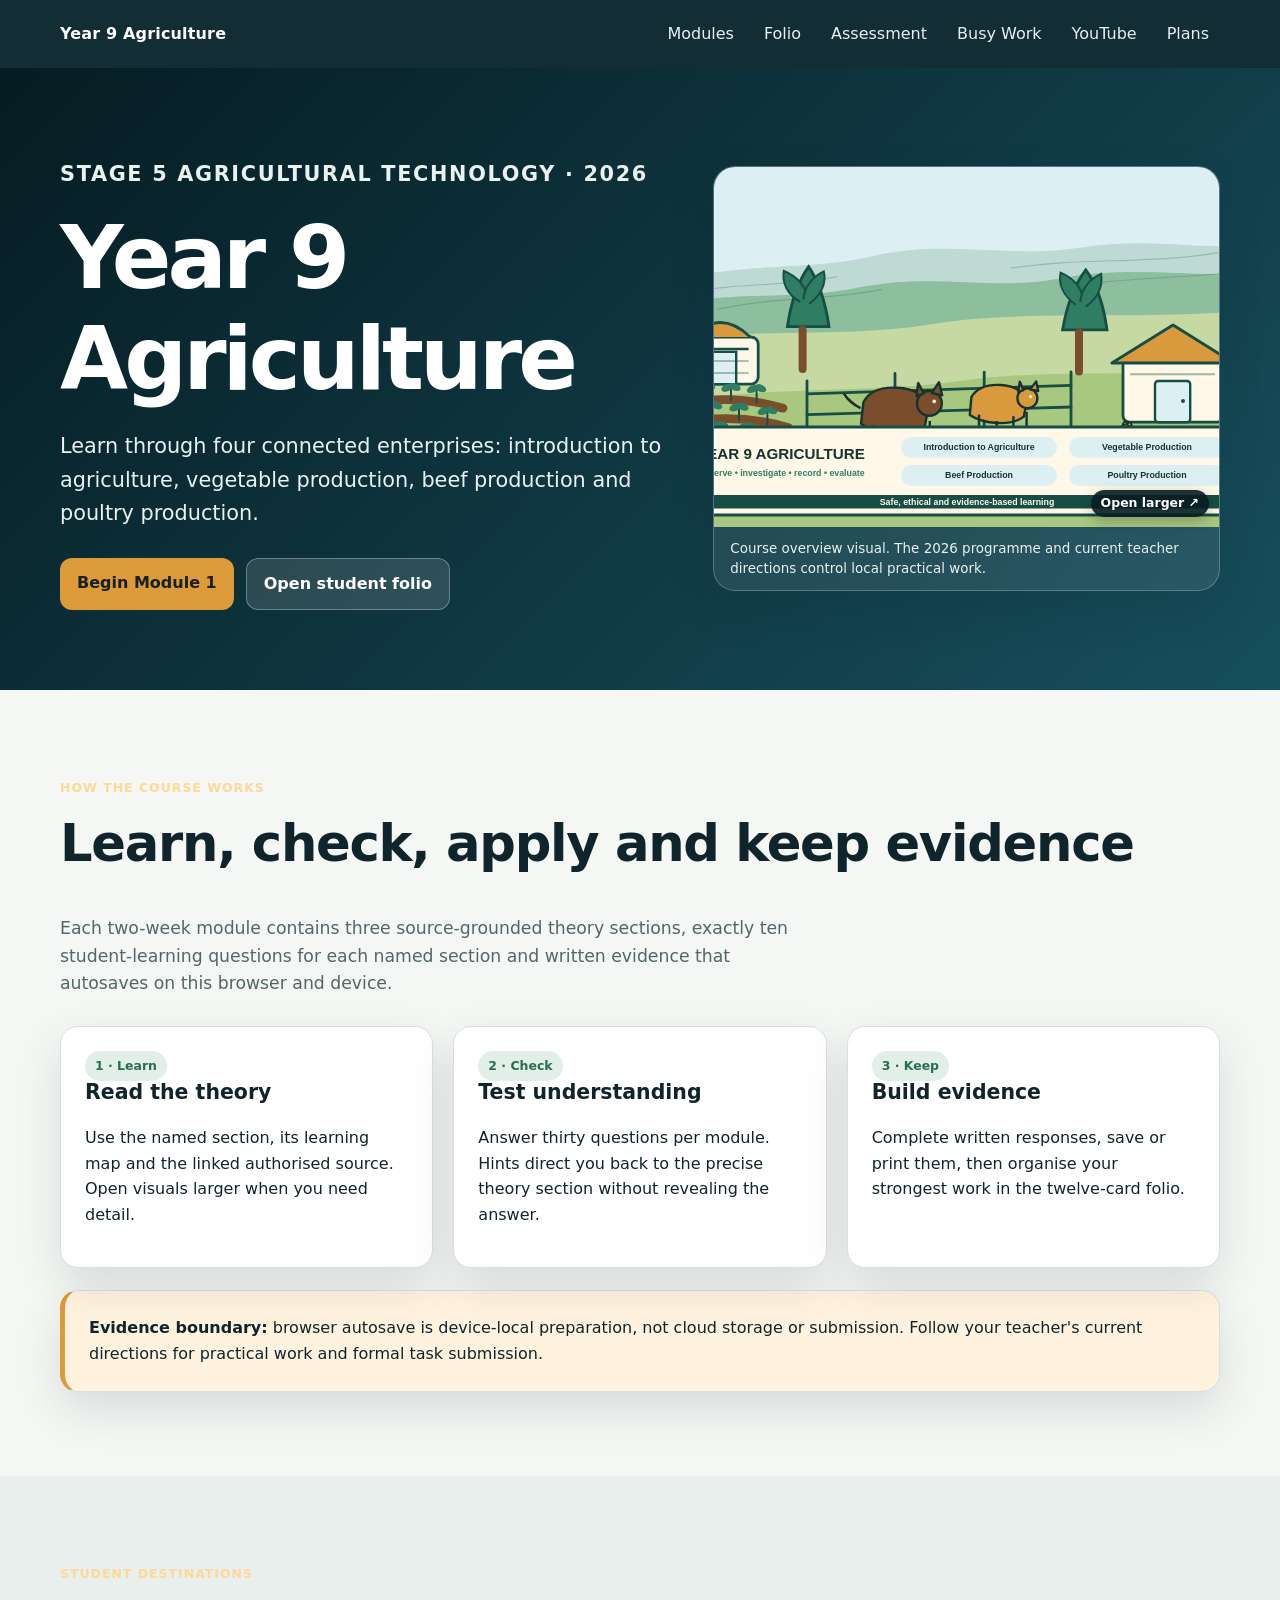
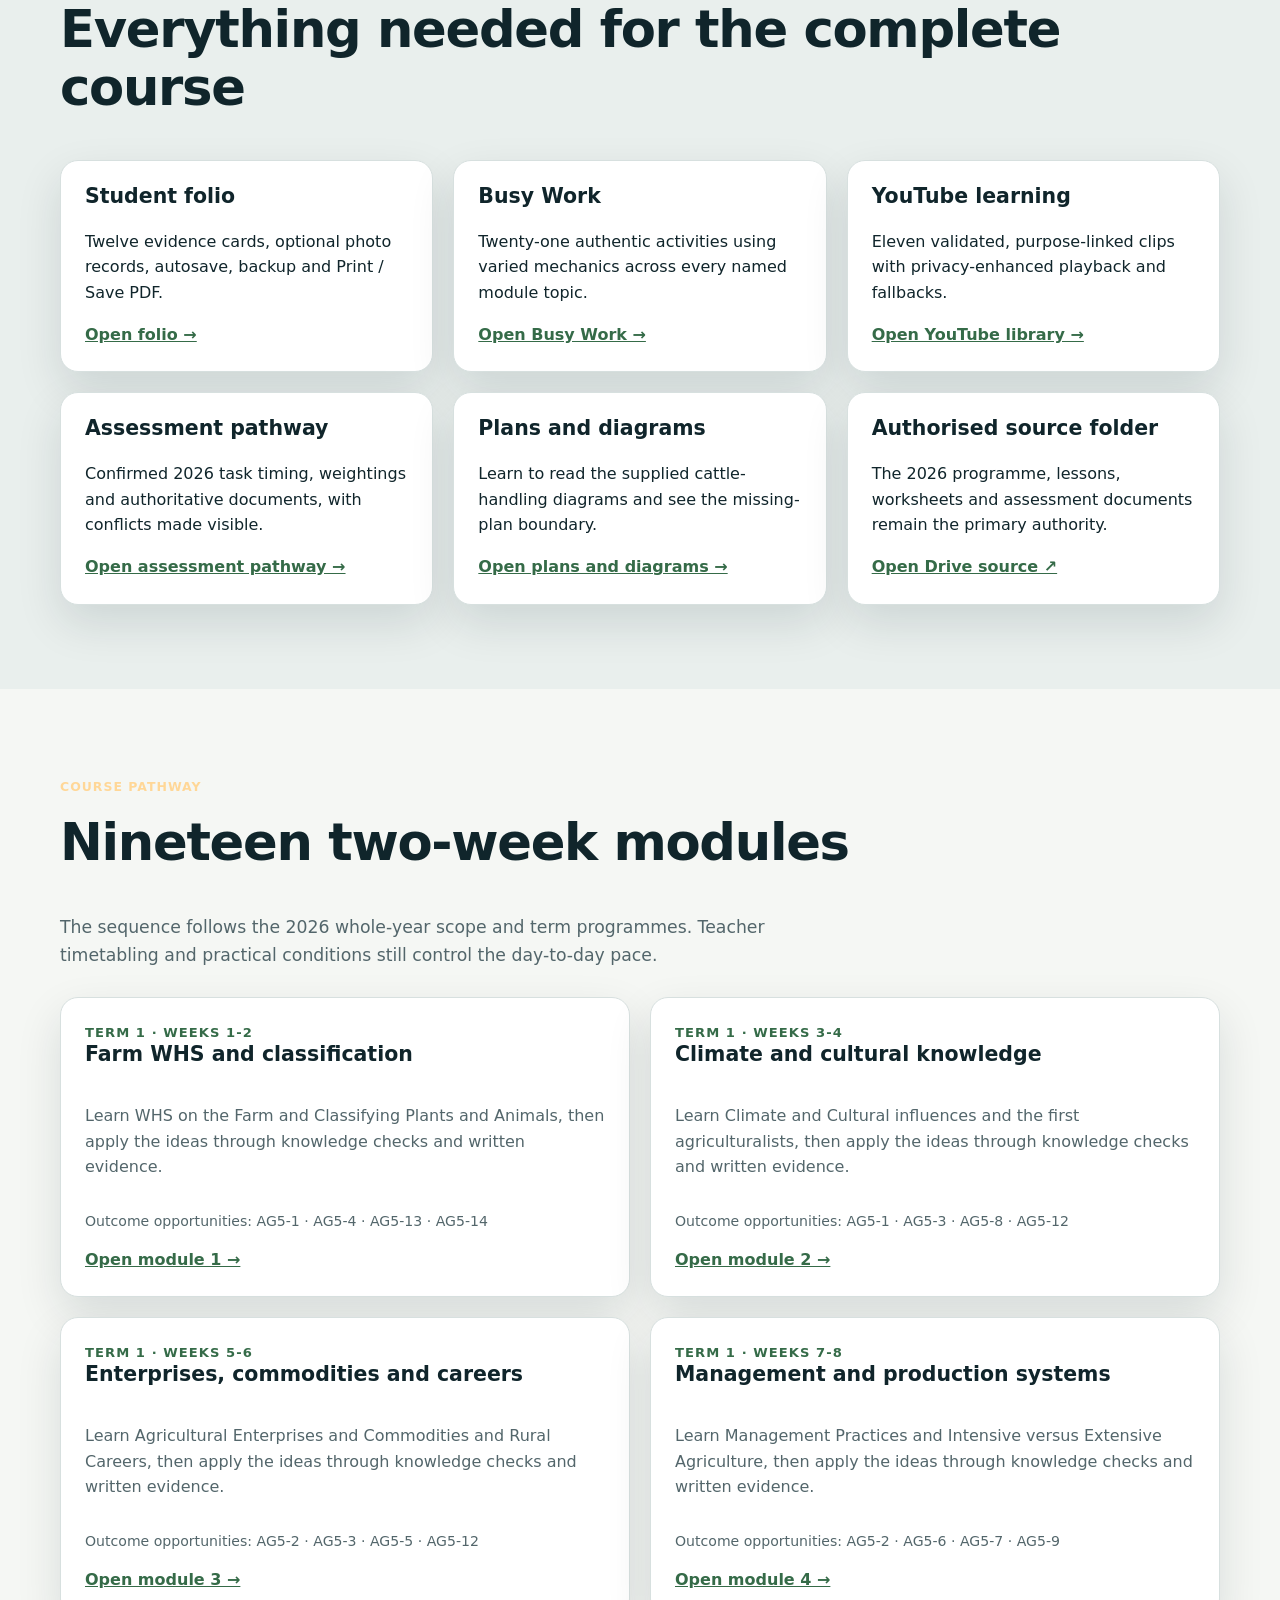
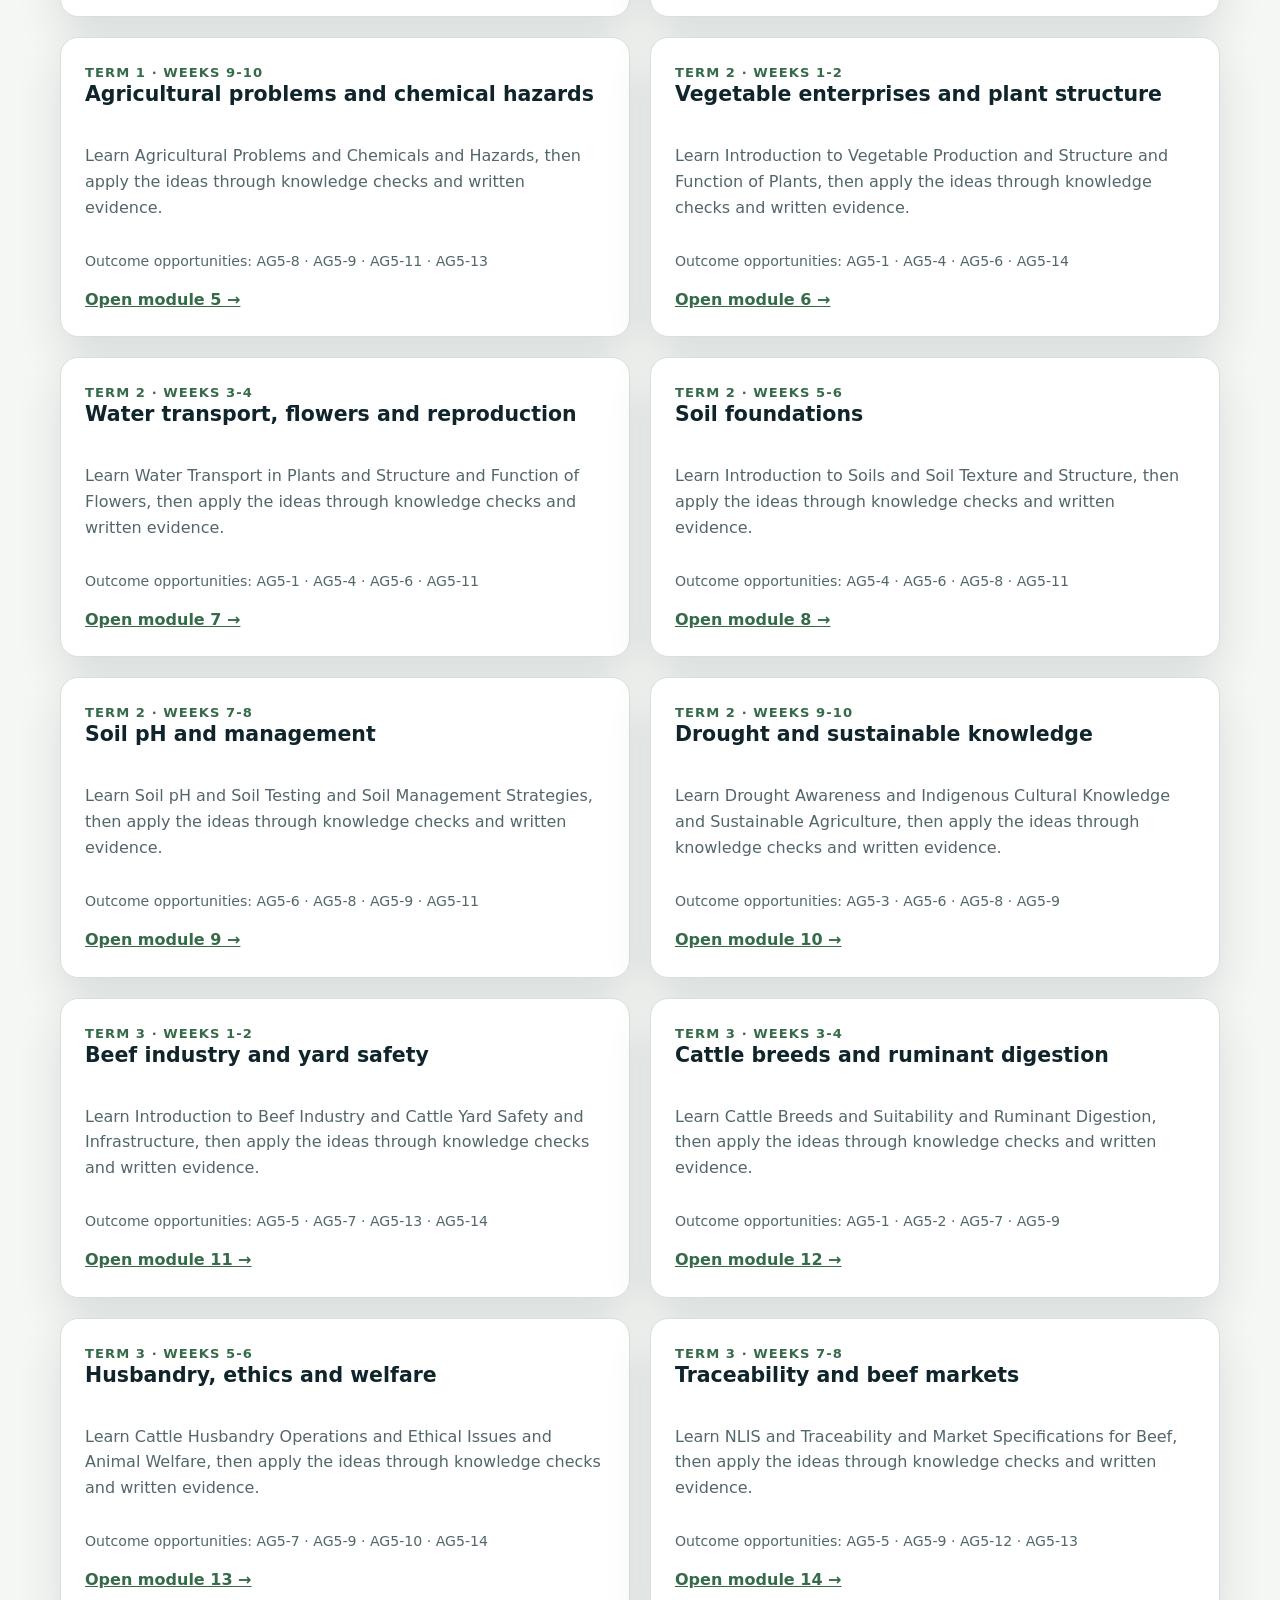
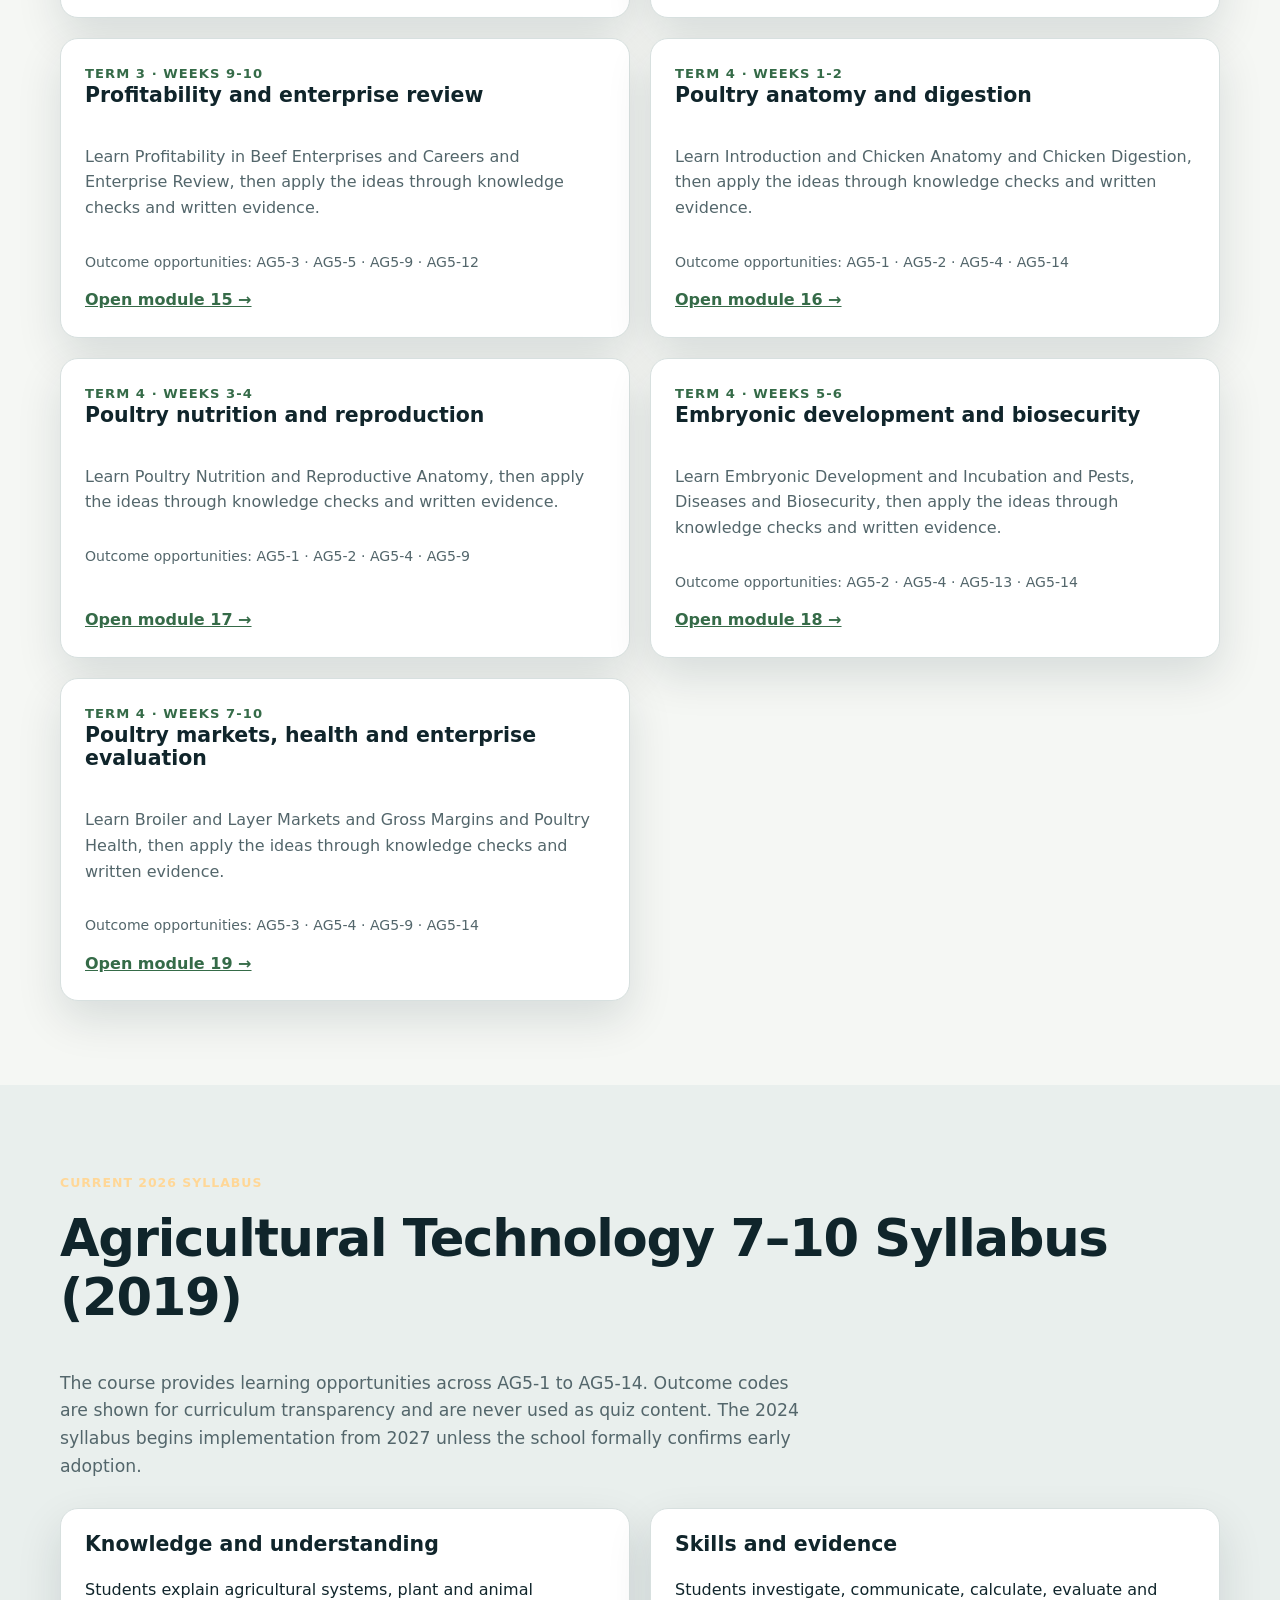
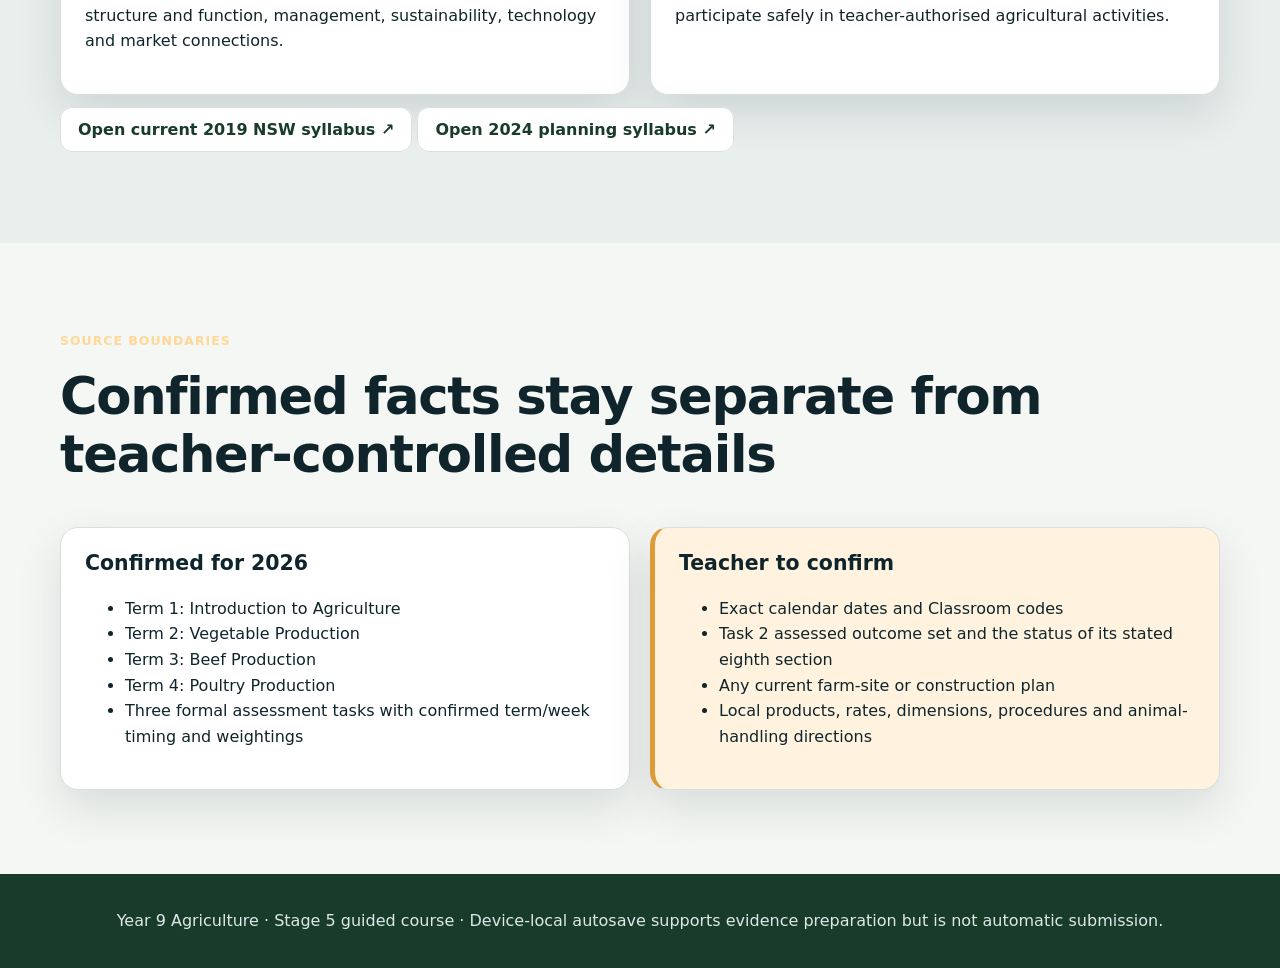
==== index.html @ 81a4d552 "Build Year 9 Agriculture guided course" ====
<!doctype html>
<html lang="en-AU">
<head>
  <meta charset="utf-8">
  <meta name="viewport" content="width=device-width, initial-scale=1">
  <meta name="description" content="Year 9 Agriculture guided course for Wagga Wagga High School, aligned to the current NSW Agricultural Technology 7–10 Syllabus (2019).">
  <title>Year 9 Agriculture | Guided course</title>
  <link rel="stylesheet" href="guided/course.css?v=20260805">
</head>
<body data-release="year9-agriculture-2026-v1">
  <a class="skip-link" href="#main-content">Skip to course content</a>
  <header class="site-header"><div class="nav-wrap"><a class="brand" href="index.html">Year 9 Agriculture</a><nav class="nav-links" aria-label="Course navigation"><a href="#pathway">Modules</a><a href="folio.html">Folio</a><a href="assessment.html">Assessment</a><a href="busy-work/">Busy Work</a><a href="youtube-library/">YouTube</a><a href="plans.html">Plans</a></nav></div></header>

  <section class="hero sister-hero"><div class="hero-inner"><div class="hero-copy"><p class="eyebrow">Stage 5 Agricultural Technology · 2026</p><h1>Year 9 Agriculture</h1><p>Learn through four connected enterprises: introduction to agriculture, vegetable production, beef production and poultry production.</p><div class="hero-actions"><a class="btn" href="module.html?module=1">Begin Module 1</a><a class="btn secondary" href="folio.html">Open student folio</a></div></div><figure class="hero-showcase"><a class="zoomable-infographic" href="assets/agriculture-hero.svg" target="_blank" rel="noopener" aria-label="Open the Year 9 Agriculture course illustration at full size"><img src="assets/agriculture-hero.svg" alt="Illustrated Australian agricultural landscape linking vegetables, cattle, poultry, soils and farm management"><span class="infographic-open-label">Open larger <span aria-hidden="true">↗</span></span></a><figcaption>Course overview visual. The 2026 programme and current teacher directions control local practical work.</figcaption></figure></div></section>

  <main id="main-content" class="landing-main">
    <section class="section"><p class="eyebrow">How the course works</p><h2>Learn, check, apply and keep evidence</h2><p class="section-intro">Each two-week module contains three source-grounded theory sections, exactly ten student-learning questions for each named section and written evidence that autosaves on this browser and device.</p><div class="grid three top-gap"><article class="card"><span class="status-pill">1 · Learn</span><h3>Read the theory</h3><p>Use the named section, its learning map and the linked authorised source. Open visuals larger when you need detail.</p></article><article class="card"><span class="status-pill">2 · Check</span><h3>Test understanding</h3><p>Answer thirty questions per module. Hints direct you back to the precise theory section without revealing the answer.</p></article><article class="card"><span class="status-pill">3 · Keep</span><h3>Build evidence</h3><p>Complete written responses, save or print them, then organise your strongest work in the twelve-card folio.</p></article></div><div class="card evidence-boundary"><strong>Evidence boundary:</strong> browser autosave is device-local preparation, not cloud storage or submission. Follow your teacher's current directions for practical work and formal task submission.</div></section>

    <section class="section tint"><div class="section-inner"><p class="eyebrow">Student destinations</p><h2>Everything needed for the complete course</h2><div class="grid three top-gap"><article class="card resource-card"><h3>Student folio</h3><p>Twelve evidence cards, optional photo records, autosave, backup and Print / Save PDF.</p><a href="folio.html">Open folio →</a></article><article class="card resource-card"><h3>Busy Work</h3><p>Twenty-one authentic activities using varied mechanics across every named module topic.</p><a href="busy-work/">Open Busy Work →</a></article><article class="card resource-card"><h3>YouTube learning</h3><p>Eleven validated, purpose-linked clips with privacy-enhanced playback and fallbacks.</p><a href="youtube-library/">Open YouTube library →</a></article><article class="card resource-card"><h3>Assessment pathway</h3><p>Confirmed 2026 task timing, weightings and authoritative documents, with conflicts made visible.</p><a href="assessment.html">Open assessment pathway →</a></article><article class="card resource-card"><h3>Plans and diagrams</h3><p>Learn to read the supplied cattle-handling diagrams and see the missing-plan boundary.</p><a href="plans.html">Open plans and diagrams →</a></article><article class="card resource-card"><h3>Authorised source folder</h3><p>The 2026 programme, lessons, worksheets and assessment documents remain the primary authority.</p><a href="https://drive.google.com/drive/folders/10mHDdI_CtR1BJ5OiUB0ZM4x-bK5646Wj" target="_blank" rel="noopener">Open Drive source ↗</a></article></div></div></section>

    <section class="section" id="pathway"><p class="eyebrow">Course pathway</p><h2>Nineteen two-week modules</h2><p class="section-intro">The sequence follows the 2026 whole-year scope and term programmes. Teacher timetabling and practical conditions still control the day-to-day pace.</p><div id="module-grid" class="grid two top-gap" aria-live="polite"></div></section>

    <section class="section tint" id="outcomes"><div class="section-inner"><p class="eyebrow">Current 2026 syllabus</p><h2>Agricultural Technology 7–10 Syllabus (2019)</h2><p class="section-intro">The course provides learning opportunities across AG5-1 to AG5-14. Outcome codes are shown for curriculum transparency and are never used as quiz content. The 2024 syllabus begins implementation from 2027 unless the school formally confirms early adoption.</p><div class="grid two top-gap"><article class="card"><h3>Knowledge and understanding</h3><p>Students explain agricultural systems, plant and animal structure and function, management, sustainability, technology and market connections.</p></article><article class="card"><h3>Skills and evidence</h3><p>Students investigate, communicate, calculate, evaluate and participate safely in teacher-authorised agricultural activities.</p></article></div><p class="top-gap-small"><a class="btn ghost" href="https://educationstandards.nsw.edu.au/wps/wcm/connect/80826e0c-05cc-4b83-958e-2dcd178eda3b/agricultural-technology-years-7-10-syllabus-2019.pdf?CVID=&amp;MOD=AJPERES" target="_blank" rel="noopener">Open current 2019 NSW syllabus ↗</a> <a class="btn ghost" href="https://curriculum.nsw.edu.au/learning-areas/tas/agriculture-technology-7-10-2024/overview" target="_blank" rel="noopener">Open 2024 planning syllabus ↗</a></p></div></section>

    <section class="section"><p class="eyebrow">Source boundaries</p><h2>Confirmed facts stay separate from teacher-controlled details</h2><div class="grid two top-gap"><article class="card"><h3>Confirmed for 2026</h3><ul><li>Term 1: Introduction to Agriculture</li><li>Term 2: Vegetable Production</li><li>Term 3: Beef Production</li><li>Term 4: Poultry Production</li><li>Three formal assessment tasks with confirmed term/week timing and weightings</li></ul></article><article class="card pending"><h3>Teacher to confirm</h3><ul><li>Exact calendar dates and Classroom codes</li><li>Task 2 assessed outcome set and the status of its stated eighth section</li><li>Any current farm-site or construction plan</li><li>Local products, rates, dimensions, procedures and animal-handling directions</li></ul></article></div></section>
  </main>

  <footer>Year 9 Agriculture · Stage 5 guided course · Device-local autosave supports evidence preparation but is not automatic submission.</footer>
  <script src="guided/data.js?v=20260805"></script>
  <script>
    (() => {
      const host = document.querySelector('#module-grid');
      const course = window.COURSE_DATA;
      if (!host || !course) return;
      host.innerHTML = course.modules.map((module, index) => `<article class="card module-card"><span class="stage">${module.cadence}</span><h3>${module.title}</h3><p>${module.summary}</p><p class="module-outcomes">Outcome opportunities: ${module.outcomes.join(' · ')}</p><a class="module-link" href="module.html?module=${index + 1}">Open module ${index + 1} →</a></article>`).join('');
    })();
  </script>
</body>
</html>
---- guided/course.css ----
:root {
  --ink: #10252b;
  --muted: #53666b;
  --paper: #f5f7f4;
  --card: #ffffff;
  --steel: #356b48;
  --steel-dark: #183c29;
  --amber: #dc9a38;
  --amber-pale: #fff3df;
  --line: #d7e0df;
  --success: #26704b;
  --danger: #a33a32;
  --shadow: 0 18px 45px rgba(12, 37, 43, 0.12);
  --radius: 18px;
}

* { box-sizing: border-box; }
html { scroll-behavior: smooth; }
body {
  margin: 0;
  overflow-x: hidden;
  color: var(--ink);
  background: var(--paper);
  font-family: Inter, ui-sans-serif, system-ui, -apple-system, BlinkMacSystemFont, "Segoe UI", sans-serif;
  line-height: 1.6;
}
.skip-link { position: fixed; top: 8px; left: 8px; z-index: 1000; transform: translateY(-180%); padding: 9px 13px; border-radius: 8px; background: white; color: var(--ink); font-weight: 750; }
.skip-link:focus { transform: translateY(0); }
a { color: inherit; }
img { max-width: 100%; display: block; }
button, input, textarea, select { font: inherit; }

.site-header {
  position: sticky;
  top: 0;
  z-index: 20;
  background: rgba(9, 37, 44, 0.96);
  color: white;
  backdrop-filter: blur(12px);
}
.nav-wrap {
  width: min(1160px, calc(100% - 32px));
  min-height: 68px;
  margin: 0 auto;
  display: flex;
  flex-wrap: wrap;
  align-items: center;
  justify-content: space-between;
  gap: 20px;
}
.brand { font-weight: 850; text-decoration: none; letter-spacing: .01em; }
.nav-links { display: flex; flex-wrap: wrap; max-width: 100%; gap: 8px; }
.nav-links a {
  padding: 8px 11px;
  border-radius: 999px;
  text-decoration: none;
  color: #e7f1f2;
}
.nav-links a:hover, .nav-links a:focus-visible { background: rgba(255,255,255,.12); }

.hero { min-height: 570px; color: white; display: grid; align-items: center; background: linear-gradient(135deg, #061c22, #174f5d); }
.sister-hero .hero-inner { display: grid; grid-template-columns: minmax(0, 1.1fr) minmax(300px, .9fr); gap: 34px; align-items: center; }
.hero-showcase { margin: 42px 0; overflow: hidden; border: 1px solid rgba(255,255,255,.24); border-radius: 22px; background: rgba(255,255,255,.08); box-shadow: var(--shadow); }
.hero-showcase img { width: 100%; min-height: 360px; object-fit: cover; }
.hero-showcase figcaption { padding: 12px 16px; color: #e9f1f1; font-size: .84rem; line-height: 1.45; }
.hero-inner, .section, .module-main, .folio-main {
  width: min(1160px, calc(100% - 32px));
  margin-inline: auto;
}
.hero-copy { width: min(630px, 100%); padding: 90px 0 80px; }
.hero-copy, .module-hero-inner, .module-main, .folio-main { max-width: calc(100vw - 32px); }
.eyebrow {
  display: inline-flex;
  align-items: center;
  gap: 8px;
  margin: 0 0 16px;
  color: #ffd797;
  font-weight: 850;
  letter-spacing: .08em;
  text-transform: uppercase;
  font-size: .78rem;
}
h1, h2, h3 { line-height: 1.15; margin-top: 0; }
h1 { font-size: clamp(2.7rem, 7vw, 5.5rem); letter-spacing: -.045em; margin-bottom: 18px; }
h2 { font-size: clamp(2rem, 4vw, 3.2rem); letter-spacing: -.025em; }
h3 { font-size: 1.28rem; }
.hero p { font-size: clamp(1.05rem, 2vw, 1.3rem); color: #e9f1f1; }
.hero-actions, .button-row { display: flex; flex-wrap: wrap; gap: 12px; margin-top: 28px; }
.btn {
  border: 0;
  border-radius: 12px;
  padding: 12px 17px;
  background: var(--amber);
  color: #172022;
  font-weight: 850;
  text-decoration: none;
  cursor: pointer;
}
.btn:hover, .btn:focus-visible { filter: brightness(1.05); transform: translateY(-1px); }
.btn.secondary { color: white; background: rgba(255,255,255,.13); border: 1px solid rgba(255,255,255,.3); }
.btn.ghost { background: white; border: 1px solid var(--line); color: var(--steel-dark); }

.section { padding: 84px 0; }
.section.tint { width: 100%; max-width: none; background: #e9efed; }
.section.tint > .section-inner { width: min(1160px, calc(100% - 32px)); margin: auto; }
.section-intro { max-width: 760px; color: var(--muted); font-size: 1.08rem; }
.grid { display: grid; gap: 20px; }
.grid.three { grid-template-columns: repeat(3, minmax(0, 1fr)); }
.grid.two { grid-template-columns: repeat(2, minmax(0, 1fr)); }
.card {
  background: var(--card);
  border: 1px solid var(--line);
  border-radius: var(--radius);
  padding: 24px;
  box-shadow: var(--shadow);
}
.module-card { position: relative; display: flex; flex-direction: column; min-height: 295px; }
.module-card .stage { color: var(--steel); font-size: .82rem; font-weight: 900; text-transform: uppercase; letter-spacing: .08em; }
.module-card p { color: var(--muted); }
.module-card .module-link { margin-top: auto; font-weight: 850; color: var(--steel); }
.status-pill {
  display: inline-flex;
  width: fit-content;
  padding: 5px 10px;
  border-radius: 999px;
  background: #e2eee8;
  color: var(--success);
  font-size: .78rem;
  font-weight: 850;
}
.outcome-list { list-style: none; padding: 0; display: grid; gap: 10px; }
.outcome-list li { border-left: 4px solid var(--amber); padding: 8px 0 8px 14px; }
.resource-card a { color: var(--steel); font-weight: 800; }
.pending { border-left: 5px solid var(--amber); background: var(--amber-pale); }
.evidence-boundary { margin-top: 22px; border-left: 5px solid var(--amber); background: var(--amber-pale); }
.top-gap { margin-top: 28px; }
.top-gap-small { margin-top: 22px; }
.module-outcomes, .module-outcome-line { color: var(--muted); font-size: .88rem; }
.module-outcome-line { color: #e1efe5; }
.assessment-table-wrap { overflow-x: auto; }
table { width: 100%; border-collapse: collapse; }
th, td { padding: 12px; border: 1px solid var(--line); text-align: left; vertical-align: top; }
th { background: #e6efe8; color: var(--steel-dark); }
.source-document-preview { position: relative; display: grid; place-items: center; min-height: 280px; background: linear-gradient(145deg, #eef5ee, #d6e5d9); text-decoration: none; }
.document-icon { color: var(--steel); font-size: 5rem; font-weight: 900; }

.module-hero {
  color: white;
  padding: 70px 0 54px;
  background: linear-gradient(135deg, var(--steel-dark), var(--steel));
}
.module-hero-inner { width: min(960px, calc(100% - 32px)); margin: auto; }
.module-hero h1 { font-size: clamp(2.3rem, 6vw, 4.4rem); }
.module-main, .folio-main { width: min(960px, calc(100% - 32px)); padding: 48px 0 90px; }
.progress-panel { margin: -28px auto 28px; position: relative; }
.progress-track { height: 10px; background: #dae3e1; border-radius: 999px; overflow: hidden; }
.progress-fill { height: 100%; width: 0; background: linear-gradient(90deg, var(--amber), #efbb62); transition: width .2s ease; }
.student-grid { display: grid; grid-template-columns: 1fr 1fr; gap: 16px; }
.module-support { display: flex; flex-wrap: wrap; gap: 8px 16px; margin-top: 14px; padding-top: 12px; border-top: 1px solid var(--line); }
.module-support a { color: var(--steel); font-weight: 850; }
label { font-weight: 750; }
input[type="text"], input[type="password"], select, textarea {
  width: 100%;
  margin-top: 6px;
  border: 1px solid #b8c7c5;
  border-radius: 11px;
  padding: 11px 12px;
  background: #fff;
  color: var(--ink);
}
textarea { min-height: 135px; resize: vertical; }
.theory-section { margin-top: 24px; display: flow-root; }
.theory-section p { max-width: 78ch; color: #31484e; text-wrap: pretty; }
.theory-chunk-heading {
  margin: 22px 0 8px;
  padding-left: 11px;
  border-left: 4px solid var(--steel);
  color: var(--steel-dark);
  font-size: 1rem;
  line-height: 1.35;
}
.theory-section li + li { margin-top: 6px; }
.written-evidence { width: 100%; min-width: 0; }
.observation-prompt { margin: 14px 0; padding: 14px 16px; border-left: 4px solid var(--steel); border-radius: 0 10px 10px 0; background: #edf4ef; color: #31484e; }
.clarification-button { min-height: 44px; margin: 2px 0 10px; padding: 8px 12px; border: 1px solid #8aa9a0; border-radius: 9px; background: #f7fbf9; color: var(--ink); font: inherit; font-weight: 750; cursor: pointer; }
.clarification-button:hover { background: #edf4f1; }
.clarification-button:focus-visible { outline: 3px solid #236e5b; outline-offset: 3px; }
.clarification-panel { max-width: 68ch; margin: 0 0 12px; padding: 11px 13px; border-left: 4px solid #3c806e; border-radius: 0 9px 9px 0; background: #edf4f1; overflow-wrap: anywhere; }
.written-evidence textarea {
  display: block;
  width: 100%;
  max-width: none;
  min-width: 0;
  min-height: 175px;
  line-height: 1.55;
  overflow-wrap: break-word;
}
.theory-visual {
  float: right;
  width: min(38%, 360px);
  margin: .25rem 0 1rem 1.35rem;
  padding: .65rem;
  border: 1px solid var(--line);
  border-radius: 14px;
  background: #f5f8f7;
  box-shadow: 0 10px 24px rgba(17, 46, 52, .1);
}
.theory-visual--left { float: left; margin: .25rem 1.35rem 1rem 0; }
.zoomable-infographic { position: relative; display: block; color: white; text-decoration: none; cursor: zoom-in; }
.zoomable-infographic:focus-visible { outline: 4px solid var(--amber); outline-offset: 4px; }
.zoomable-infographic:hover .infographic-open-label,
.zoomable-infographic:focus-visible .infographic-open-label { background: var(--amber); color: #172022; }
.infographic-open-label {
  position: absolute;
  right: 10px;
  bottom: 10px;
  z-index: 2;
  padding: 6px 10px;
  border-radius: 999px;
  background: rgba(6, 28, 34, .9);
  color: white;
  font-size: .78rem;
  font-weight: 850;
  line-height: 1.2;
  box-shadow: 0 4px 14px rgba(0, 0, 0, .24);
}
.theory-visual__image {
  width: 100%;
  aspect-ratio: 16 / 9;
  border-radius: 9px;
  background-repeat: no-repeat;
  background-size: cover;
  background-position: center;
  background-color: var(--ink);
}
.theory-visual figcaption { margin-top: .6rem; color: var(--muted); font-size: .82rem; line-height: 1.4; }
.tool-photo-gallery { clear: both; display: grid; grid-template-columns: repeat(auto-fit, minmax(180px, 1fr)); gap: 14px; margin: 24px 0; }
.tool-photo-card { min-width: 0; margin: 0; padding: 10px; border: 1px solid var(--line); border-radius: 13px; background: #f5f8f7; }
.tool-photo-link { border-radius: 9px; overflow: hidden; background: #e7eceb; }
.tool-photo-link img { width: 100%; aspect-ratio: 4 / 3; object-fit: contain; background: #f3f5f4; }
.tool-photo-card figcaption { margin-top: 9px; color: var(--muted); font-size: .82rem; line-height: 1.45; }
.tool-photo-credit { display: block; margin-top: 5px; font-size: .76rem; }
.tool-photo-credit a { color: var(--steel-dark); font-weight: 750; }
.plan-guidance { clear: both; margin: 30px 0 8px; padding-top: 26px; border-top: 2px solid var(--line); }
.plan-guidance > h3 { font-size: clamp(1.45rem, 3vw, 2rem); }
.plan-guidance > h4 { margin: 20px 0 8px; color: var(--steel-dark); }
.plan-sheet-gallery { display: grid; grid-template-columns: repeat(2, minmax(0, 1fr)); gap: 16px; margin-top: 24px; }
.plan-sheet-card { min-width: 0; margin: 0; padding: 11px; border: 1px solid var(--line); border-radius: 14px; background: #f5f8f7; }
.plan-preview-link { overflow: hidden; border: 1px solid #c7d1d0; border-radius: 10px; background: white; }
.plan-preview-link img { width: 100%; aspect-ratio: 1.45 / 1; object-fit: contain; background: white; }
.plan-document-placeholder { display: grid; place-items: center; width: 100%; aspect-ratio: 1.45 / 1; padding: 24px; background: linear-gradient(145deg, #eef5ee, #d6e5d9); color: var(--steel-dark); font-size: 1.2rem; font-weight: 900; text-align: center; }
.plan-sheet-card figcaption { margin-top: 10px; color: var(--muted); font-size: .84rem; line-height: 1.45; }
.plan-sheet-card figcaption > strong, .plan-sheet-card figcaption > span { display: block; }
.plan-sheet-card figcaption > strong { margin-bottom: 4px; color: var(--ink); }
.plan-actions { display: flex !important; flex-wrap: wrap; gap: 8px 12px; margin-top: 10px; }
.plan-open-link, .plan-download-link { color: var(--steel-dark); font-weight: 850; text-underline-offset: 3px; }
.plan-open-link:focus-visible, .plan-download-link:focus-visible { outline: 3px solid var(--amber); outline-offset: 3px; }
.video-learning { clear: both; margin: 30px 0 8px; padding: 22px; border: 1px solid var(--line); border-radius: 16px; background: #f7fbf9; }
.video-learning > h3 { margin: 3px 0 2px; color: var(--ink); font-size: clamp(1.35rem, 3vw, 1.8rem); }
.video-learning__channel { margin: 0 0 16px; color: var(--muted) !important; font-size: .9rem; font-weight: 750; }
.video-learning__grid { display: grid; grid-template-columns: minmax(0, 1.35fr) minmax(240px, .85fr); gap: 18px; align-items: start; }
.video-learning__player { min-width: 0; aspect-ratio: 16 / 9; overflow: hidden; border-radius: 12px; background: #0b1d22; box-shadow: 0 10px 24px rgba(17, 46, 52, .14); }
.video-learning__player iframe { display: block; width: 100%; height: 100%; border: 0; }
.video-learning__notes { min-width: 0; }
.video-learning__notes h4 { margin: 0 0 5px; color: var(--steel-dark); font-size: 1rem; }
.video-learning__notes h4:not(:first-child) { margin-top: 17px; }
.video-learning__notes p { margin: 0; }
.video-learning__fallback { margin: 18px 0 0; padding: 13px 15px; border-left: 4px solid var(--amber); border-radius: 0 10px 10px 0; background: var(--amber-pale); }
.video-learning__actions { display: flex; flex-wrap: wrap; align-items: center; gap: 10px 16px; margin-top: 16px; }
.video-learning__actions > a:not(.btn) { color: var(--steel-dark); font-weight: 850; text-underline-offset: 3px; }
.video-learning__actions > a:focus-visible { outline: 3px solid var(--amber); outline-offset: 3px; }
.video-learning__disclaimer { margin-top: 17px; font-weight: 650; }
.video-learning__source-check { margin: 13px 0 0; color: var(--muted) !important; font-size: .84rem; line-height: 1.45; }
.callout { margin: 20px 0 0; padding: 16px 18px; border-radius: 12px; background: #e6f1f3; border-left: 5px solid var(--steel); font-weight: 750; }
.theory-sources { margin-top: 16px; padding-top: 14px; border-top: 1px solid var(--line); font-size: 0.94rem; }
.theory-sources ul { margin: 7px 0; }
.theory-sources p { margin-bottom: 0; color: var(--muted); }
.check-group { margin-top: 26px; padding: 20px; border: 1px solid var(--line); border-radius: 14px; background: #f8fbfb; }
.check-group[id], #knowledge-checks { scroll-margin-top: 92px; }
.check-group > h3 { margin-top: 4px; color: var(--ink); }
.check-group .check:first-of-type { margin-top: 12px; }
.check h4 { margin-bottom: 12px; color: var(--ink); font-size: 1rem; line-height: 1.45; }
.check { margin-top: 18px; padding-top: 18px; border-top: 1px solid var(--line); }
.option { display: block; margin: 9px 0; font-weight: 500; }
.question-help { margin: 14px 0; }
.hint-toggle, .secondary-hint-toggle {
  border: 0;
  padding: 0;
  background: transparent;
  color: var(--steel);
  font: inherit;
  font-weight: 850;
  text-decoration: underline;
  text-underline-offset: 3px;
  cursor: pointer;
}
.theory-direction {
  margin-top: 10px;
  padding: 13px 15px;
  border-left: 4px solid var(--amber);
  border-radius: 0 10px 10px 0;
  background: var(--amber-pale);
}
.theory-direction > a { display: block; width: fit-content; color: var(--steel-dark); font-weight: 850; }
.secondary-hint-toggle { display: block; margin-top: 10px; font-size: .92rem; }
.theory-reminder { margin-top: 9px; color: #31484e; }
.theory-section:focus-visible { outline: 4px solid var(--amber); outline-offset: 4px; }
.theory-section[id] { scroll-margin-top: 92px; }
.feedback { margin-top: 10px; min-height: 26px; font-weight: 750; }
.feedback.good { color: var(--success); }
.feedback.bad { color: var(--danger); }
.model-feedback { display: none; margin-top: 12px; padding: 14px; background: #edf4f1; border-radius: 10px; }
.model-feedback.open { display: block; }
.completion-box { background: #ecf5f0; border-color: #bad8c8; }
.module-nav { display: flex; justify-content: space-between; gap: 16px; margin-top: 26px; }

.folio-grid { display: grid; grid-template-columns: repeat(2, minmax(0,1fr)); gap: 18px; }
.folio-card { counter-increment: folio; }
.folio-card h2 { font-size: 1.35rem; }
.folio-card h2::before { content: counter(folio, decimal-leading-zero) " "; color: var(--amber); }
.folio-visual {
  display: block;
  aspect-ratio: 16 / 9;
  margin: -4px -4px 18px;
  border: 1px solid var(--line);
  border-radius: 14px;
  background-repeat: no-repeat;
  background-size: cover;
  background-position: center;
  background-color: var(--ink);
}
.folio-main { counter-reset: folio; }
.print-identity { display: none; }
.folio-meta { display: grid; gap: 4px; padding-top: 10px; border-top: 1px solid var(--line); color: var(--muted); font-size: .86rem; }
.folio-meta a { font-weight: 750; }
.folio-visual-caption { margin-top: -10px; color: var(--muted); font-size: .82rem; }
.save-state { color: var(--muted); font-size: .9rem; }
.photo-preview { margin-top: 12px; padding: 12px; border: 1px solid var(--line); border-radius: 12px; background: #f4f7f6; }
.photo-preview img { max-height: 320px; margin: 0 auto; object-fit: contain; }
.import-label { display: inline-flex; align-items: center; }
.import-label input { position: absolute; width: 1px; height: 1px; overflow: hidden; clip: rect(0,0,0,0); }
.evidence-note { color: var(--muted); }
.pathway-break { margin-top: 64px; }

footer { background: var(--steel-dark); color: #dce8e9; padding: 34px 16px; text-align: center; }

@media (max-width: 820px) {
  .sister-hero .hero-inner { grid-template-columns: 1fr; }
  .hero-showcase { margin-top: -30px; }
  .theory-visual, .theory-visual--left { float: none; width: 100%; margin: 1.1rem 0; }
  .video-learning__grid { grid-template-columns: 1fr; }
  .grid.three, .grid.two, .folio-grid { grid-template-columns: 1fr; }
  .nav-wrap { display: grid; grid-template-columns: minmax(0, 1fr); align-items: start; justify-content: stretch; padding: 14px 0; }
  .brand { display: block; width: 100%; }
  .nav-links { display: flex; flex-wrap: nowrap; width: 100%; overflow-x: auto; padding-bottom: 7px; }
  .nav-links a { text-align: center; }
  .hero { min-height: 630px; background-position: 62% center; }
  .hero-copy { padding: 70px 0; }
  .student-grid { grid-template-columns: 1fr; }
}

@media (max-width: 520px) {
  .site-header { position: static; }
  .section { padding: 62px 0; }
  .hero-inner, .section, .module-main, .folio-main { width: calc(100% - 22px); }
  .module-hero-inner { width: calc(100% - 22px); max-width: calc(100vw - 22px); }
  .card { padding: 19px; border-radius: 15px; }
  .module-nav { flex-direction: column; }
  .module-nav .btn { text-align: center; }
  .written-evidence textarea { min-height: 210px; }
  .tool-photo-gallery { grid-template-columns: 1fr; }
  .plan-sheet-gallery { grid-template-columns: 1fr; }
  .video-learning { padding: 16px; }
  .video-learning__actions { align-items: stretch; }
  .video-learning__actions .btn { width: 100%; text-align: center; }
  .nav-links { gap: 5px; }
  .nav-links a { flex: 0 0 auto; padding: 7px 9px; font-size: .9rem; }
}

@media print {
  .site-header, .skip-link, .hero-actions, .button-row, .clarification-button, .question-help, .module-nav, .infographic-open-label, .video-learning__player, footer { display: none !important; }
  body { background: white; font-size: 11pt; }
  .module-hero { color: black; background: white; padding: 20px 0; }
  .module-main, .folio-main { width: 100%; padding: 0; }
  .card { box-shadow: none; break-inside: avoid; border-color: #aaa; }
  #knowledge-checks, .check-group { break-inside: auto; }
  .check { break-inside: avoid; }
  .plan-guidance { break-inside: auto; }
  .plan-sheet-card { break-inside: avoid; box-shadow: none; }
  .plan-preview-link img { max-height: 105mm; }
  .plan-open-link::after { content: " (" attr(href) ")"; font-weight: 400; overflow-wrap: anywhere; }
  .video-learning__actions .btn::after { content: " (" attr(href) ")"; font-weight: 400; overflow-wrap: anywhere; }
  textarea { border: 1px solid #777; min-height: 90px; }
  .model-feedback.open { display: block; }
  .folio-grid { display: block; }
  .folio-page .module-hero, .folio-page .progress-panel { display: none !important; }
  .folio-card { break-before: page; break-inside: avoid; page-break-before: always; font-size: 9pt; }
  .folio-card:first-child { break-before: auto; page-break-before: auto; }
  .folio-card h2 { margin-top: 4px; font-size: 15pt; }
  .folio-card p, .folio-card ul { margin-top: 5px; margin-bottom: 7px; }
  .folio-card details { display: none; }
  .folio-card textarea { min-height: 52px; }
  .folio-visual { max-height: 42mm; margin-bottom: 8px; }
  .print-identity { display: block; margin: 0 0 5px; color: #344; font-size: 8pt; }
  .photo-preview { break-inside: avoid; }
}
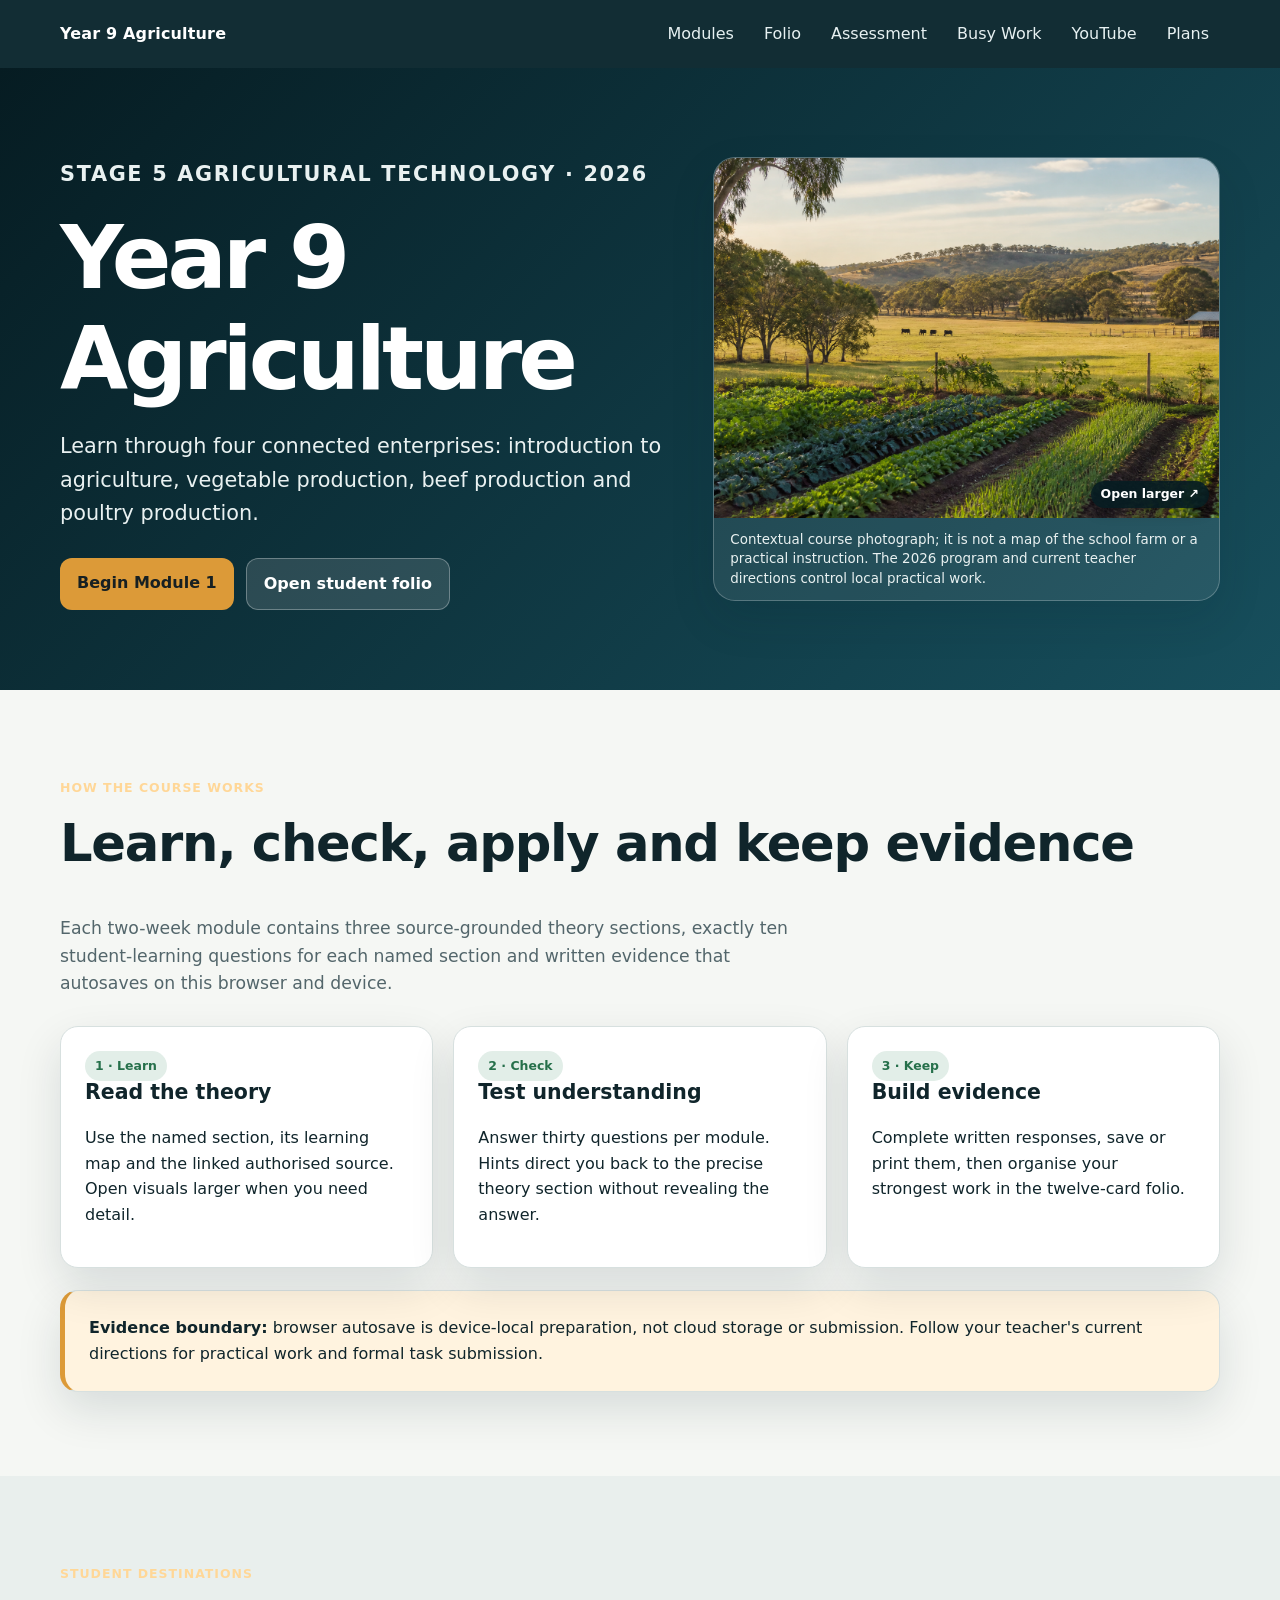
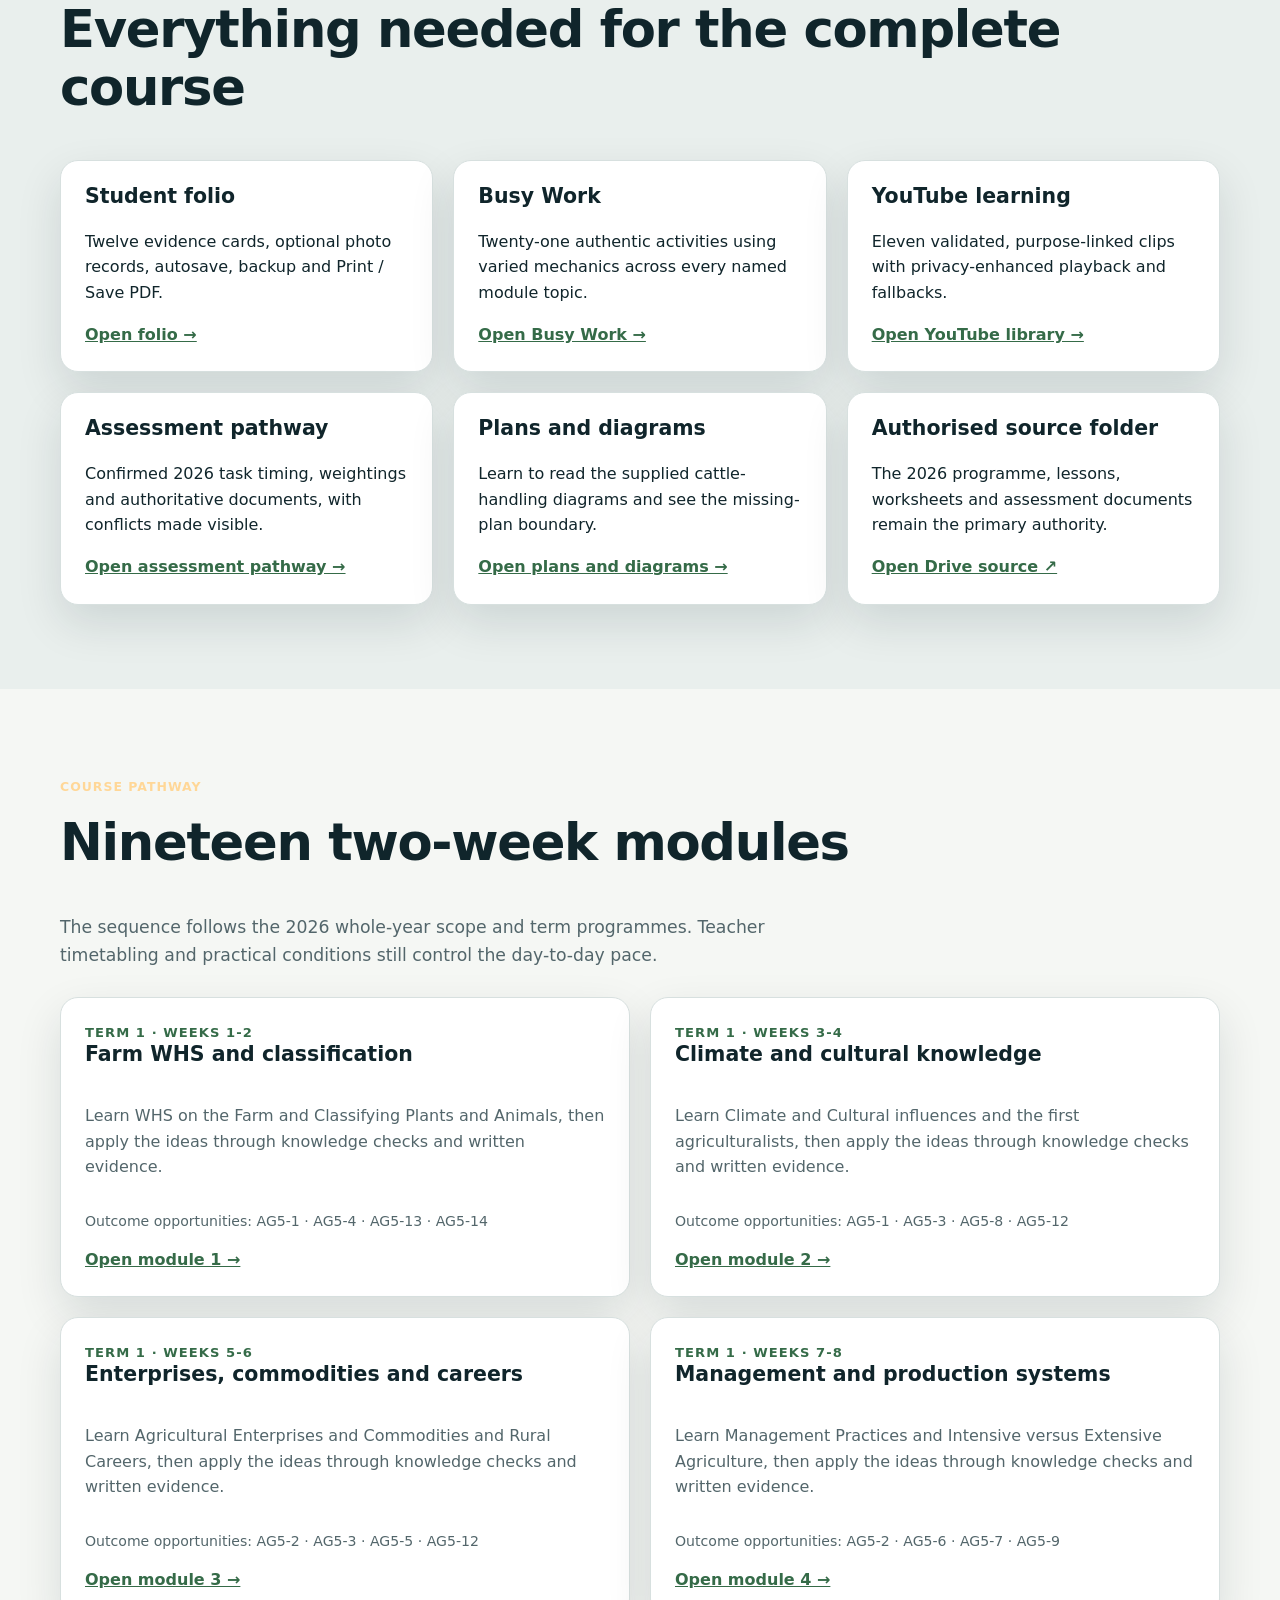
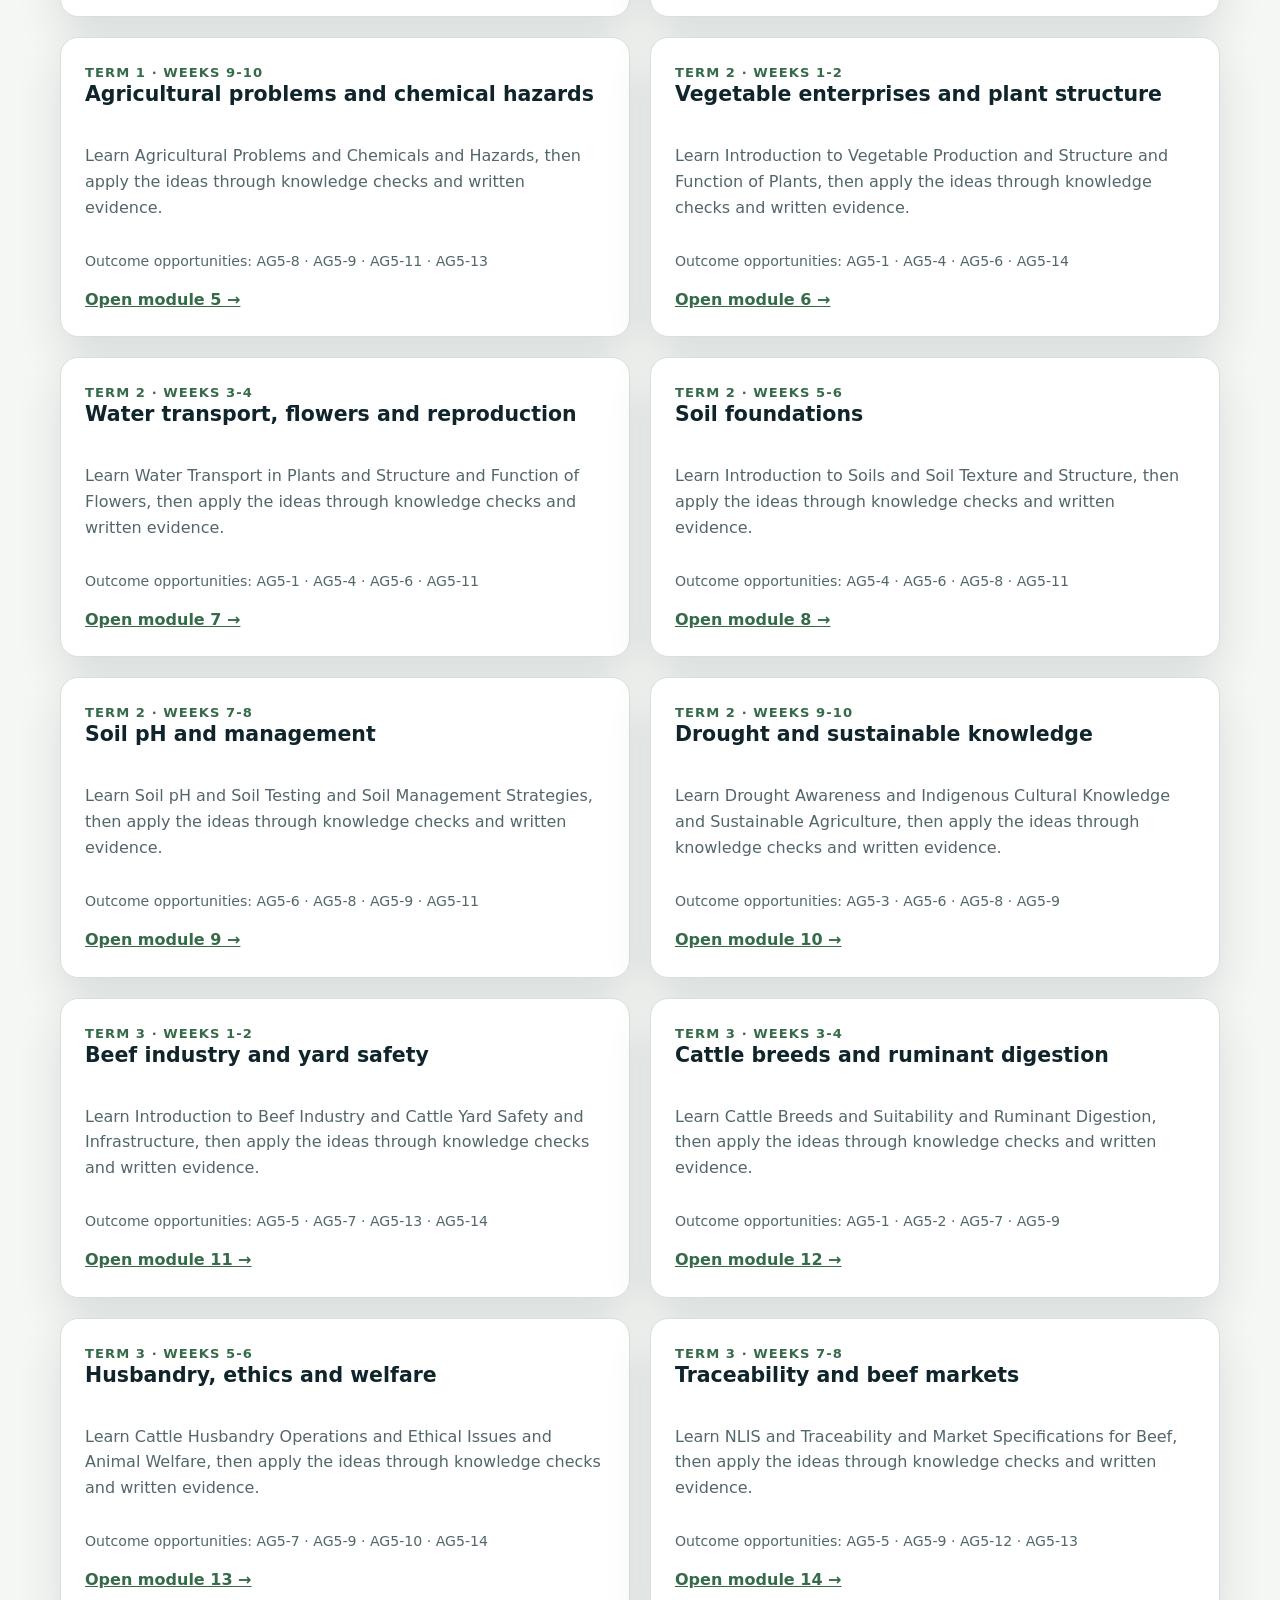
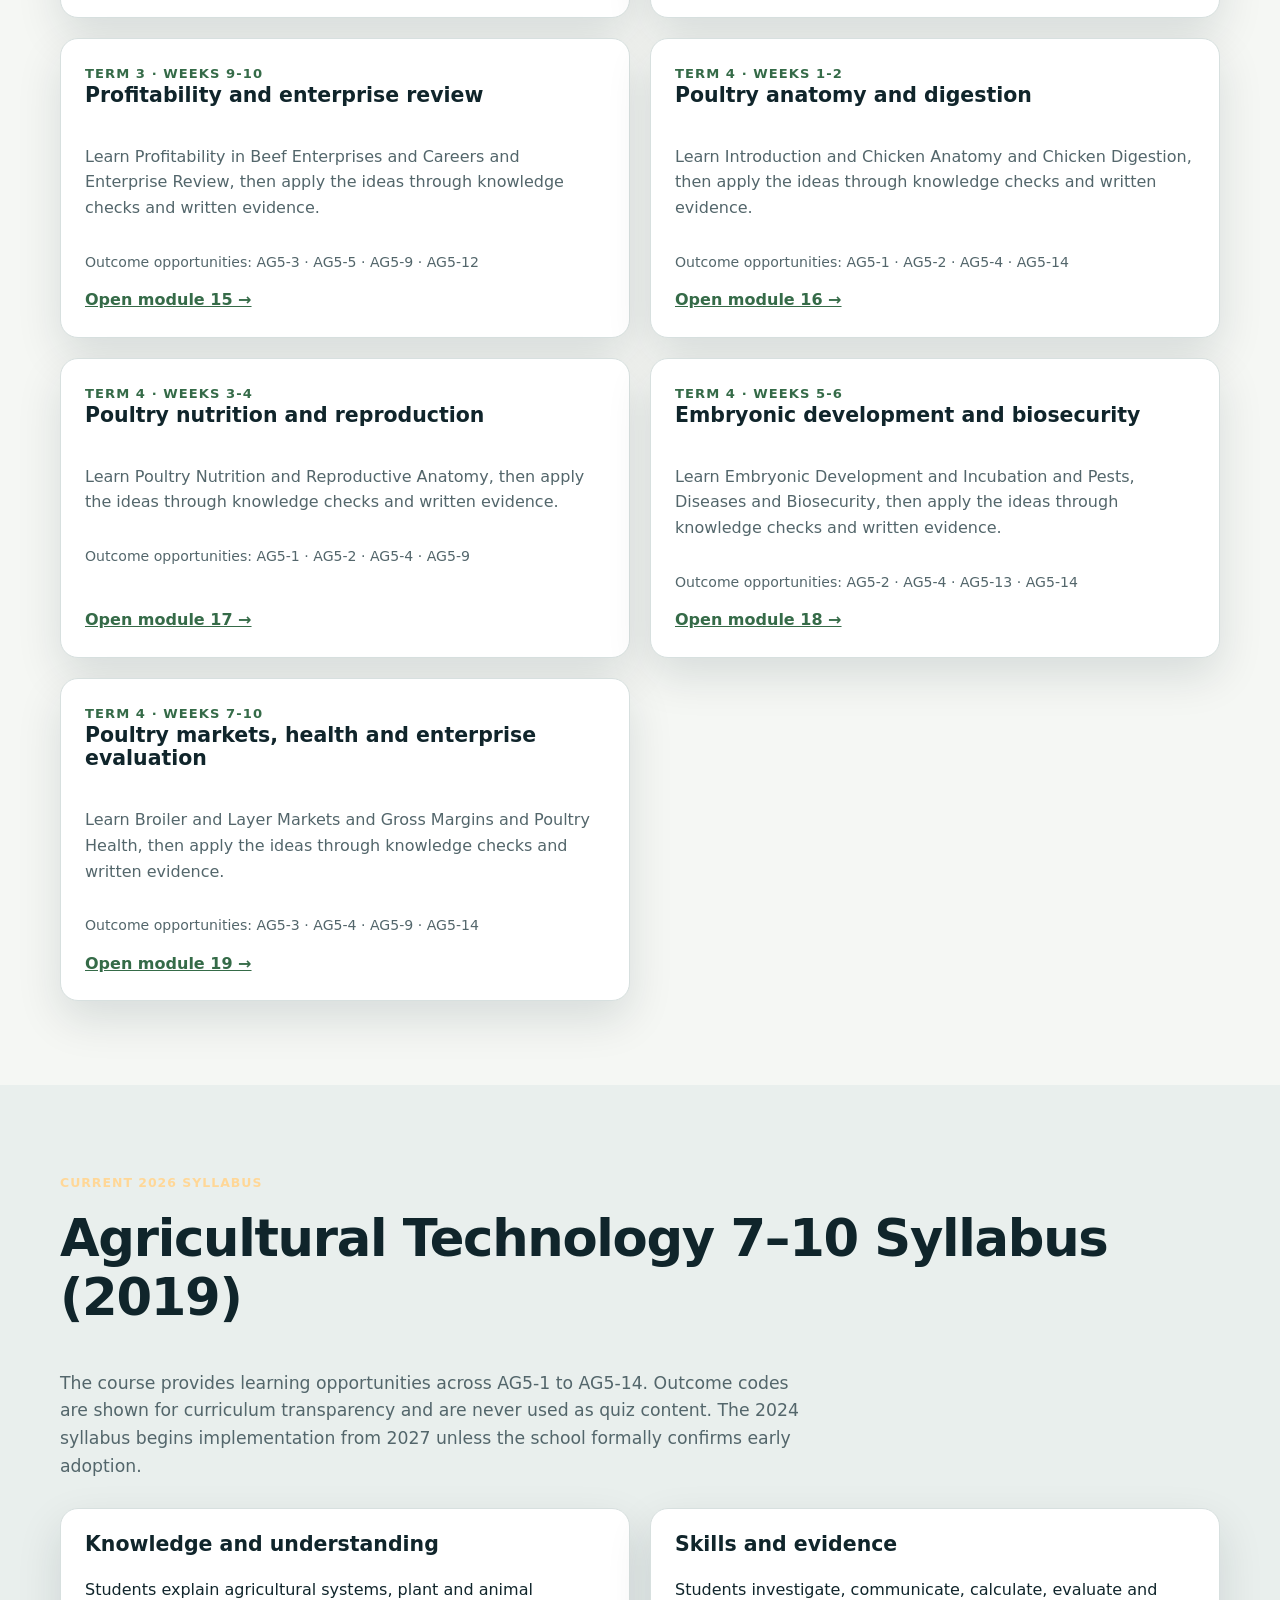
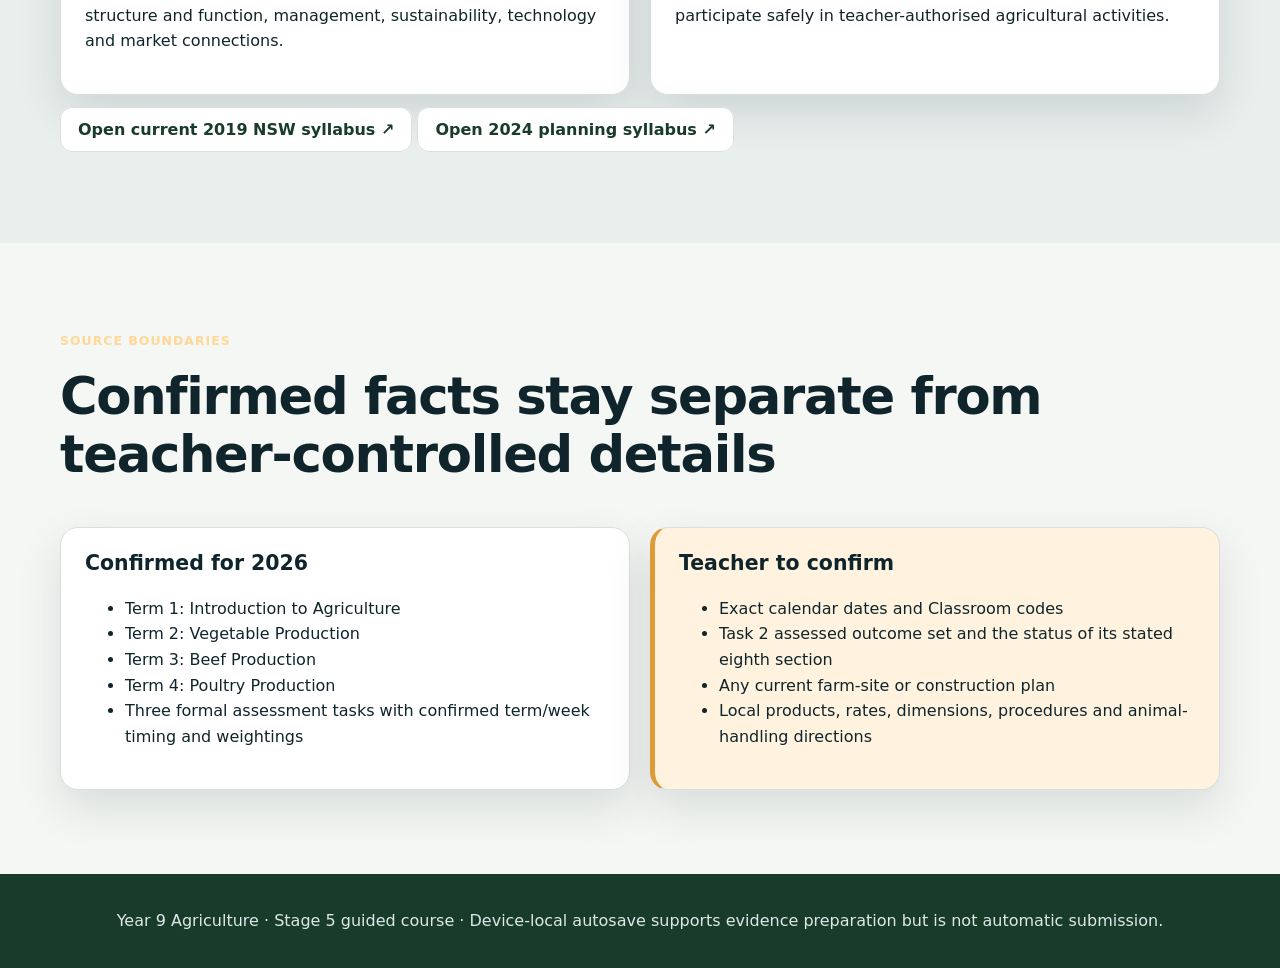
==== commit 01c12d14: "Raise Year 9 Agriculture visual standard" ====
--- a/index.html
+++ b/index.html
@@ -11,7 +11,7 @@
   <a class="skip-link" href="#main-content">Skip to course content</a>
   <header class="site-header"><div class="nav-wrap"><a class="brand" href="index.html">Year 9 Agriculture</a><nav class="nav-links" aria-label="Course navigation"><a href="#pathway">Modules</a><a href="folio.html">Folio</a><a href="assessment.html">Assessment</a><a href="busy-work/">Busy Work</a><a href="youtube-library/">YouTube</a><a href="plans.html">Plans</a></nav></div></header>
 
-  <section class="hero sister-hero"><div class="hero-inner"><div class="hero-copy"><p class="eyebrow">Stage 5 Agricultural Technology · 2026</p><h1>Year 9 Agriculture</h1><p>Learn through four connected enterprises: introduction to agriculture, vegetable production, beef production and poultry production.</p><div class="hero-actions"><a class="btn" href="module.html?module=1">Begin Module 1</a><a class="btn secondary" href="folio.html">Open student folio</a></div></div><figure class="hero-showcase"><a class="zoomable-infographic" href="assets/agriculture-hero.svg" target="_blank" rel="noopener" aria-label="Open the Year 9 Agriculture course illustration at full size"><img src="assets/agriculture-hero.svg" alt="Illustrated Australian agricultural landscape linking vegetables, cattle, poultry, soils and farm management"><span class="infographic-open-label">Open larger <span aria-hidden="true">↗</span></span></a><figcaption>Course overview visual. The 2026 programme and current teacher directions control local practical work.</figcaption></figure></div></section>
+  <section class="hero sister-hero"><div class="hero-inner"><div class="hero-copy"><p class="eyebrow">Stage 5 Agricultural Technology · 2026</p><h1>Year 9 Agriculture</h1><p>Learn through four connected enterprises: introduction to agriculture, vegetable production, beef production and poultry production.</p><div class="hero-actions"><a class="btn" href="module.html?module=1">Begin Module 1</a><a class="btn secondary" href="folio.html">Open student folio</a></div></div><figure class="hero-showcase"><a class="zoomable-infographic" href="assets/photography/year9-agriculture-hero-v2.png" target="_blank" rel="noopener" aria-label="Open the Year 9 Agriculture contextual course photograph at full size"><img src="assets/photography/year9-agriculture-hero-v2.png" alt="Contextual Australian agricultural landscape with vegetable beds, grazing cattle and a poultry shelter"><span class="infographic-open-label">Open larger <span aria-hidden="true">↗</span></span></a><figcaption>Contextual course photograph; it is not a map of the school farm or a practical instruction. The 2026 program and current teacher directions control local practical work.</figcaption></figure></div></section>
 
   <main id="main-content" class="landing-main">
     <section class="section"><p class="eyebrow">How the course works</p><h2>Learn, check, apply and keep evidence</h2><p class="section-intro">Each two-week module contains three source-grounded theory sections, exactly ten student-learning questions for each named section and written evidence that autosaves on this browser and device.</p><div class="grid three top-gap"><article class="card"><span class="status-pill">1 · Learn</span><h3>Read the theory</h3><p>Use the named section, its learning map and the linked authorised source. Open visuals larger when you need detail.</p></article><article class="card"><span class="status-pill">2 · Check</span><h3>Test understanding</h3><p>Answer thirty questions per module. Hints direct you back to the precise theory section without revealing the answer.</p></article><article class="card"><span class="status-pill">3 · Keep</span><h3>Build evidence</h3><p>Complete written responses, save or print them, then organise your strongest work in the twelve-card folio.</p></article></div><div class="card evidence-boundary"><strong>Evidence boundary:</strong> browser autosave is device-local preparation, not cloud storage or submission. Follow your teacher's current directions for practical work and formal task submission.</div></section>
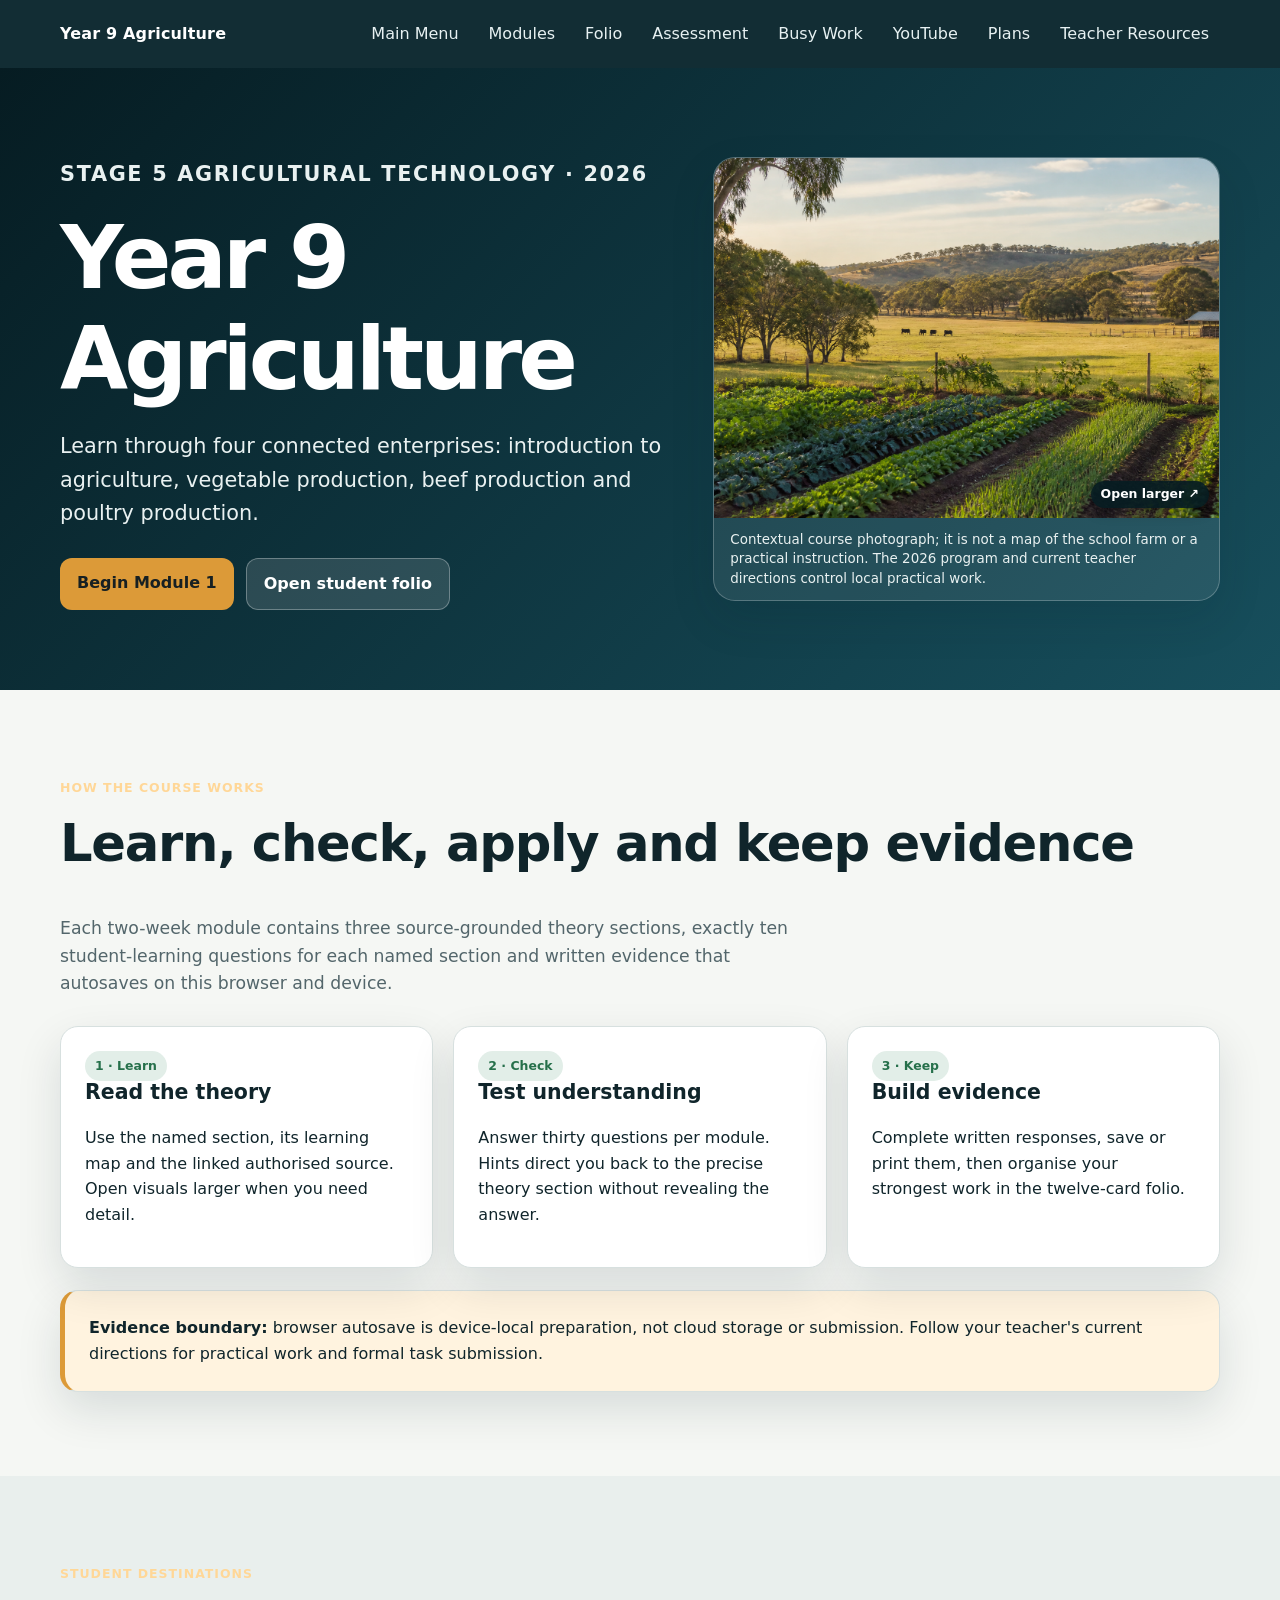
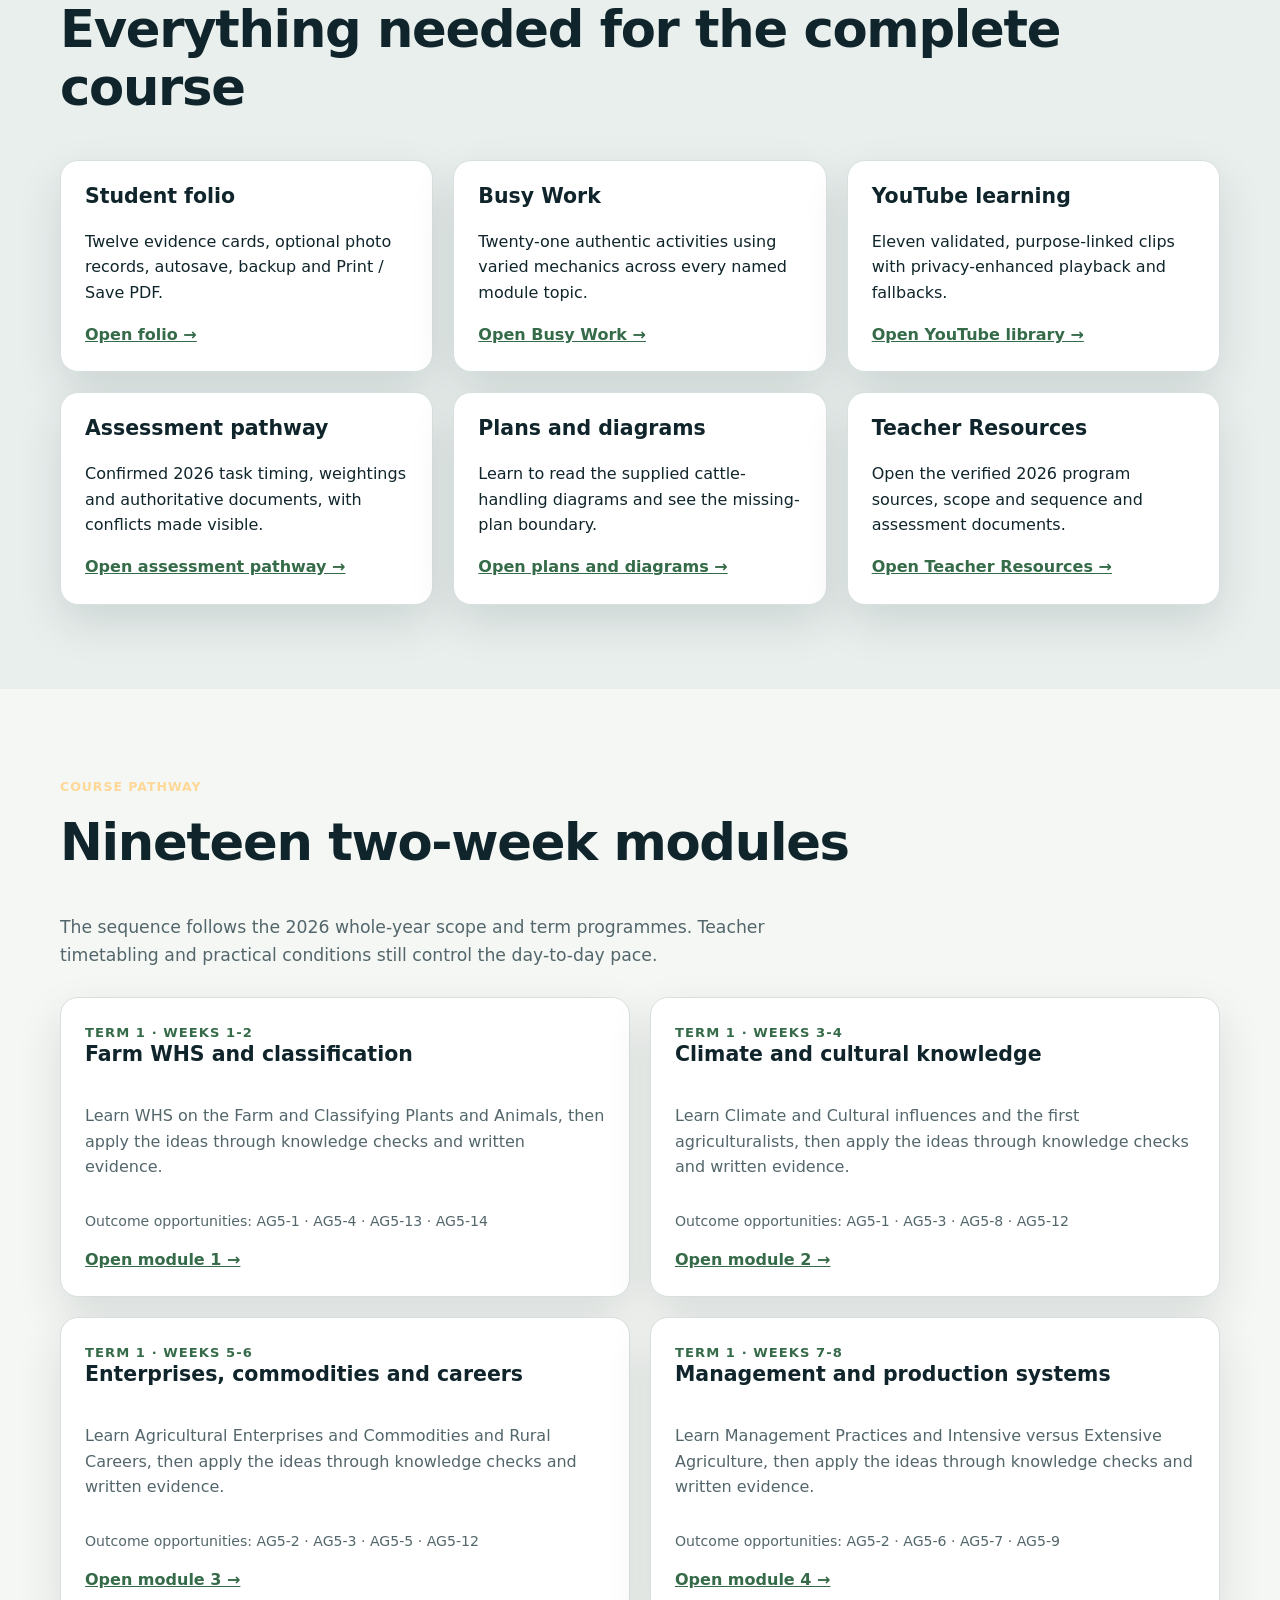
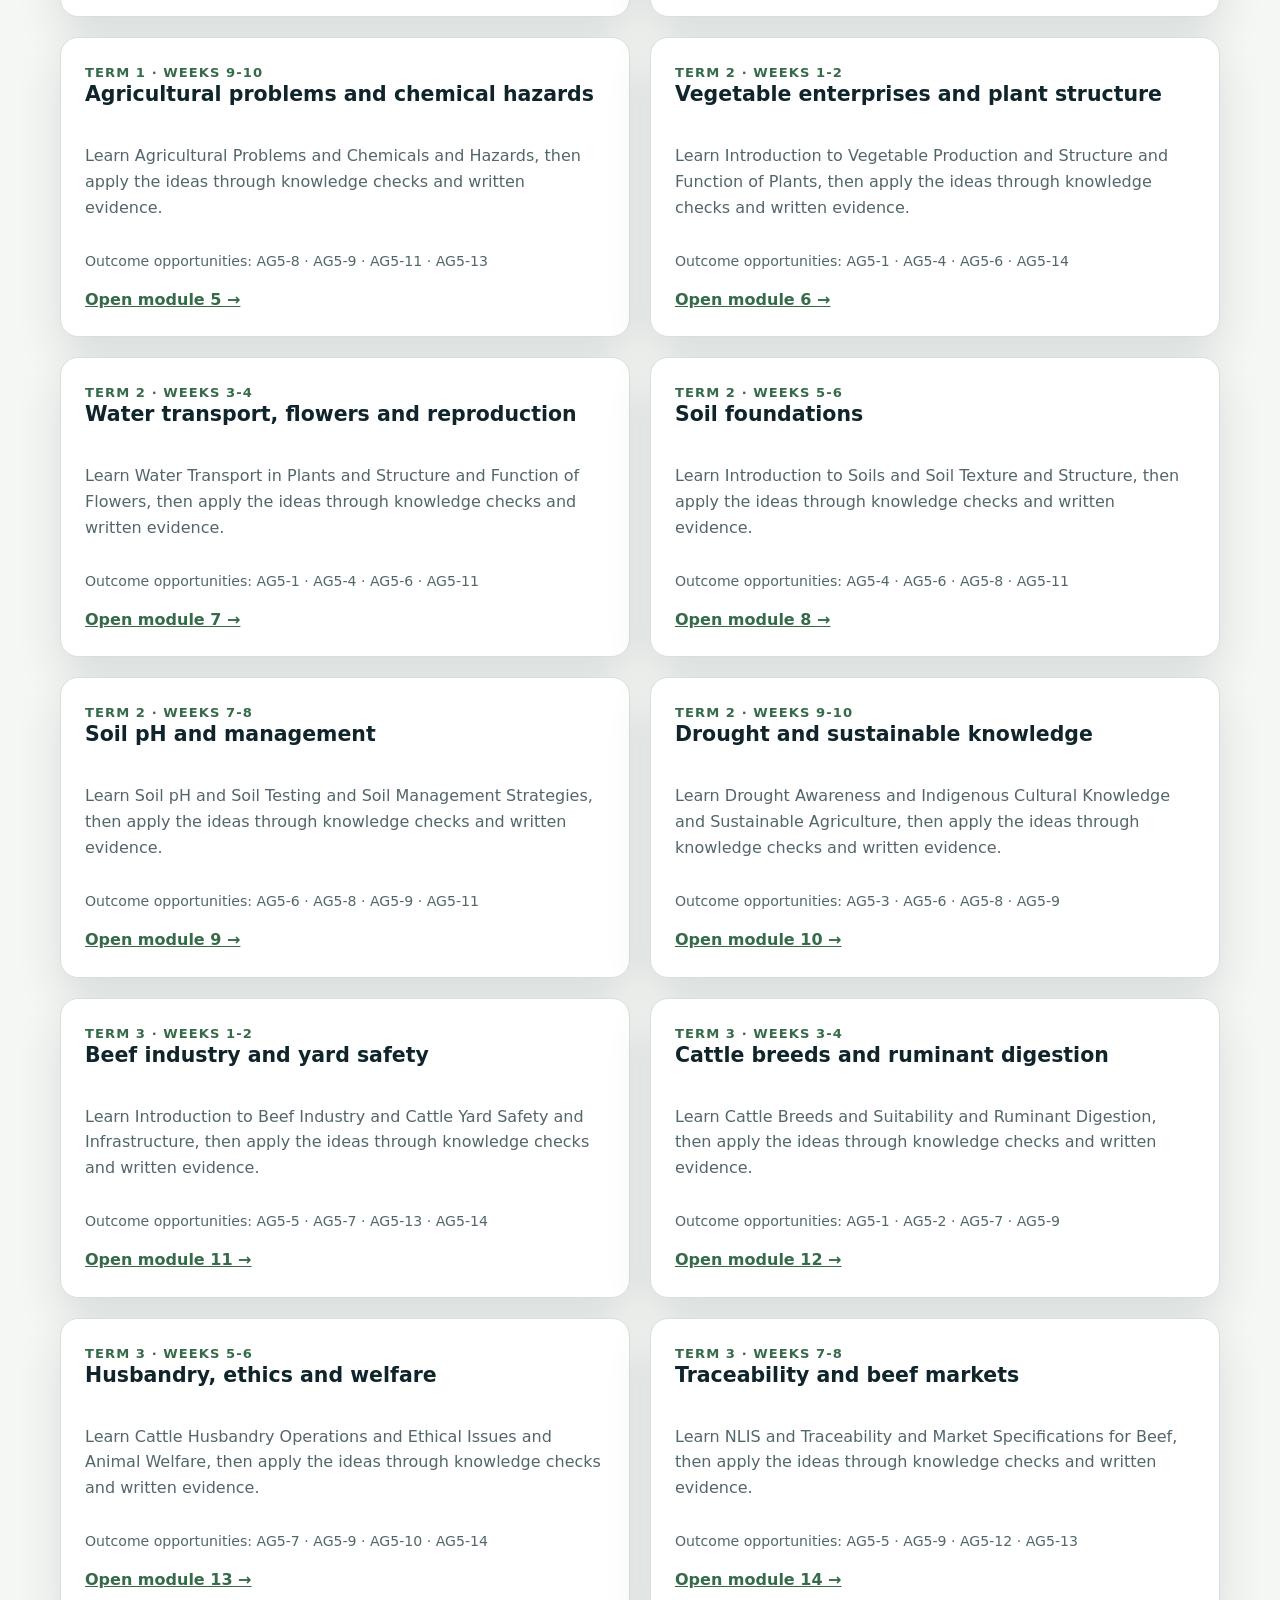
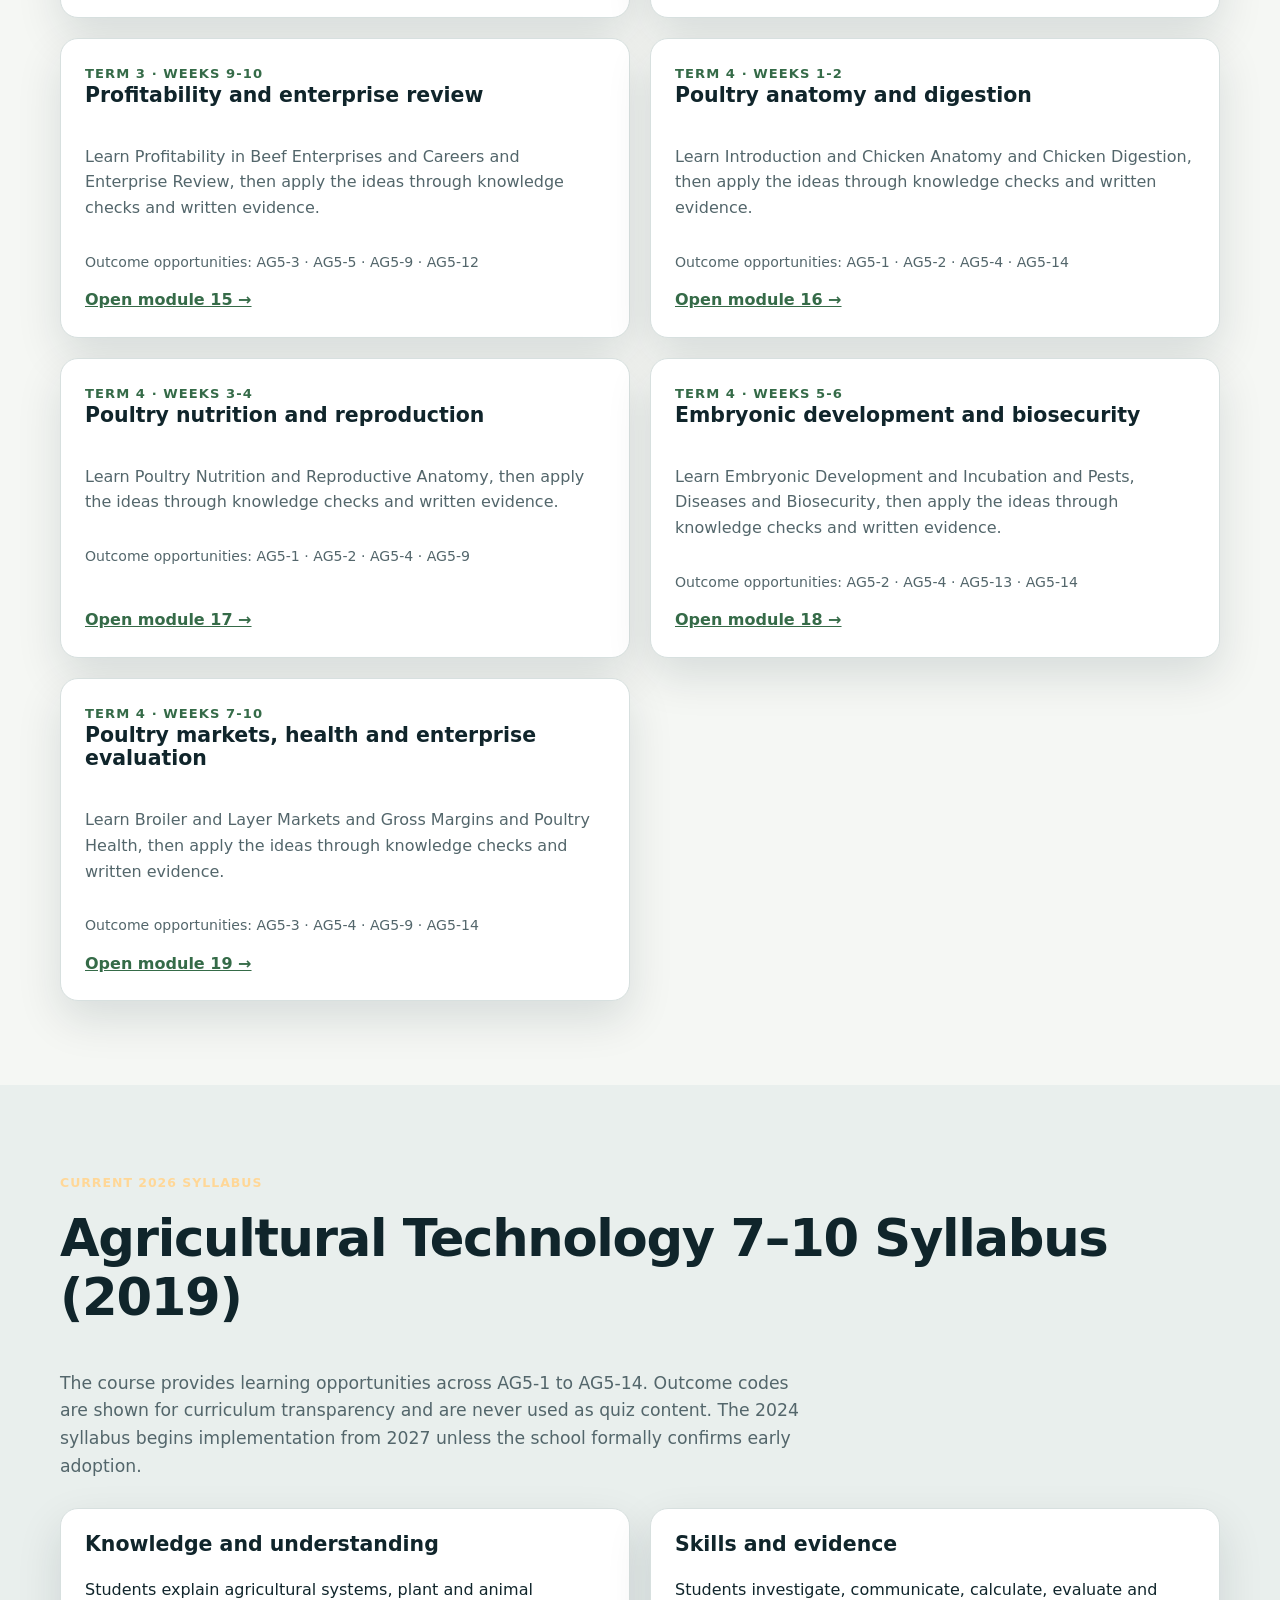
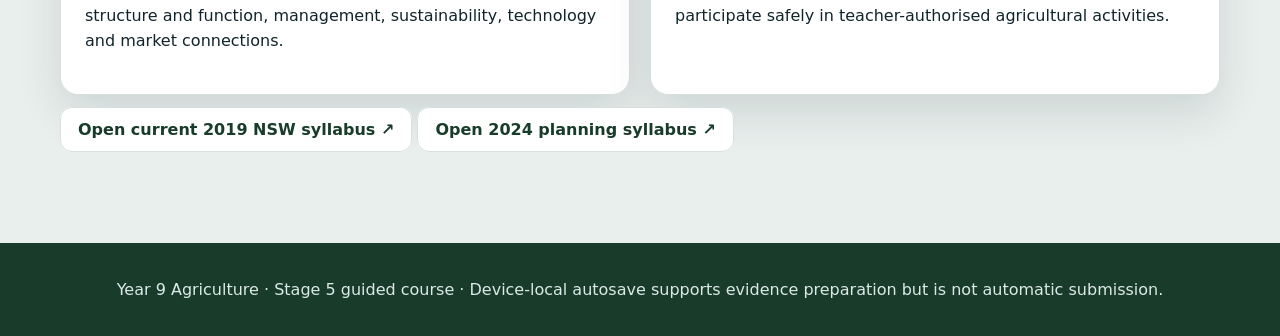
==== commit d1513202: "Simplify student course pages and add teacher resources" ====
--- a/index.html
+++ b/index.html
@@ -9,20 +9,19 @@
 </head>
 <body data-release="year9-agriculture-2026-v1">
   <a class="skip-link" href="#main-content">Skip to course content</a>
-  <header class="site-header"><div class="nav-wrap"><a class="brand" href="index.html">Year 9 Agriculture</a><nav class="nav-links" aria-label="Course navigation"><a href="#pathway">Modules</a><a href="folio.html">Folio</a><a href="assessment.html">Assessment</a><a href="busy-work/">Busy Work</a><a href="youtube-library/">YouTube</a><a href="plans.html">Plans</a></nav></div></header>
+  <header class="site-header"><div class="nav-wrap"><a class="brand" href="index.html">Year 9 Agriculture</a><nav class="nav-links" aria-label="Course navigation"><a href="https://stevencowell.github.io/Main-Page/" data-main-menu-link>Main Menu</a><a href="#pathway">Modules</a><a href="folio.html">Folio</a><a href="assessment.html">Assessment</a><a href="busy-work/">Busy Work</a><a href="youtube-library/">YouTube</a><a href="plans.html">Plans</a><a href="teacher-resources.html" data-teacher-resources-link>Teacher Resources</a></nav></div></header>
 
   <section class="hero sister-hero"><div class="hero-inner"><div class="hero-copy"><p class="eyebrow">Stage 5 Agricultural Technology · 2026</p><h1>Year 9 Agriculture</h1><p>Learn through four connected enterprises: introduction to agriculture, vegetable production, beef production and poultry production.</p><div class="hero-actions"><a class="btn" href="module.html?module=1">Begin Module 1</a><a class="btn secondary" href="folio.html">Open student folio</a></div></div><figure class="hero-showcase"><a class="zoomable-infographic" href="assets/photography/year9-agriculture-hero-v2.png" target="_blank" rel="noopener" aria-label="Open the Year 9 Agriculture contextual course photograph at full size"><img src="assets/photography/year9-agriculture-hero-v2.png" alt="Contextual Australian agricultural landscape with vegetable beds, grazing cattle and a poultry shelter"><span class="infographic-open-label">Open larger <span aria-hidden="true">↗</span></span></a><figcaption>Contextual course photograph; it is not a map of the school farm or a practical instruction. The 2026 program and current teacher directions control local practical work.</figcaption></figure></div></section>
 
   <main id="main-content" class="landing-main">
     <section class="section"><p class="eyebrow">How the course works</p><h2>Learn, check, apply and keep evidence</h2><p class="section-intro">Each two-week module contains three source-grounded theory sections, exactly ten student-learning questions for each named section and written evidence that autosaves on this browser and device.</p><div class="grid three top-gap"><article class="card"><span class="status-pill">1 · Learn</span><h3>Read the theory</h3><p>Use the named section, its learning map and the linked authorised source. Open visuals larger when you need detail.</p></article><article class="card"><span class="status-pill">2 · Check</span><h3>Test understanding</h3><p>Answer thirty questions per module. Hints direct you back to the precise theory section without revealing the answer.</p></article><article class="card"><span class="status-pill">3 · Keep</span><h3>Build evidence</h3><p>Complete written responses, save or print them, then organise your strongest work in the twelve-card folio.</p></article></div><div class="card evidence-boundary"><strong>Evidence boundary:</strong> browser autosave is device-local preparation, not cloud storage or submission. Follow your teacher's current directions for practical work and formal task submission.</div></section>
 
-    <section class="section tint"><div class="section-inner"><p class="eyebrow">Student destinations</p><h2>Everything needed for the complete course</h2><div class="grid three top-gap"><article class="card resource-card"><h3>Student folio</h3><p>Twelve evidence cards, optional photo records, autosave, backup and Print / Save PDF.</p><a href="folio.html">Open folio →</a></article><article class="card resource-card"><h3>Busy Work</h3><p>Twenty-one authentic activities using varied mechanics across every named module topic.</p><a href="busy-work/">Open Busy Work →</a></article><article class="card resource-card"><h3>YouTube learning</h3><p>Eleven validated, purpose-linked clips with privacy-enhanced playback and fallbacks.</p><a href="youtube-library/">Open YouTube library →</a></article><article class="card resource-card"><h3>Assessment pathway</h3><p>Confirmed 2026 task timing, weightings and authoritative documents, with conflicts made visible.</p><a href="assessment.html">Open assessment pathway →</a></article><article class="card resource-card"><h3>Plans and diagrams</h3><p>Learn to read the supplied cattle-handling diagrams and see the missing-plan boundary.</p><a href="plans.html">Open plans and diagrams →</a></article><article class="card resource-card"><h3>Authorised source folder</h3><p>The 2026 programme, lessons, worksheets and assessment documents remain the primary authority.</p><a href="https://drive.google.com/drive/folders/10mHDdI_CtR1BJ5OiUB0ZM4x-bK5646Wj" target="_blank" rel="noopener">Open Drive source ↗</a></article></div></div></section>
+    <section class="section tint"><div class="section-inner"><p class="eyebrow">Student destinations</p><h2>Everything needed for the complete course</h2><div class="grid three top-gap"><article class="card resource-card"><h3>Student folio</h3><p>Twelve evidence cards, optional photo records, autosave, backup and Print / Save PDF.</p><a href="folio.html">Open folio →</a></article><article class="card resource-card"><h3>Busy Work</h3><p>Twenty-one authentic activities using varied mechanics across every named module topic.</p><a href="busy-work/">Open Busy Work →</a></article><article class="card resource-card"><h3>YouTube learning</h3><p>Eleven validated, purpose-linked clips with privacy-enhanced playback and fallbacks.</p><a href="youtube-library/">Open YouTube library →</a></article><article class="card resource-card"><h3>Assessment pathway</h3><p>Confirmed 2026 task timing, weightings and authoritative documents, with conflicts made visible.</p><a href="assessment.html">Open assessment pathway →</a></article><article class="card resource-card"><h3>Plans and diagrams</h3><p>Learn to read the supplied cattle-handling diagrams and see the missing-plan boundary.</p><a href="plans.html">Open plans and diagrams →</a></article><article class="card resource-card"><h3>Teacher Resources</h3><p>Open the verified 2026 program sources, scope and sequence and assessment documents.</p><a href="teacher-resources.html">Open Teacher Resources →</a></article></div></div></section>
 
     <section class="section" id="pathway"><p class="eyebrow">Course pathway</p><h2>Nineteen two-week modules</h2><p class="section-intro">The sequence follows the 2026 whole-year scope and term programmes. Teacher timetabling and practical conditions still control the day-to-day pace.</p><div id="module-grid" class="grid two top-gap" aria-live="polite"></div></section>
 
     <section class="section tint" id="outcomes"><div class="section-inner"><p class="eyebrow">Current 2026 syllabus</p><h2>Agricultural Technology 7–10 Syllabus (2019)</h2><p class="section-intro">The course provides learning opportunities across AG5-1 to AG5-14. Outcome codes are shown for curriculum transparency and are never used as quiz content. The 2024 syllabus begins implementation from 2027 unless the school formally confirms early adoption.</p><div class="grid two top-gap"><article class="card"><h3>Knowledge and understanding</h3><p>Students explain agricultural systems, plant and animal structure and function, management, sustainability, technology and market connections.</p></article><article class="card"><h3>Skills and evidence</h3><p>Students investigate, communicate, calculate, evaluate and participate safely in teacher-authorised agricultural activities.</p></article></div><p class="top-gap-small"><a class="btn ghost" href="https://educationstandards.nsw.edu.au/wps/wcm/connect/80826e0c-05cc-4b83-958e-2dcd178eda3b/agricultural-technology-years-7-10-syllabus-2019.pdf?CVID=&amp;MOD=AJPERES" target="_blank" rel="noopener">Open current 2019 NSW syllabus ↗</a> <a class="btn ghost" href="https://curriculum.nsw.edu.au/learning-areas/tas/agriculture-technology-7-10-2024/overview" target="_blank" rel="noopener">Open 2024 planning syllabus ↗</a></p></div></section>
 
-    <section class="section"><p class="eyebrow">Source boundaries</p><h2>Confirmed facts stay separate from teacher-controlled details</h2><div class="grid two top-gap"><article class="card"><h3>Confirmed for 2026</h3><ul><li>Term 1: Introduction to Agriculture</li><li>Term 2: Vegetable Production</li><li>Term 3: Beef Production</li><li>Term 4: Poultry Production</li><li>Three formal assessment tasks with confirmed term/week timing and weightings</li></ul></article><article class="card pending"><h3>Teacher to confirm</h3><ul><li>Exact calendar dates and Classroom codes</li><li>Task 2 assessed outcome set and the status of its stated eighth section</li><li>Any current farm-site or construction plan</li><li>Local products, rates, dimensions, procedures and animal-handling directions</li></ul></article></div></section>
   </main>
 
   <footer>Year 9 Agriculture · Stage 5 guided course · Device-local autosave supports evidence preparation but is not automatic submission.</footer>
@@ -35,5 +34,6 @@
       host.innerHTML = course.modules.map((module, index) => `<article class="card module-card"><span class="stage">${module.cadence}</span><h3>${module.title}</h3><p>${module.summary}</p><p class="module-outcomes">Outcome opportunities: ${module.outcomes.join(' · ')}</p><a class="module-link" href="module.html?module=${index + 1}">Open module ${index + 1} →</a></article>`).join('');
     })();
   </script>
+  <script src="shared/hub-navigation.js" defer></script>
 </body>
 </html>
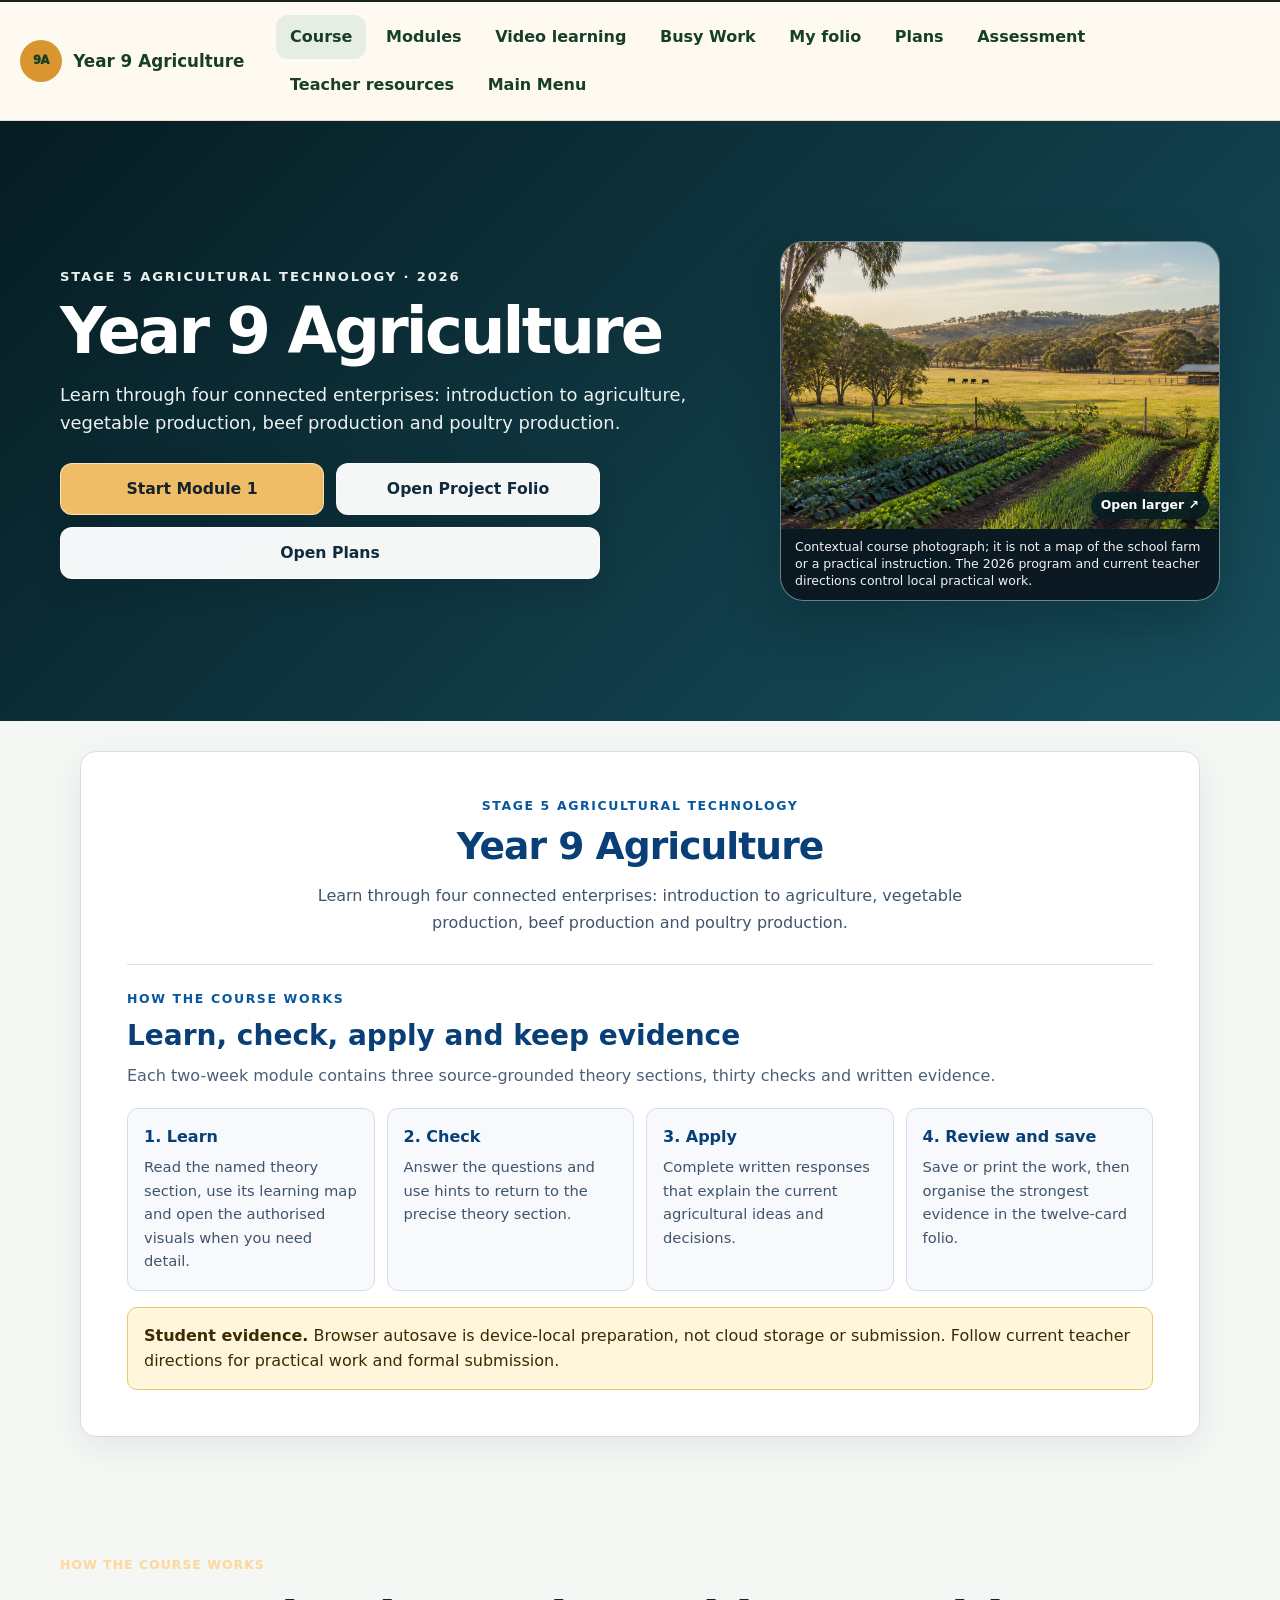
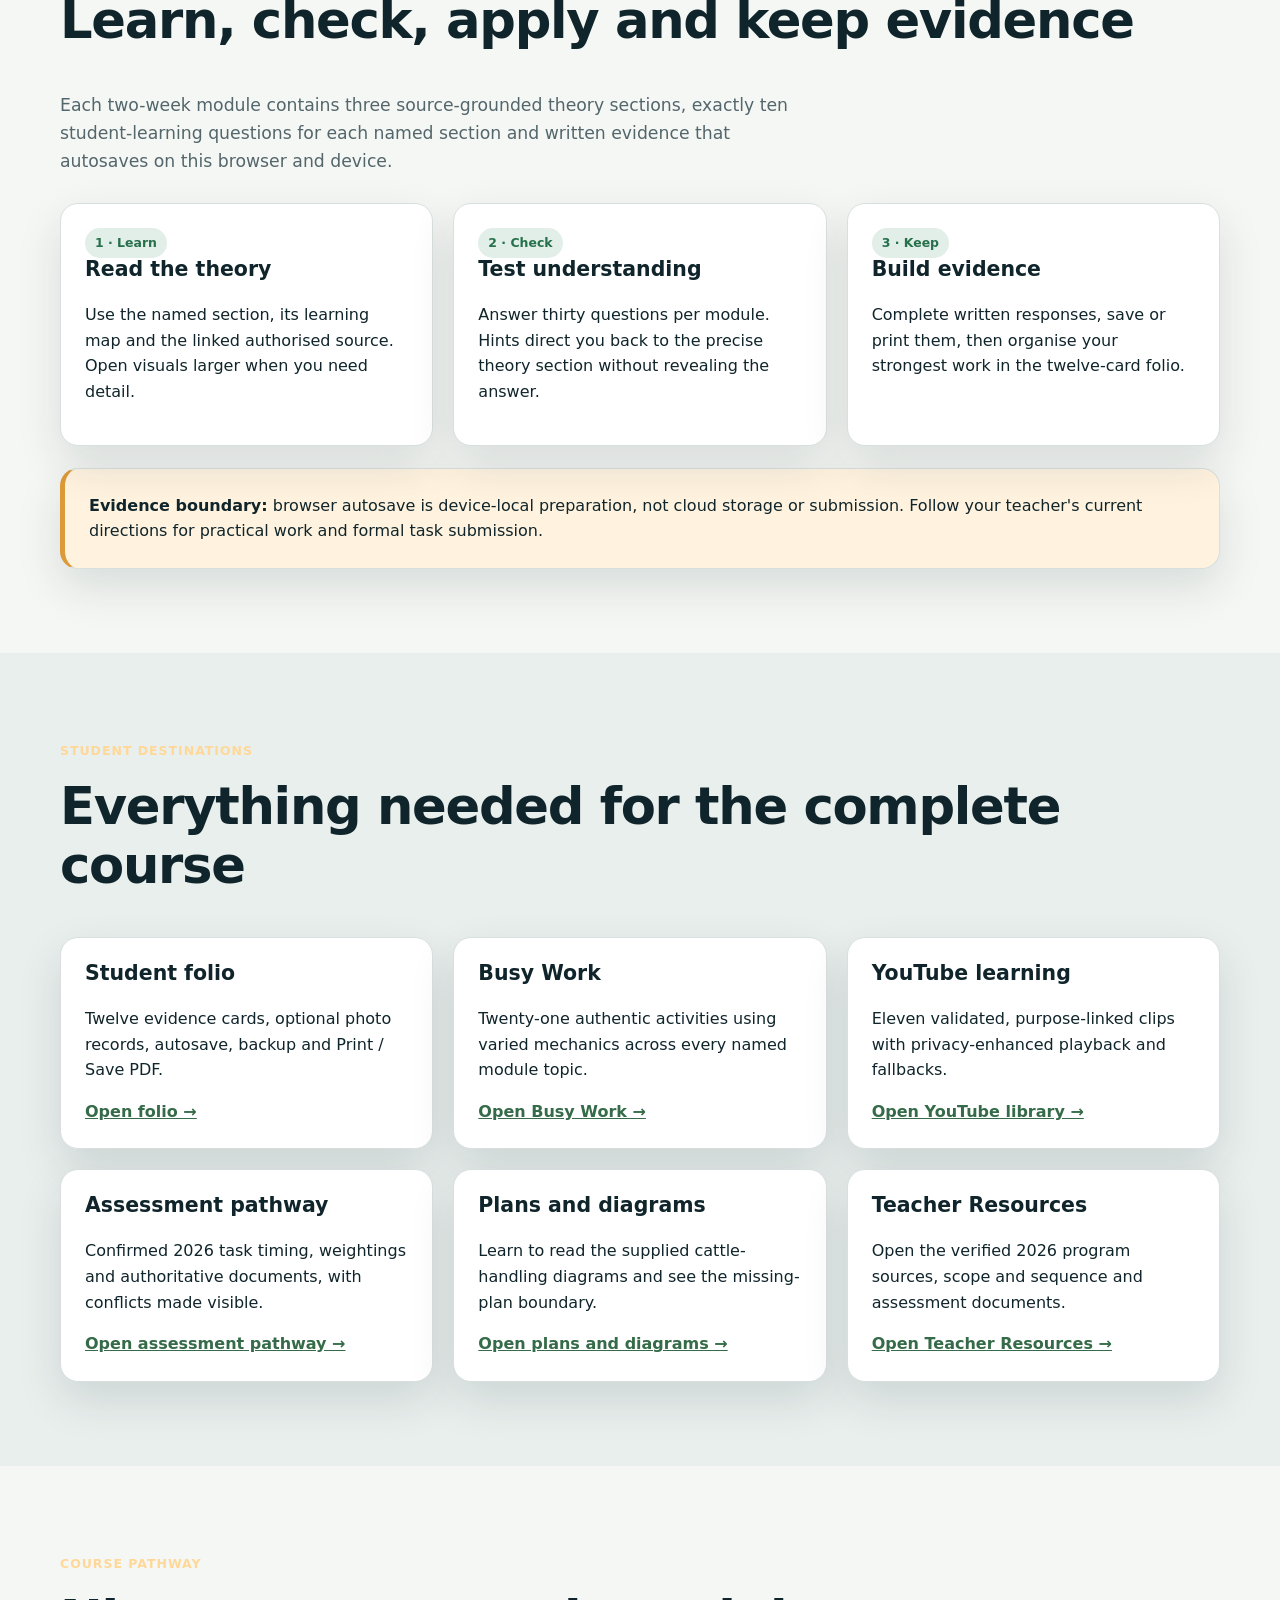
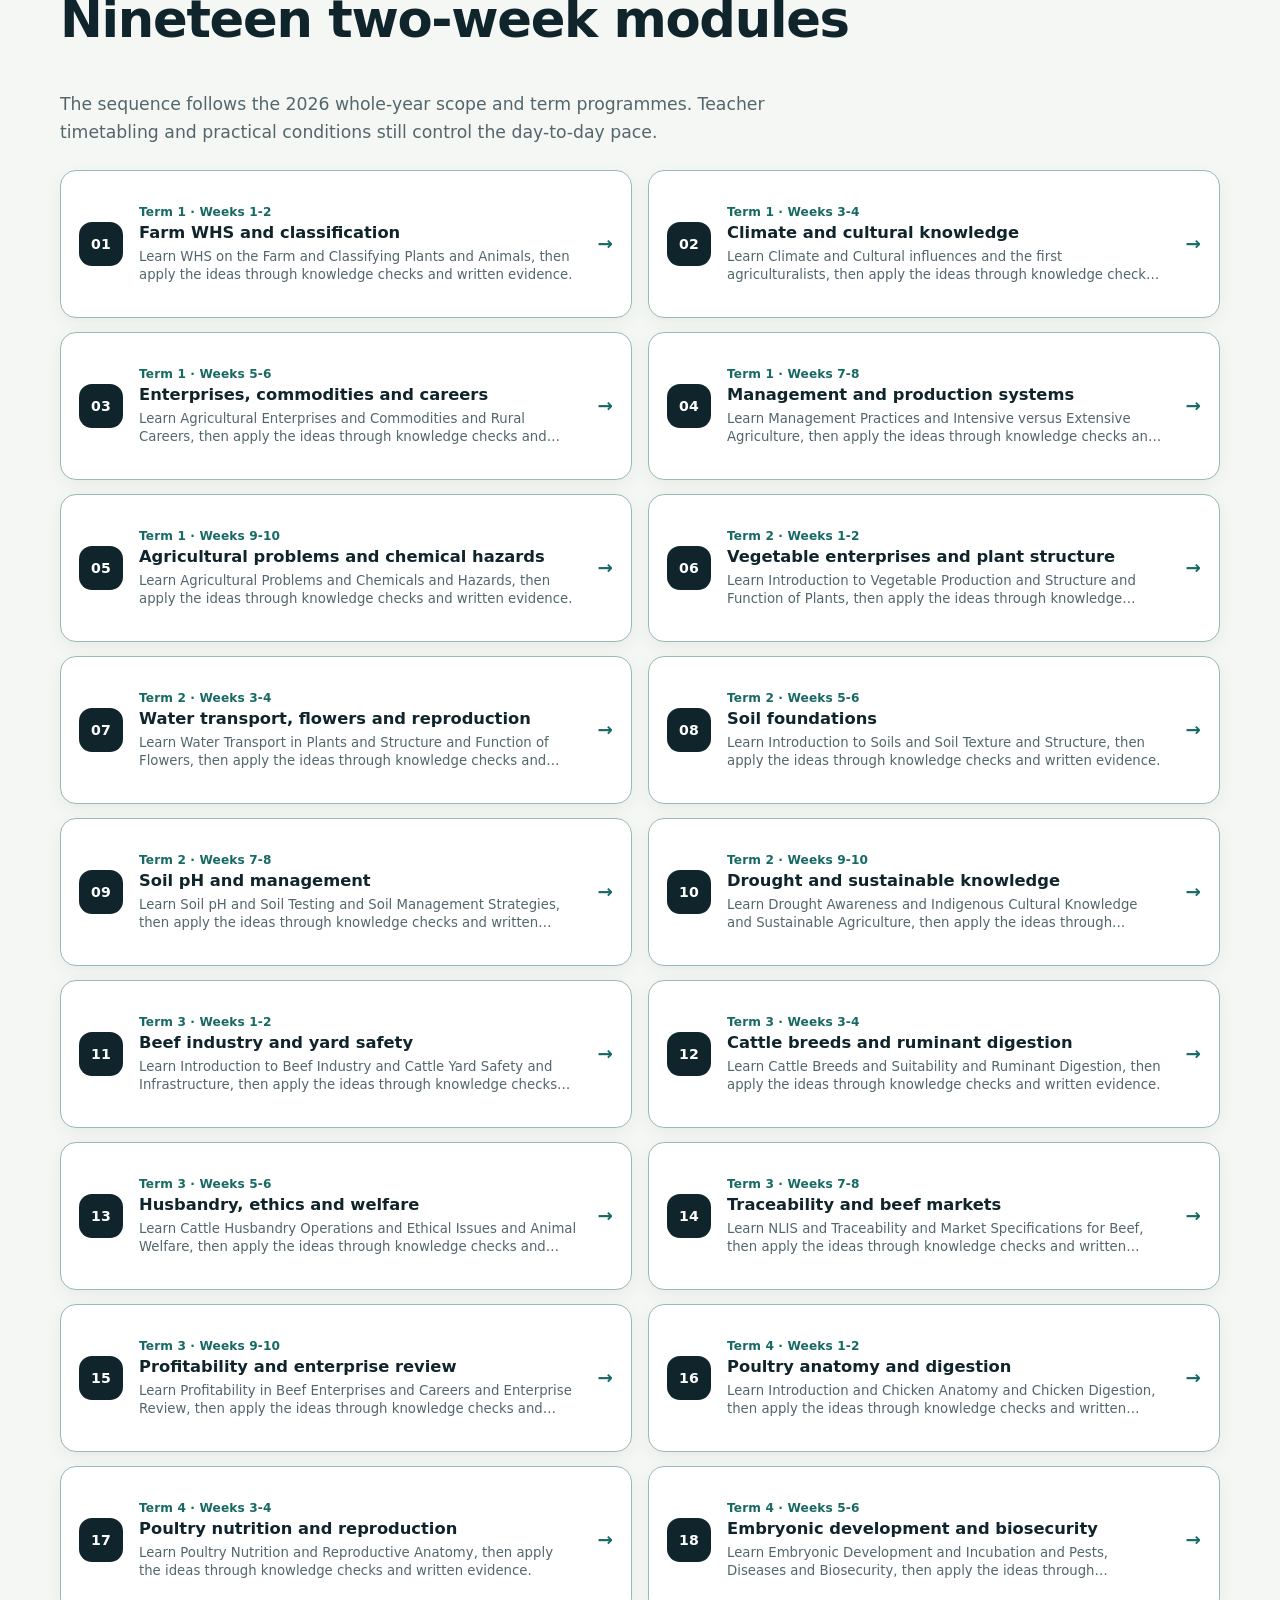
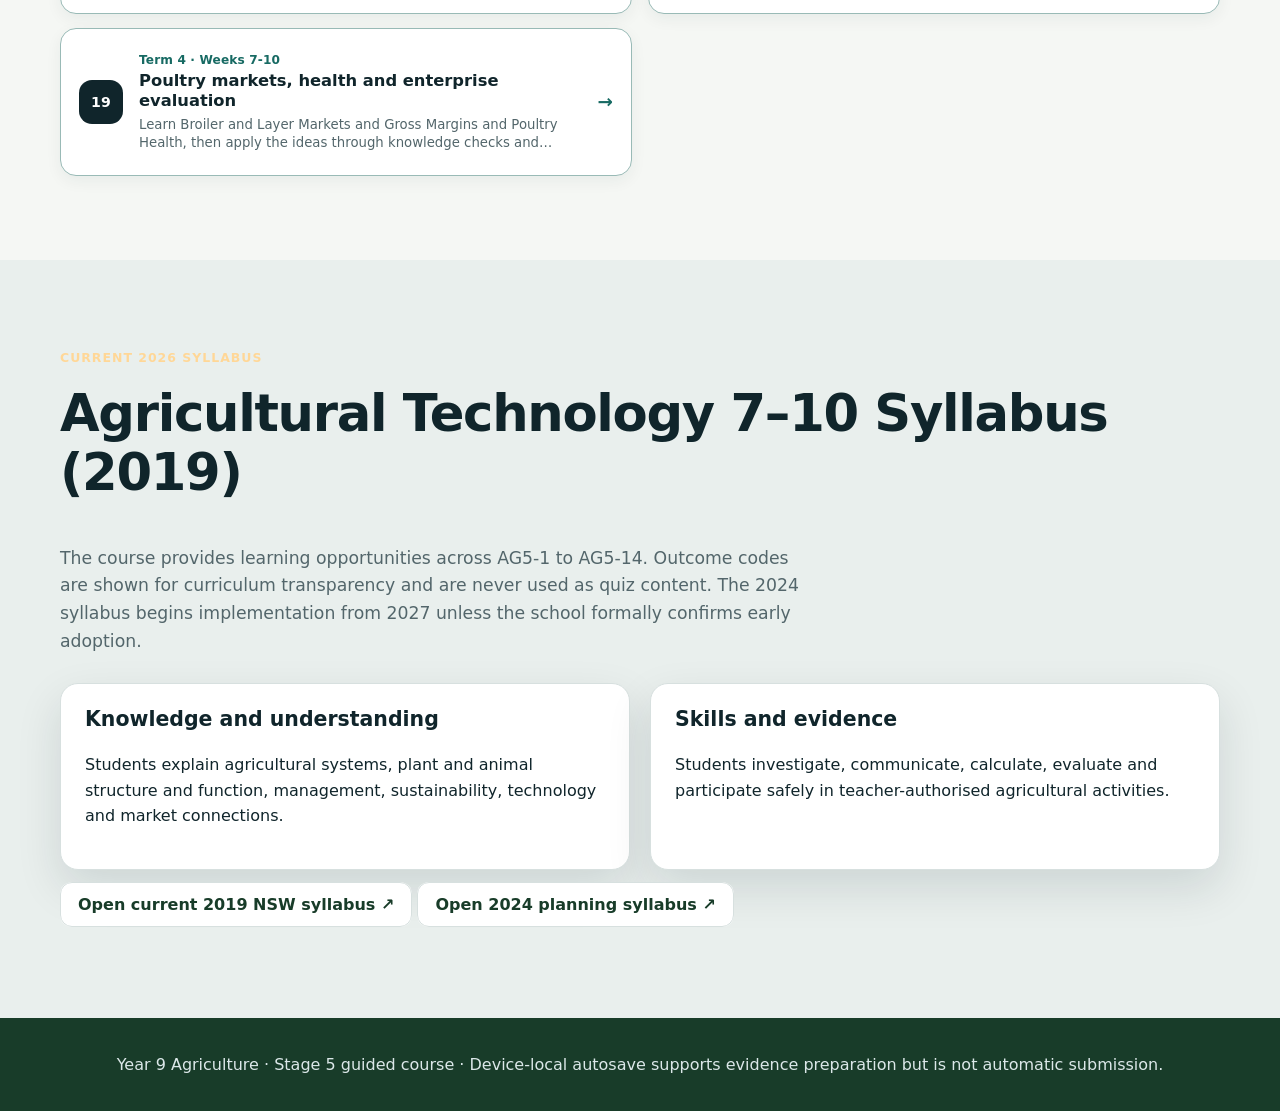
==== commit f0b73760: "Standardise Task 33 course front page" ====
--- a/index.html
+++ b/index.html
@@ -6,12 +6,37 @@
   <meta name="description" content="Year 9 Agriculture guided course for Wagga Wagga High School, aligned to the current NSW Agricultural Technology 7–10 Syllabus (2019).">
   <title>Year 9 Agriculture | Guided course</title>
   <link rel="stylesheet" href="guided/course.css?v=20260805">
-</head>
+  <link rel="stylesheet" href="course-family-hero.css">
+<link rel="stylesheet" href="course-family-intro.css"><link rel="stylesheet" href="module-pathway.css"></head>
 <body data-release="year9-agriculture-2026-v1">
   <a class="skip-link" href="#main-content">Skip to course content</a>
   <header class="site-header"><div class="nav-wrap"><a class="brand" href="index.html">Year 9 Agriculture</a><nav class="nav-links" aria-label="Course navigation"><a href="https://stevencowell.github.io/Main-Page/" data-main-menu-link>Main Menu</a><a href="#pathway">Modules</a><a href="folio.html">Folio</a><a href="assessment.html">Assessment</a><a href="busy-work/">Busy Work</a><a href="youtube-library/">YouTube</a><a href="plans.html">Plans</a><a href="teacher-resources.html" data-teacher-resources-link>Teacher Resources</a></nav></div></header>
 
-  <section class="hero sister-hero"><div class="hero-inner"><div class="hero-copy"><p class="eyebrow">Stage 5 Agricultural Technology · 2026</p><h1>Year 9 Agriculture</h1><p>Learn through four connected enterprises: introduction to agriculture, vegetable production, beef production and poultry production.</p><div class="hero-actions"><a class="btn" href="module.html?module=1">Begin Module 1</a><a class="btn secondary" href="folio.html">Open student folio</a></div></div><figure class="hero-showcase"><a class="zoomable-infographic" href="assets/photography/year9-agriculture-hero-v2.png" target="_blank" rel="noopener" aria-label="Open the Year 9 Agriculture contextual course photograph at full size"><img src="assets/photography/year9-agriculture-hero-v2.png" alt="Contextual Australian agricultural landscape with vegetable beds, grazing cattle and a poultry shelter"><span class="infographic-open-label">Open larger <span aria-hidden="true">↗</span></span></a><figcaption>Contextual course photograph; it is not a map of the school farm or a practical instruction. The 2026 program and current teacher directions control local practical work.</figcaption></figure></div></section>
+  <section class="hero sister-hero course-family-hero"><div class="hero-inner course-family-hero-inner"><div class="hero-copy"><p class="eyebrow">Stage 5 Agricultural Technology · 2026</p><h1>Year 9 Agriculture</h1><p>Learn through four connected enterprises: introduction to agriculture, vegetable production, beef production and poultry production.</p><div class="hero-actions"><a class="btn" href="module.html?module=1">Start Module 1</a><a class="btn secondary" href="folio.html">Open Project Folio</a><a class="btn secondary" href="plans.html">Open Plans</a></div></div><figure class="hero-showcase"><a class="zoomable-infographic" href="assets/photography/year9-agriculture-hero-v2.png" target="_blank" rel="noopener" aria-label="Open the Year 9 Agriculture contextual course photograph at full size"><img src="assets/photography/year9-agriculture-hero-v2.png" alt="Contextual Australian agricultural landscape with vegetable beds, grazing cattle and a poultry shelter"><span class="infographic-open-label">Open larger <span aria-hidden="true">↗</span></span></a><figcaption>Contextual course photograph; it is not a map of the school farm or a practical instruction. The 2026 program and current teacher directions control local practical work.</figcaption></figure></div></section>
+<section class="course-family-intro" aria-labelledby="course-family-intro-title">
+  <div class="course-family-intro__inner">
+    <header class="course-family-intro__heading">
+      <p class="course-family-intro__eyebrow">Stage 5 Agricultural Technology</p>
+      <h2 id="course-family-intro-title">Year 9 Agriculture</h2>
+      <p class="course-family-intro__lede">Learn through four connected enterprises: introduction to agriculture, vegetable production, beef production and poultry production.</p>
+    </header>
+    <div class="course-family-intro__routine">
+      <div class="course-family-intro__routine-heading">
+        <p class="course-family-intro__eyebrow">How the course works</p>
+        <h3>Learn, check, apply and keep evidence</h3>
+        <p>Each two-week module contains three source-grounded theory sections, thirty checks and written evidence.</p>
+      </div>
+      <div class="course-family-intro__cards">
+      <article class="course-family-intro__card"><h4>1. Learn</h4><p>Read the named theory section, use its learning map and open the authorised visuals when you need detail.</p></article>
+      <article class="course-family-intro__card"><h4>2. Check</h4><p>Answer the questions and use hints to return to the precise theory section.</p></article>
+      <article class="course-family-intro__card"><h4>3. Apply</h4><p>Complete written responses that explain the current agricultural ideas and decisions.</p></article>
+      <article class="course-family-intro__card"><h4>4. Review and save</h4><p>Save or print the work, then organise the strongest evidence in the twelve-card folio.</p></article>
+      </div>
+    </div>
+    <p class="course-family-intro__evidence"><strong>Student evidence.</strong> Browser autosave is device-local preparation, not cloud storage or submission. Follow current teacher directions for practical work and formal submission.</p>
+
+  </div>
+</section>
 
   <main id="main-content" class="landing-main">
     <section class="section"><p class="eyebrow">How the course works</p><h2>Learn, check, apply and keep evidence</h2><p class="section-intro">Each two-week module contains three source-grounded theory sections, exactly ten student-learning questions for each named section and written evidence that autosaves on this browser and device.</p><div class="grid three top-gap"><article class="card"><span class="status-pill">1 · Learn</span><h3>Read the theory</h3><p>Use the named section, its learning map and the linked authorised source. Open visuals larger when you need detail.</p></article><article class="card"><span class="status-pill">2 · Check</span><h3>Test understanding</h3><p>Answer thirty questions per module. Hints direct you back to the precise theory section without revealing the answer.</p></article><article class="card"><span class="status-pill">3 · Keep</span><h3>Build evidence</h3><p>Complete written responses, save or print them, then organise your strongest work in the twelve-card folio.</p></article></div><div class="card evidence-boundary"><strong>Evidence boundary:</strong> browser autosave is device-local preparation, not cloud storage or submission. Follow your teacher's current directions for practical work and formal task submission.</div></section>
--- a/course-family-hero.css
+++ b/course-family-hero.css
@@ -0,0 +1,285 @@
+/* Shared homepage hero geometry for Steve's non-VET course family. */
+.course-family-hero {
+  --family-hero-height: 600px;
+  --family-hero-media-height: 360px;
+  display: block !important;
+  height: var(--family-hero-height) !important;
+  isolation: isolate;
+  margin: 0 !important;
+  max-width: none !important;
+  max-height: var(--family-hero-height) !important;
+  min-height: var(--family-hero-height) !important;
+  overflow: hidden;
+  padding: 0 !important;
+  position: relative;
+  width: 100% !important;
+}
+
+.course-family-hero .course-family-hero-inner {
+  align-items: center !important;
+  display: grid !important;
+  gap: 48px !important;
+  grid-template-columns: minmax(0, 1fr) minmax(360px, 440px) !important;
+  margin: 0 auto !important;
+  max-width: 1240px !important;
+  min-height: var(--family-hero-height) !important;
+  padding: 56px 40px !important;
+  width: calc(100% - 32px) !important;
+}
+
+.course-family-hero .hero-copy {
+  max-width: 680px !important;
+  min-width: 0;
+  padding: 0 !important;
+  width: 100% !important;
+}
+
+.course-family-hero .eyebrow {
+  font-size: 0.82rem !important;
+  font-weight: 900 !important;
+  letter-spacing: 0.14em !important;
+  line-height: 1.35 !important;
+  margin: 0 0 14px !important;
+  text-transform: uppercase;
+}
+
+.course-family-hero h1 {
+  font-size: clamp(3rem, 5vw, 4.5rem) !important;
+  font-weight: 900 !important;
+  letter-spacing: -0.045em !important;
+  line-height: 1 !important;
+  margin: 0 !important;
+  max-width: 15ch !important;
+  text-wrap: balance;
+}
+
+.course-family-hero .hero-subtitle,
+.course-family-hero .hero-lede,
+.course-family-hero .lede,
+.course-family-hero .hero-copy > p:not(.eyebrow) {
+  font-size: 1.12rem !important;
+  line-height: 1.55 !important;
+  margin: 18px 0 0 !important;
+  max-width: 58ch !important;
+}
+
+.course-family-hero .hero-actions,
+.course-family-hero .actions {
+  align-items: stretch !important;
+  display: grid !important;
+  gap: 12px !important;
+  grid-template-columns: repeat(2, minmax(0, 1fr)) !important;
+  margin: 26px 0 0 !important;
+  max-width: 540px !important;
+  width: 100% !important;
+}
+
+.course-family-hero .hero-actions > a,
+.course-family-hero .actions > a {
+  align-items: center !important;
+  border: 1px solid rgba(255, 255, 255, 0.58) !important;
+  border-radius: 12px !important;
+  box-shadow: 0 12px 26px rgba(6, 23, 33, 0.14) !important;
+  display: flex !important;
+  font-size: 0.98rem !important;
+  font-weight: 850 !important;
+  justify-content: center !important;
+  line-height: 1.2 !important;
+  margin: 0 !important;
+  min-height: 52px !important;
+  padding: 13px 16px !important;
+  text-align: center !important;
+  text-decoration: none !important;
+  width: 100% !important;
+}
+
+.course-family-hero .hero-actions > a:first-child,
+.course-family-hero .actions > a:first-child {
+  background: var(--family-action-primary, var(--hero-accent, var(--teal, #f0bd67))) !important;
+  color: var(--family-action-primary-ink, #17232b) !important;
+}
+
+.course-family-hero .hero-actions > a:nth-child(n + 2),
+.course-family-hero .actions > a:nth-child(n + 2) {
+  background: rgba(255, 255, 255, 0.96) !important;
+  color: var(--family-action-secondary-ink, #102b3d) !important;
+}
+
+.course-family-hero .hero-actions > a:nth-child(3),
+.course-family-hero .actions > a:nth-child(3) {
+  grid-column: 1 / -1;
+}
+
+.course-family-hero .hero-actions > a:hover,
+.course-family-hero .hero-actions > a:focus-visible,
+.course-family-hero .actions > a:hover,
+.course-family-hero .actions > a:focus-visible {
+  box-shadow: 0 14px 30px rgba(4, 18, 28, 0.24) !important;
+  outline: 3px solid rgba(255, 255, 255, 0.58) !important;
+  outline-offset: 3px;
+  transform: translateY(-2px);
+}
+
+.course-family-hero .hero-plan,
+.course-family-hero .hero-showcase,
+.course-family-hero .hero-media,
+.course-family-hero .hero-image,
+.course-family-hero .course-family-hero-identity {
+  align-self: center !important;
+  aspect-ratio: auto !important;
+  background: rgba(255, 255, 255, 0.12);
+  border: 1px solid rgba(255, 255, 255, 0.28);
+  border-radius: 24px !important;
+  box-shadow: 0 24px 54px rgba(3, 18, 28, 0.28) !important;
+  display: flex !important;
+  flex-direction: column;
+  height: var(--family-hero-media-height) !important;
+  margin: 0 !important;
+  max-height: var(--family-hero-media-height) !important;
+  max-width: none !important;
+  min-height: var(--family-hero-media-height) !important;
+  overflow: hidden !important;
+  position: relative !important;
+  transform: none !important;
+  width: 100% !important;
+}
+
+.course-family-hero .hero-plan > a:first-child,
+.course-family-hero .hero-showcase > a:first-child,
+.course-family-hero .hero-media > a:first-child,
+.course-family-hero .hero-image > a:first-child {
+  display: block;
+  flex: 1 1 auto;
+  min-height: 0;
+  position: relative;
+}
+
+.course-family-hero .hero-plan img,
+.course-family-hero .hero-showcase img,
+.course-family-hero .hero-media img,
+.course-family-hero .hero-image img {
+  display: block !important;
+  flex: 1 1 auto;
+  height: 100% !important;
+  inset: auto !important;
+  margin: 0 !important;
+  max-height: none !important;
+  max-width: none !important;
+  min-height: 0;
+  object-fit: cover !important;
+  object-position: center !important;
+  padding: 0 !important;
+  position: static !important;
+  width: 100% !important;
+}
+
+.course-family-hero .hero-image-contain img {
+  object-fit: contain !important;
+  padding: 16px !important;
+}
+
+.course-family-hero figcaption,
+.course-family-hero .hero-image-note {
+  background: rgba(7, 19, 27, 0.9) !important;
+  bottom: auto !important;
+  color: rgba(255, 255, 255, 0.94) !important;
+  flex: 0 0 auto;
+  font-size: 0.78rem !important;
+  left: auto !important;
+  line-height: 1.35 !important;
+  margin: 0 !important;
+  padding: 10px 14px !important;
+  position: static !important;
+  right: auto !important;
+}
+
+.course-family-hero .course-family-hero-identity {
+  align-items: center;
+  background: linear-gradient(145deg, rgba(255, 255, 255, 0.22), rgba(255, 255, 255, 0.08));
+  color: #fff;
+  justify-content: center;
+}
+
+.course-family-hero .course-family-hero-identity span {
+  filter: drop-shadow(0 18px 28px rgba(0, 0, 0, 0.25));
+  font-size: clamp(7rem, 14vw, 11rem);
+  line-height: 1;
+}
+
+.course-family-hero .hero-proof {
+  display: none !important;
+}
+
+.course-family-hero.family-dark-hero {
+  background: var(--family-hero-surface) !important;
+  color: var(--family-hero-copy, #fff) !important;
+}
+
+.course-family-hero.family-dark-hero .eyebrow {
+  color: var(--family-hero-eyebrow, #bcebdd) !important;
+}
+
+.course-family-hero.family-dark-hero h1 {
+  color: var(--family-hero-copy, #fff) !important;
+}
+
+.course-family-hero.family-dark-hero .lede,
+.course-family-hero.family-dark-hero .hero-copy > p:not(.eyebrow) {
+  color: var(--family-hero-muted, rgba(255, 255, 255, 0.9)) !important;
+}
+
+@media (max-width: 820px) {
+  .course-family-hero {
+    height: auto !important;
+    max-height: none !important;
+    min-height: auto !important;
+  }
+
+  .course-family-hero .course-family-hero-inner {
+    gap: 28px !important;
+    grid-template-columns: minmax(0, 1fr) !important;
+    min-height: auto !important;
+    padding: 42px 20px 36px !important;
+    width: calc(100% - 20px) !important;
+  }
+
+  .course-family-hero h1 {
+    font-size: clamp(2.55rem, 12vw, 4rem) !important;
+    max-width: 100% !important;
+  }
+
+  .course-family-hero .hero-actions,
+  .course-family-hero .actions {
+    grid-template-columns: minmax(0, 1fr) !important;
+    max-width: none !important;
+  }
+
+  .course-family-hero .hero-actions > a:nth-child(3),
+  .course-family-hero .actions > a:nth-child(3) {
+    grid-column: auto;
+  }
+
+  .course-family-hero .hero-plan,
+  .course-family-hero .hero-showcase,
+  .course-family-hero .hero-media,
+  .course-family-hero .hero-image,
+  .course-family-hero .course-family-hero-identity {
+    height: 280px !important;
+    max-height: 280px !important;
+    min-height: 280px !important;
+  }
+}
+
+@media (max-width: 420px) {
+  .course-family-hero .course-family-hero-inner {
+    padding-inline: 14px !important;
+    width: 100% !important;
+  }
+}
+
+@media print {
+  .course-family-hero .hero-actions,
+  .course-family-hero .actions {
+    display: none !important;
+  }
+}
--- a/course-family-intro.css
+++ b/course-family-intro.css
@@ -0,0 +1,175 @@
+.course-family-intro {
+  box-sizing: border-box;
+  width: min(1120px, calc(100% - 40px));
+  margin: 30px auto;
+  padding: clamp(28px, 4vw, 46px);
+  color: #17324d;
+  background: #ffffff;
+  border: 1px solid #d4deea;
+  border-radius: 16px;
+  box-shadow: 0 10px 30px rgba(28, 52, 76, 0.08);
+}
+
+.course-family-intro *,
+.course-family-intro *::before,
+.course-family-intro *::after {
+  box-sizing: border-box;
+}
+
+.course-family-intro__heading {
+  max-width: 780px;
+  margin: 0 auto;
+  text-align: center;
+}
+
+.course-family-intro__eyebrow {
+  margin: 0 0 10px;
+  color: #0757a0;
+  font-size: 0.78rem;
+  font-weight: 800;
+  letter-spacing: 0.13em;
+  line-height: 1.35;
+  text-transform: uppercase;
+}
+
+.course-family-intro__heading h2,
+.course-family-intro__routine-heading h3 {
+  color: #073f76;
+  font-family: inherit;
+  font-weight: 800;
+}
+
+.course-family-intro__heading h2 {
+  margin: 0;
+  font-size: clamp(1.75rem, 3.1vw, 2.35rem);
+  line-height: 1.15;
+}
+
+.course-family-intro__lede {
+  max-width: 720px;
+  margin: 14px auto 0;
+  color: #40546b;
+  font-size: 1rem;
+  line-height: 1.7;
+}
+
+.course-family-intro__routine {
+  margin-top: 28px;
+  padding-top: 26px;
+  border-top: 1px solid #d8e1eb;
+}
+
+.course-family-intro__routine-heading {
+  max-width: 900px;
+  margin-bottom: 18px;
+}
+
+.course-family-intro__routine-heading h3 {
+  margin: 0;
+  font-size: clamp(1.35rem, 2.3vw, 1.75rem);
+  line-height: 1.25;
+}
+
+.course-family-intro__routine-heading > p:last-child {
+  margin: 10px 0 0;
+  color: #4b6077;
+  line-height: 1.65;
+}
+
+.course-family-intro__cards {
+  display: grid;
+  grid-template-columns: repeat(4, minmax(0, 1fr));
+  gap: 12px;
+  align-items: stretch;
+}
+
+.course-family-intro__card {
+  min-width: 0;
+  min-height: 150px;
+  padding: 17px 16px;
+  background: #f7f9fc;
+  border: 1px solid #d3deea;
+  border-radius: 11px;
+}
+
+.course-family-intro__card h4 {
+  margin: 0 0 8px;
+  color: #073f76;
+  font-size: 1rem;
+  font-weight: 800;
+  line-height: 1.35;
+}
+
+.course-family-intro__card p {
+  margin: 0;
+  color: #40546b;
+  font-size: 0.92rem;
+  line-height: 1.6;
+}
+
+.course-family-intro__evidence,
+.course-family-intro__boundary {
+  margin: 16px 0 0;
+  padding: 15px 16px;
+  border-radius: 10px;
+  line-height: 1.6;
+}
+
+.course-family-intro__evidence {
+  color: #3d2a00;
+  background: #fff6dc;
+  border: 1px solid #eac66a;
+}
+
+.course-family-intro__boundary {
+  color: #4b3a16;
+  background: #fbf8ef;
+  border: 1px solid #ddd2b8;
+}
+
+.course-family-intro--vet {
+  border-top: 5px solid #0e5c6c;
+  border-radius: 10px;
+  box-shadow: 0 8px 24px rgba(20, 54, 63, 0.08);
+}
+
+.course-family-intro--vet .course-family-intro__eyebrow,
+.course-family-intro--vet .course-family-intro__heading h2,
+.course-family-intro--vet .course-family-intro__routine-heading h3,
+.course-family-intro--vet .course-family-intro__card h4 {
+  color: #0b5261;
+}
+
+.course-family-intro--vet .course-family-intro__card {
+  background: #f3f8f9;
+  border-color: #c8dcdf;
+}
+
+.course-family-intro--vet .course-family-intro__evidence {
+  color: #183b43;
+  background: #eaf5f6;
+  border-color: #abd0d5;
+}
+
+@media (max-width: 900px) {
+  .course-family-intro__cards {
+    grid-template-columns: repeat(2, minmax(0, 1fr));
+  }
+}
+
+@media (max-width: 560px) {
+  .course-family-intro {
+    width: min(100% - 24px, 1120px);
+    margin: 18px auto;
+    padding: 24px 18px;
+    border-radius: 13px;
+  }
+
+  .course-family-intro__cards {
+    grid-template-columns: 1fr;
+  }
+
+  .course-family-intro__card {
+    min-height: 0;
+  }
+}
--- a/module-pathway.css
+++ b/module-pathway.css
@@ -0,0 +1,185 @@
+/* Task 33E: calm, compact module-pathway cards for non-VET course homes. */
+:where(.week-grid, .module-grid, .module-map, #module-grid, [data-module-grid], #pathway .grid) {
+  counter-reset: module-pathway;
+  display: grid !important;
+  grid-template-columns: repeat(2, minmax(0, 1fr)) !important;
+  gap: 14px 16px !important;
+  align-items: stretch !important;
+  margin-top: 24px !important;
+  padding: 0 !important;
+}
+
+:where(.module-grid, .module-map) > li {
+  list-style: none !important;
+  margin: 0 !important;
+  padding: 0 !important;
+}
+
+:where(.week-grid, .module-grid, .module-map, #module-grid, [data-module-grid], #pathway .grid)
+  > :where(.week-card, .phase-card, .module-card, .module-tile, article, a),
+:where(.module-grid, .module-map) > li > :where(.module-card, .module-tile, a) {
+  counter-increment: module-pathway;
+  position: relative !important;
+  box-sizing: border-box !important;
+  display: flex !important;
+  flex-direction: column !important;
+  justify-content: center !important;
+  width: 100% !important;
+  height: 148px !important;
+  min-height: 148px !important;
+  max-height: 148px !important;
+  margin: 0 !important;
+  padding: 16px 54px 16px 78px !important;
+  overflow: hidden !important;
+  border: 1px solid color-mix(in srgb, var(--accent, #176a63) 32%, #d6dfdd) !important;
+  border-radius: 16px !important;
+  background: #fff !important;
+  box-shadow: 0 5px 16px rgba(24, 49, 48, 0.06) !important;
+  color: var(--ink, #173436) !important;
+  text-align: left !important;
+  text-decoration: none !important;
+  transform: none !important;
+}
+
+:where(.week-grid, .module-grid, .module-map, #module-grid, [data-module-grid], #pathway .grid)
+  > :where(.week-card, .phase-card, .module-card, .module-tile, article, a)::before,
+:where(.module-grid, .module-map) > li > :where(.module-card, .module-tile, a)::before {
+  content: counter(module-pathway, decimal-leading-zero);
+  position: absolute;
+  left: 18px;
+  top: 50%;
+  display: grid;
+  width: 44px;
+  height: 44px;
+  place-items: center;
+  transform: translateY(-50%);
+  border-radius: 13px;
+  background: var(--ink, #173f4a);
+  color: #fff;
+  font-size: 0.88rem;
+  font-weight: 800;
+  line-height: 1;
+  letter-spacing: 0.01em;
+}
+
+:where(.week-grid, .module-grid, .module-map, #module-grid, [data-module-grid], #pathway .grid)
+  > :where(.week-card, .phase-card, .module-card, .module-tile, article, a):hover,
+:where(.module-grid, .module-map) > li > :where(.module-card, .module-tile, a):hover {
+  border-color: var(--accent, #176a63) !important;
+  box-shadow: 0 8px 20px rgba(24, 49, 48, 0.1) !important;
+  transform: translateY(-1px) !important;
+}
+
+:where(.week-grid, .module-grid, .module-map, #module-grid, [data-module-grid], #pathway .grid)
+  :where(.module-number, .phase-number, .number),
+.module-grid > li > .module-card > span:first-child {
+  display: none !important;
+}
+
+:where(.week-grid, .module-grid, .module-map, #module-grid, [data-module-grid], #pathway .grid)
+  :where(.stage, .module-stage),
+.course-map .module-card > p:first-of-type {
+  margin: 0 0 4px !important;
+  color: var(--accent, #176a63) !important;
+  font-size: 0.76rem !important;
+  font-weight: 800 !important;
+  line-height: 1.2 !important;
+  letter-spacing: 0.01em !important;
+  text-transform: none !important;
+}
+
+:where(.week-grid, .module-grid, .module-map, #module-grid, [data-module-grid], #pathway .grid)
+  :where(h3, strong, .phase-title) {
+  display: block;
+  margin: 0 0 5px !important;
+  color: var(--ink, #173436) !important;
+  font-size: 1.02rem !important;
+  font-weight: 800 !important;
+  line-height: 1.22 !important;
+  letter-spacing: 0 !important;
+  text-transform: none !important;
+}
+
+:where(.week-grid, .module-grid, .module-map, #module-grid, [data-module-grid], #pathway .grid)
+  :where(p:not(.module-stage):not(.stage):not(.module-outcomes)) {
+  display: -webkit-box;
+  margin: 0 !important;
+  overflow: hidden;
+  color: var(--muted, #4f6262) !important;
+  font-size: 0.83rem !important;
+  line-height: 1.35 !important;
+  -webkit-box-orient: vertical;
+  -webkit-line-clamp: 2;
+}
+
+:where(.week-grid, .module-grid, .module-map, #module-grid, [data-module-grid], #pathway .grid)
+  :where(.topics, .module-outcomes, .status) {
+  display: none !important;
+}
+
+:where(.week-grid, .module-grid, .module-map, #module-grid, [data-module-grid], #pathway .grid)
+  > :where(.week-card, .module-card, article) > a:last-child,
+:where(.week-grid, .module-grid, .module-map, #module-grid, [data-module-grid], #pathway .grid)
+  > :where(.week-card, .module-card, article) > div > a:last-child {
+  position: absolute !important;
+  inset: 0 !important;
+  z-index: 2;
+  display: block !important;
+  overflow: hidden;
+  color: transparent !important;
+  font-size: 0 !important;
+  text-decoration: none !important;
+}
+
+:where(.week-grid, .module-grid, .module-map, #module-grid, [data-module-grid], #pathway .grid)
+  > :where(.week-card, .module-card, article) > a:last-child::after,
+:where(.week-grid, .module-grid, .module-map, #module-grid, [data-module-grid], #pathway .grid)
+  > :where(.week-card, .module-card, article) > div > a:last-child::after,
+:where(.module-grid, .module-map) > :where(a, .phase-card, .module-card, .module-tile)::after,
+:where(.module-grid, .module-map) > li > :where(.module-card, .module-tile, a)::after {
+  content: "\2192";
+  position: absolute;
+  right: 18px;
+  top: 50%;
+  color: var(--accent, #176a63) !important;
+  font-size: 1.15rem !important;
+  font-weight: 700;
+  line-height: 1;
+  transform: translateY(-50%);
+}
+
+:where(.week-grid, .module-grid, .module-map, #module-grid, [data-module-grid], #pathway .grid)
+  > .module-card:has(.status-pill) {
+  counter-increment: none;
+  padding-left: 20px !important;
+}
+
+:where(.week-grid, .module-grid, .module-map, #module-grid, [data-module-grid], #pathway .grid)
+  > .module-card:has(.status-pill)::before {
+  content: none;
+}
+
+@media (max-width: 720px) {
+  :where(.week-grid, .module-grid, .module-map, #module-grid, [data-module-grid], #pathway .grid) {
+    grid-template-columns: minmax(0, 1fr) !important;
+    gap: 12px !important;
+  }
+
+  :where(.week-grid, .module-grid, .module-map, #module-grid, [data-module-grid], #pathway .grid)
+    > :where(.week-card, .phase-card, .module-card, .module-tile, article, a),
+  :where(.module-grid, .module-map) > li > :where(.module-card, .module-tile, a) {
+    height: 148px !important;
+    min-height: 148px !important;
+  max-height: 148px !important;
+    padding: 16px 50px 16px 72px !important;
+  }
+
+  :where(.week-grid, .module-grid, .module-map, #module-grid, [data-module-grid], #pathway .grid)
+    > :where(.week-card, .phase-card, .module-card, .module-tile, article, a)::before,
+  :where(.module-grid, .module-map) > li > :where(.module-card, .module-tile, a)::before {
+    left: 16px;
+    width: 40px;
+    height: 40px;
+    border-radius: 12px;
+  }
+}
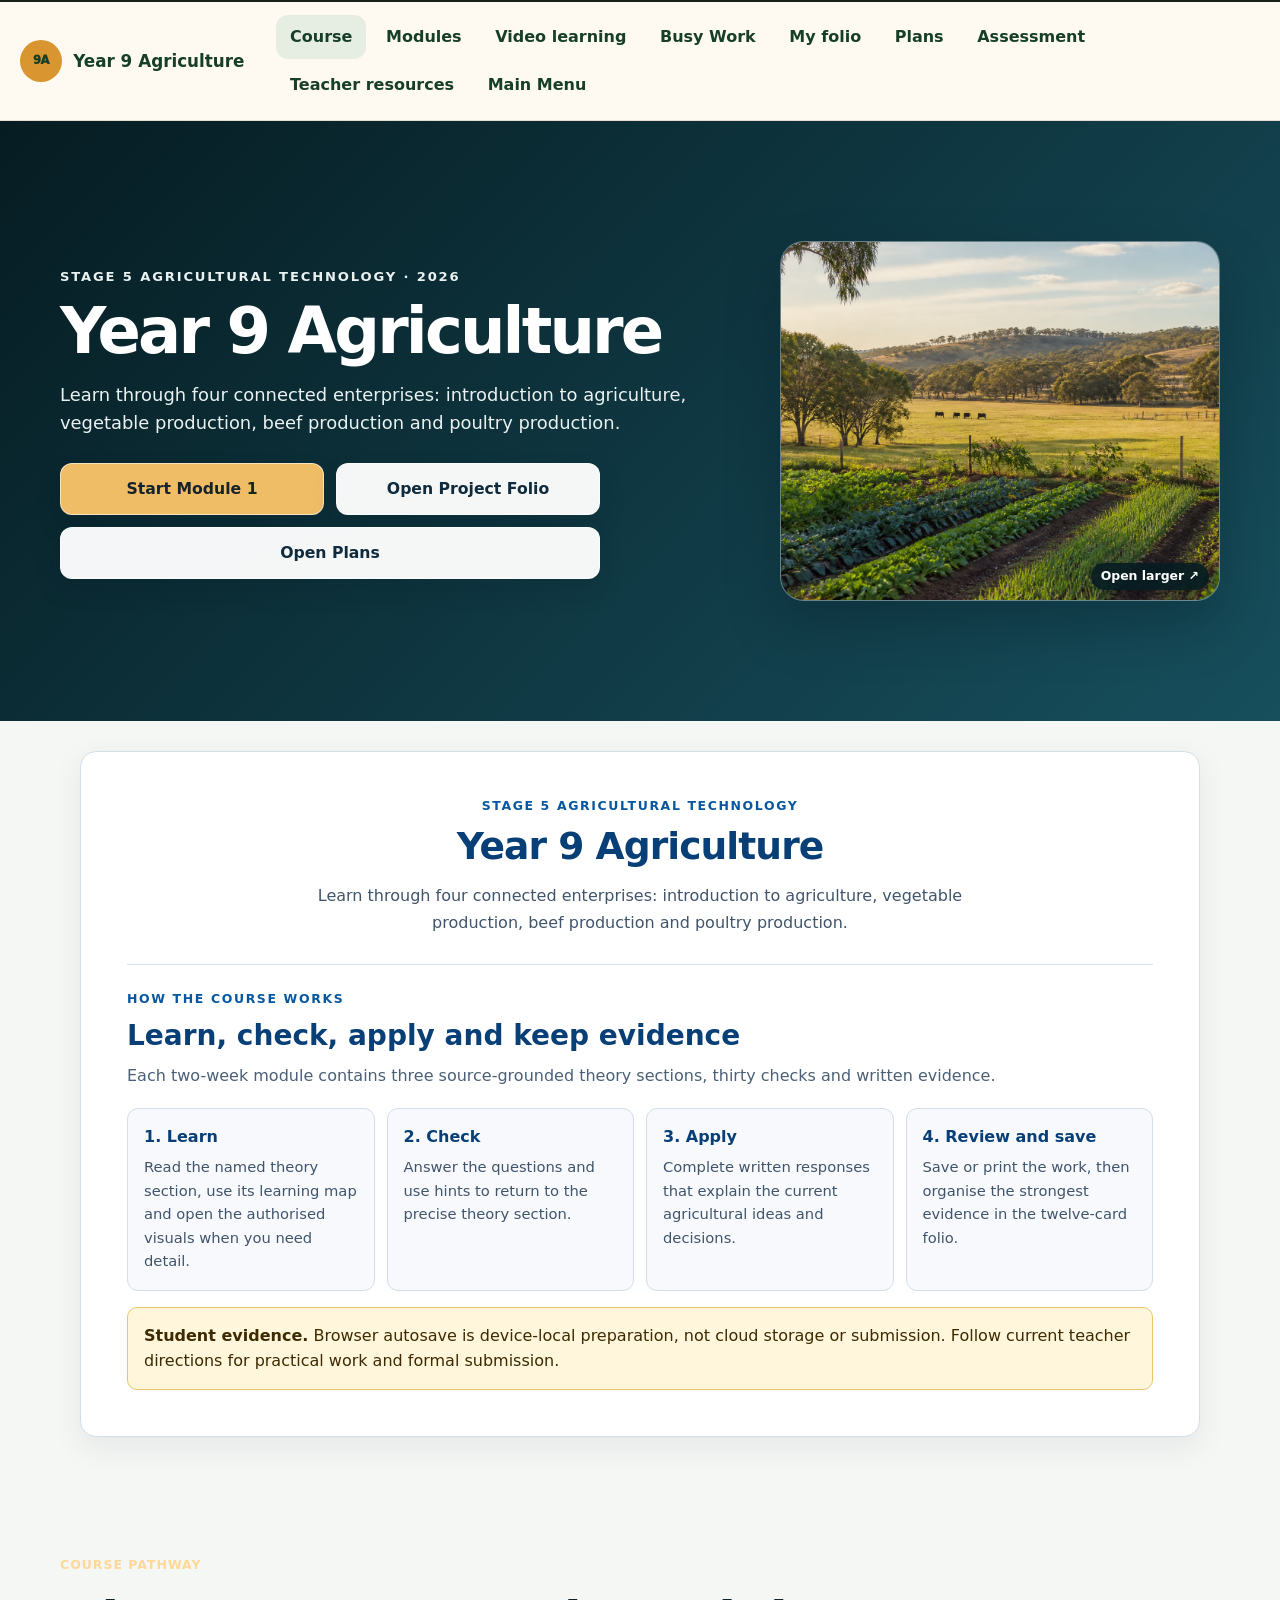
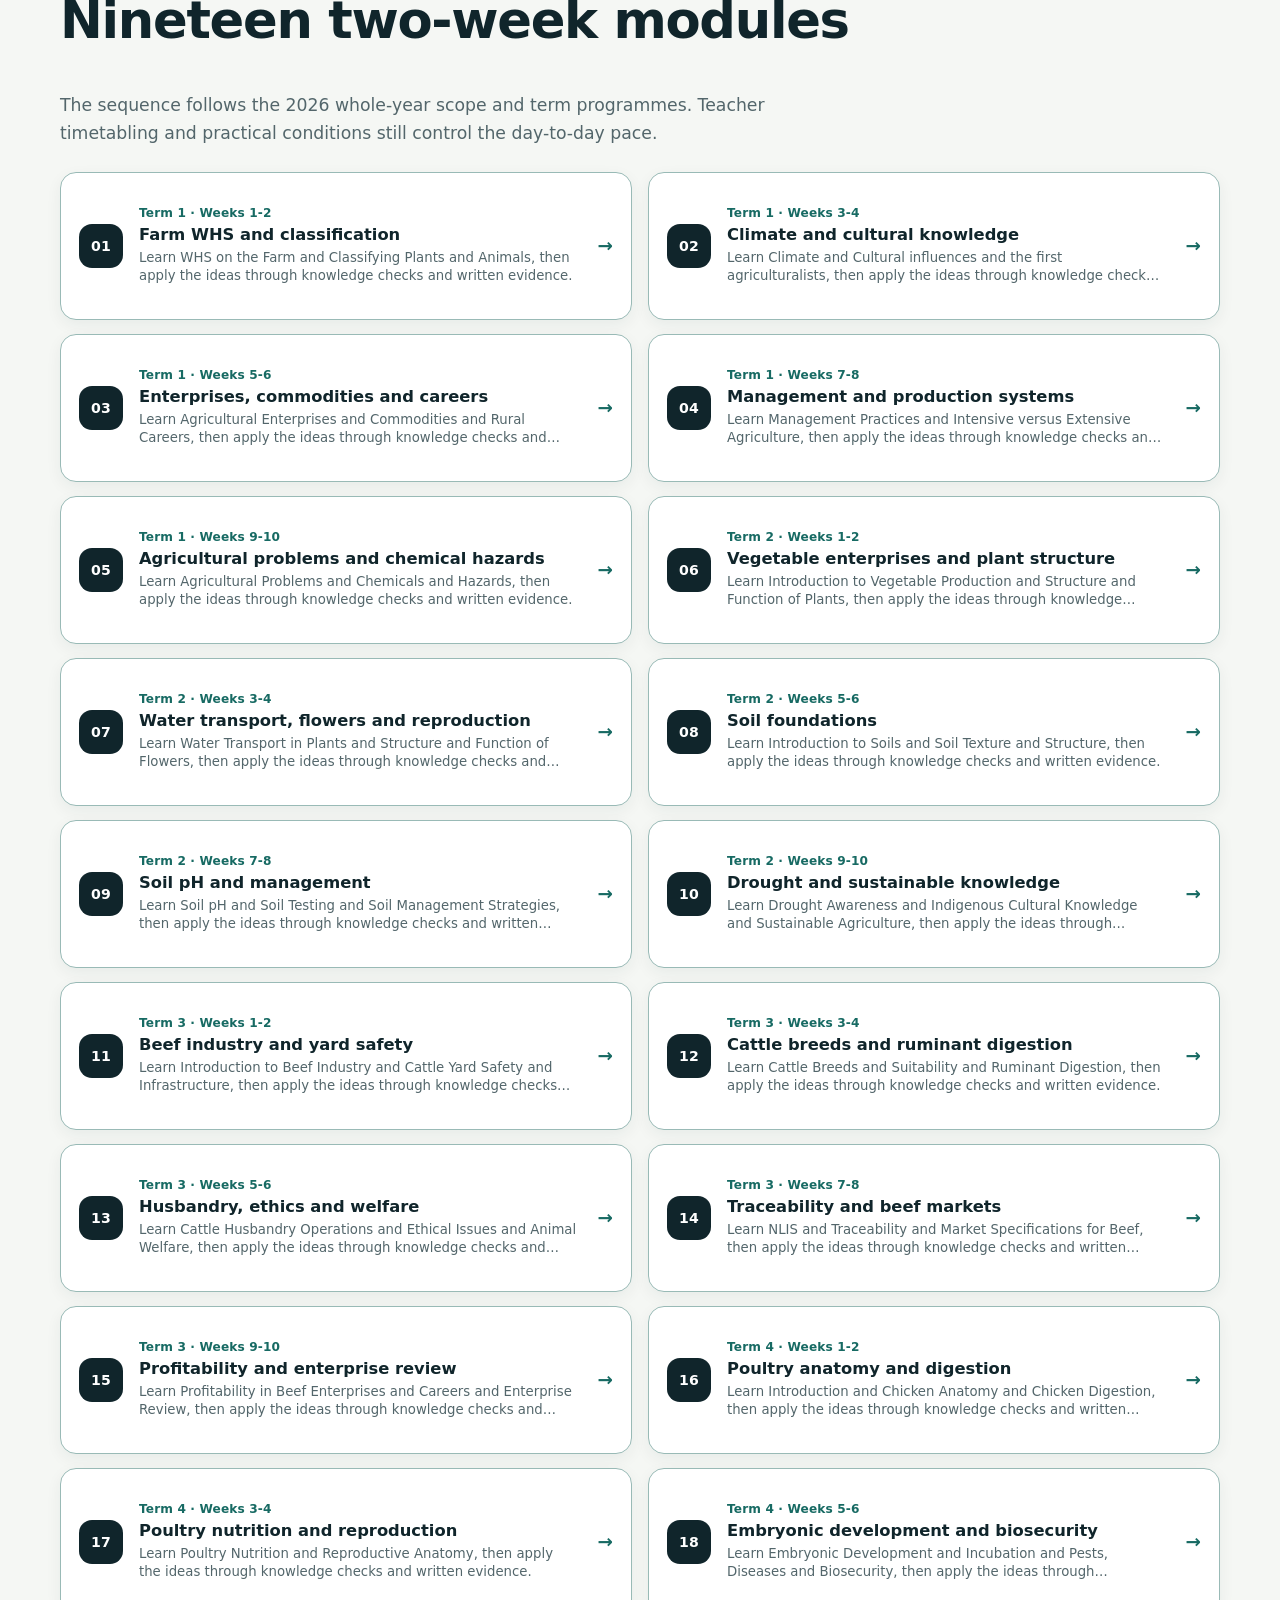
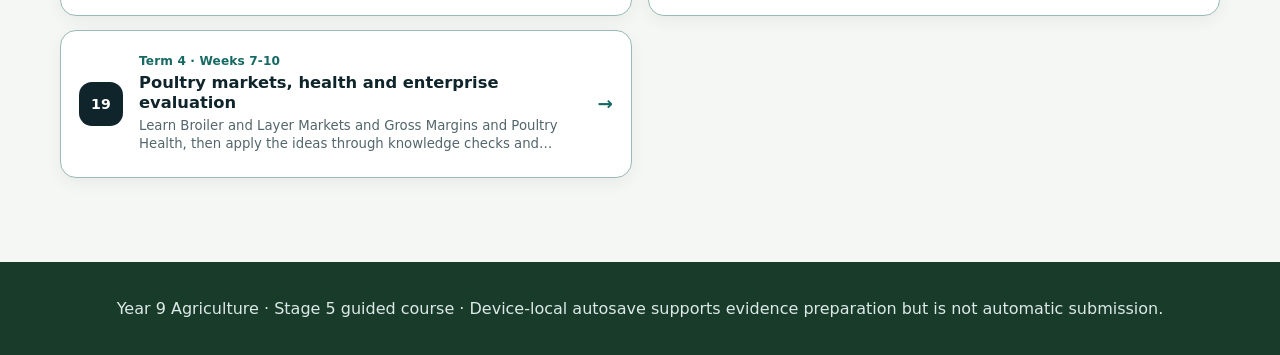
==== commit cac4798f: "Simplify Year 9 Agriculture front page" ====
--- a/index.html
+++ b/index.html
@@ -7,7 +7,7 @@
   <title>Year 9 Agriculture | Guided course</title>
   <link rel="stylesheet" href="guided/course.css?v=20260805">
   <link rel="stylesheet" href="course-family-hero.css">
-<link rel="stylesheet" href="course-family-intro.css"><link rel="stylesheet" href="module-pathway.css"></head>
+<link rel="stylesheet" href="course-family-intro.css"><link rel="stylesheet" href="module-pathway.css"><link rel="stylesheet" href="front-page-cleanup.css"></head>
 <body data-release="year9-agriculture-2026-v1">
   <a class="skip-link" href="#main-content">Skip to course content</a>
   <header class="site-header"><div class="nav-wrap"><a class="brand" href="index.html">Year 9 Agriculture</a><nav class="nav-links" aria-label="Course navigation"><a href="https://stevencowell.github.io/Main-Page/" data-main-menu-link>Main Menu</a><a href="#pathway">Modules</a><a href="folio.html">Folio</a><a href="assessment.html">Assessment</a><a href="busy-work/">Busy Work</a><a href="youtube-library/">YouTube</a><a href="plans.html">Plans</a><a href="teacher-resources.html" data-teacher-resources-link>Teacher Resources</a></nav></div></header>
--- a/front-page-cleanup.css
+++ b/front-page-cleanup.css
@@ -0,0 +1,14 @@
+/* The course navigation carries the supporting destinations; the entry page keeps orientation and the real module path. */
+.hero-showcase figcaption,
+.landing-main > .section:first-child,
+.landing-main > .section.tint:not(#outcomes),
+#outcomes {
+  display: none !important;
+}
+
+#pathway .module-link {
+  background: transparent !important;
+  border: 0 !important;
+  border-radius: inherit !important;
+  box-shadow: none !important;
+}
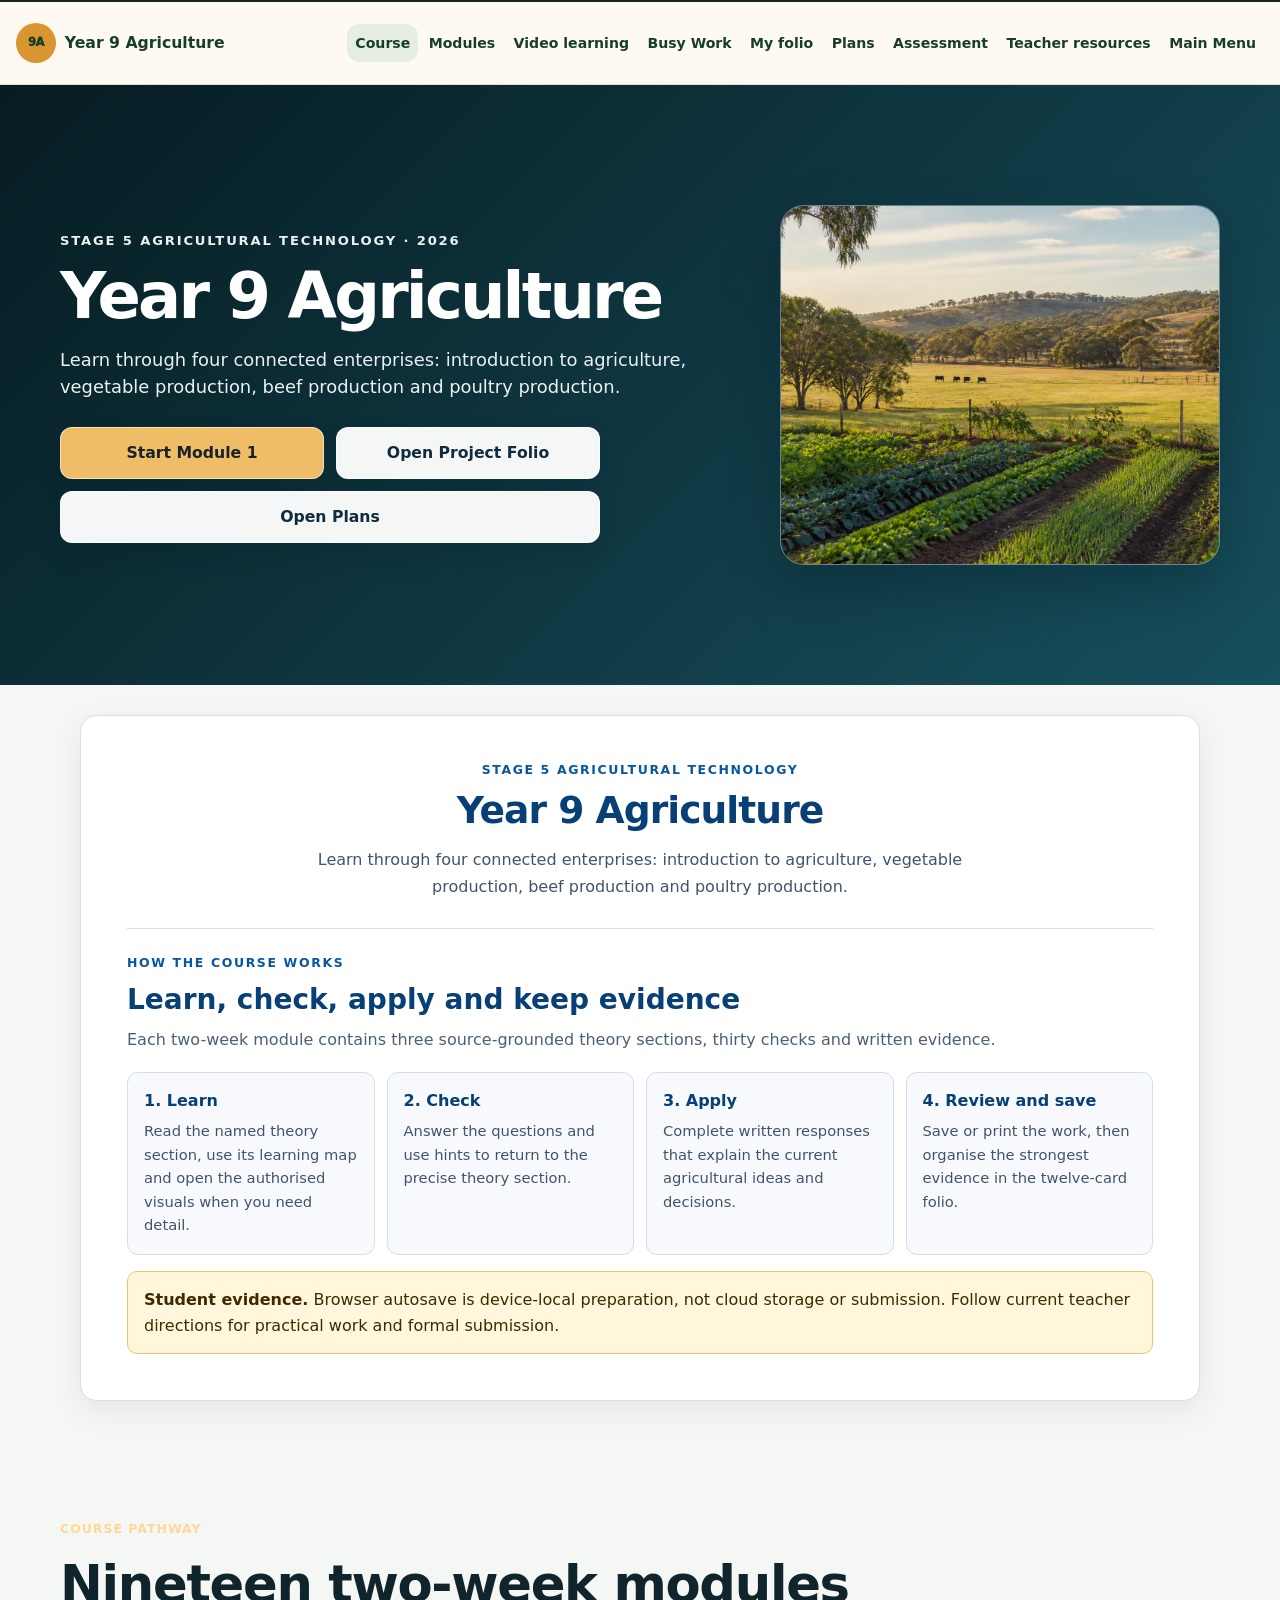
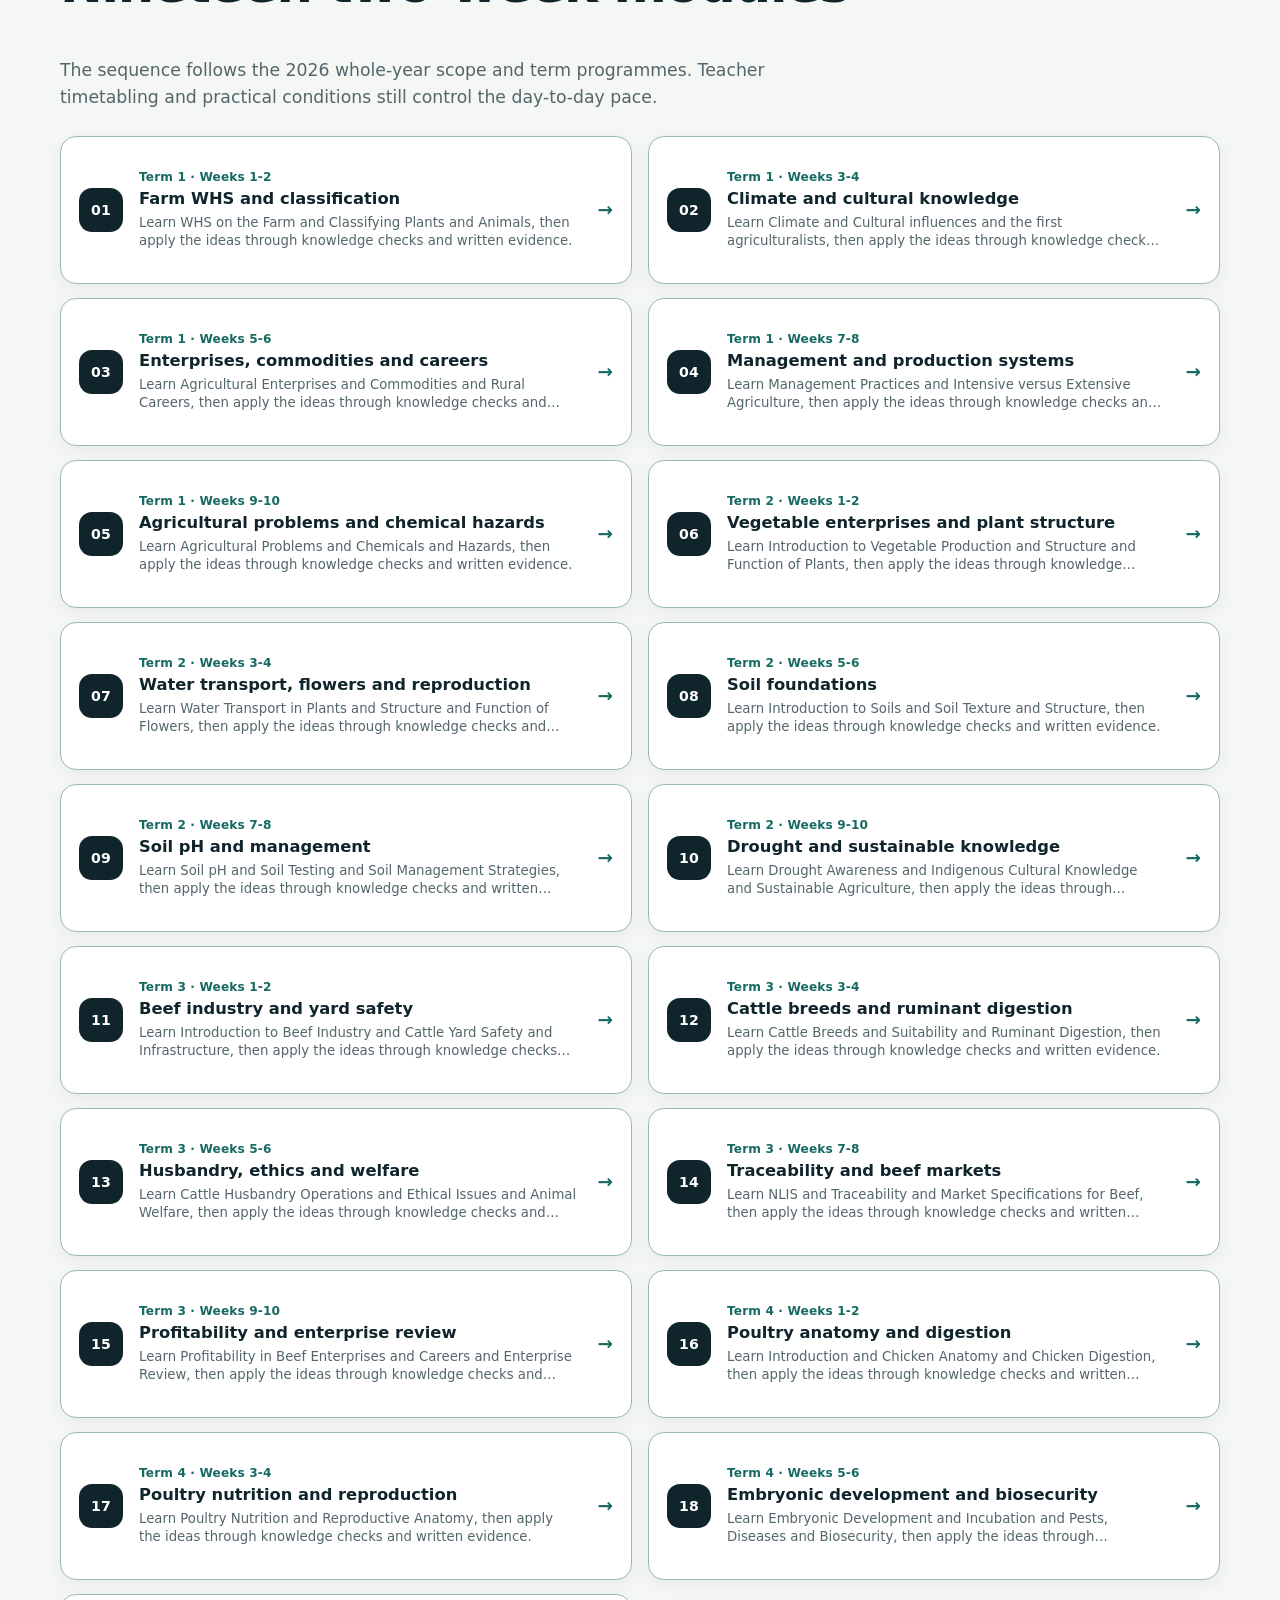
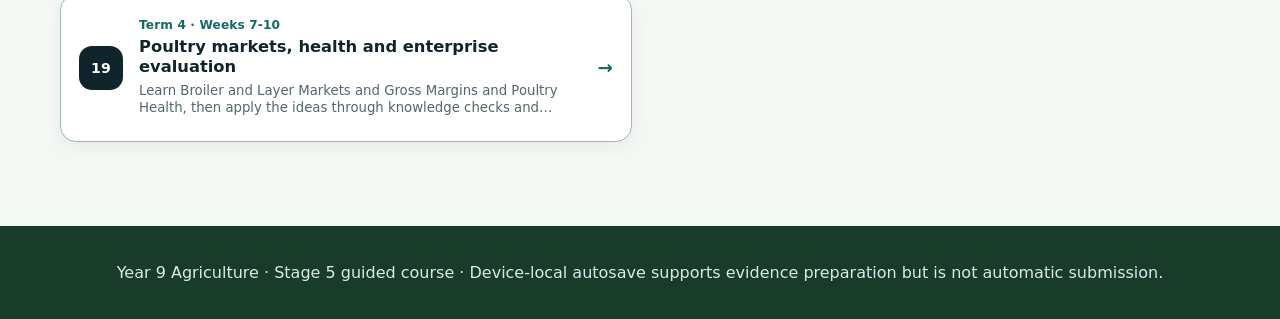
==== commit 678bda31: "Align Year 9 Agriculture front page" ====
--- a/index.html
+++ b/index.html
@@ -7,12 +7,12 @@
   <title>Year 9 Agriculture | Guided course</title>
   <link rel="stylesheet" href="guided/course.css?v=20260805">
   <link rel="stylesheet" href="course-family-hero.css">
-<link rel="stylesheet" href="course-family-intro.css"><link rel="stylesheet" href="module-pathway.css"><link rel="stylesheet" href="front-page-cleanup.css"></head>
+<link rel="stylesheet" href="course-family-intro.css"><link rel="stylesheet" href="module-pathway.css"><link rel="stylesheet" href="front-page-cleanup.css?v=20260814-agriculture-1"></head>
 <body data-release="year9-agriculture-2026-v1">
   <a class="skip-link" href="#main-content">Skip to course content</a>
   <header class="site-header"><div class="nav-wrap"><a class="brand" href="index.html">Year 9 Agriculture</a><nav class="nav-links" aria-label="Course navigation"><a href="https://stevencowell.github.io/Main-Page/" data-main-menu-link>Main Menu</a><a href="#pathway">Modules</a><a href="folio.html">Folio</a><a href="assessment.html">Assessment</a><a href="busy-work/">Busy Work</a><a href="youtube-library/">YouTube</a><a href="plans.html">Plans</a><a href="teacher-resources.html" data-teacher-resources-link>Teacher Resources</a></nav></div></header>
 
-  <section class="hero sister-hero course-family-hero"><div class="hero-inner course-family-hero-inner"><div class="hero-copy"><p class="eyebrow">Stage 5 Agricultural Technology · 2026</p><h1>Year 9 Agriculture</h1><p>Learn through four connected enterprises: introduction to agriculture, vegetable production, beef production and poultry production.</p><div class="hero-actions"><a class="btn" href="module.html?module=1">Start Module 1</a><a class="btn secondary" href="folio.html">Open Project Folio</a><a class="btn secondary" href="plans.html">Open Plans</a></div></div><figure class="hero-showcase"><a class="zoomable-infographic" href="assets/photography/year9-agriculture-hero-v2.png" target="_blank" rel="noopener" aria-label="Open the Year 9 Agriculture contextual course photograph at full size"><img src="assets/photography/year9-agriculture-hero-v2.png" alt="Contextual Australian agricultural landscape with vegetable beds, grazing cattle and a poultry shelter"><span class="infographic-open-label">Open larger <span aria-hidden="true">↗</span></span></a><figcaption>Contextual course photograph; it is not a map of the school farm or a practical instruction. The 2026 program and current teacher directions control local practical work.</figcaption></figure></div></section>
+  <section class="hero sister-hero course-family-hero"><div class="hero-inner course-family-hero-inner"><div class="hero-copy"><p class="eyebrow">Stage 5 Agricultural Technology · 2026</p><h1>Year 9 Agriculture</h1><p>Learn through four connected enterprises: introduction to agriculture, vegetable production, beef production and poultry production.</p><div class="hero-actions"><a class="btn" href="module.html?module=1">Start Module 1</a><a class="btn secondary" href="folio.html">Open Project Folio</a><a class="btn secondary" href="plans.html">Open Plans</a></div></div><figure class="hero-showcase"><img src="assets/photography/year9-agriculture-hero-v2.png" alt="Contextual Australian agricultural landscape with vegetable beds, grazing cattle and a poultry shelter"></figure></div></section>
 <section class="course-family-intro" aria-labelledby="course-family-intro-title">
   <div class="course-family-intro__inner">
     <header class="course-family-intro__heading">
@@ -59,6 +59,6 @@
       host.innerHTML = course.modules.map((module, index) => `<article class="card module-card"><span class="stage">${module.cadence}</span><h3>${module.title}</h3><p>${module.summary}</p><p class="module-outcomes">Outcome opportunities: ${module.outcomes.join(' · ')}</p><a class="module-link" href="module.html?module=${index + 1}">Open module ${index + 1} →</a></article>`).join('');
     })();
   </script>
-  <script src="shared/hub-navigation.js" defer></script>
+  <script src="shared/hub-navigation.js?v=20260814-agriculture-1" defer></script>
 </body>
 </html>
--- a/front-page-cleanup.css
+++ b/front-page-cleanup.css
@@ -1,5 +1,6 @@
 /* The course navigation carries the supporting destinations; the entry page keeps orientation and the real module path. */
 .hero-showcase figcaption,
+.infographic-open-label,
 .landing-main > .section:first-child,
 .landing-main > .section.tint:not(#outcomes),
 #outcomes {
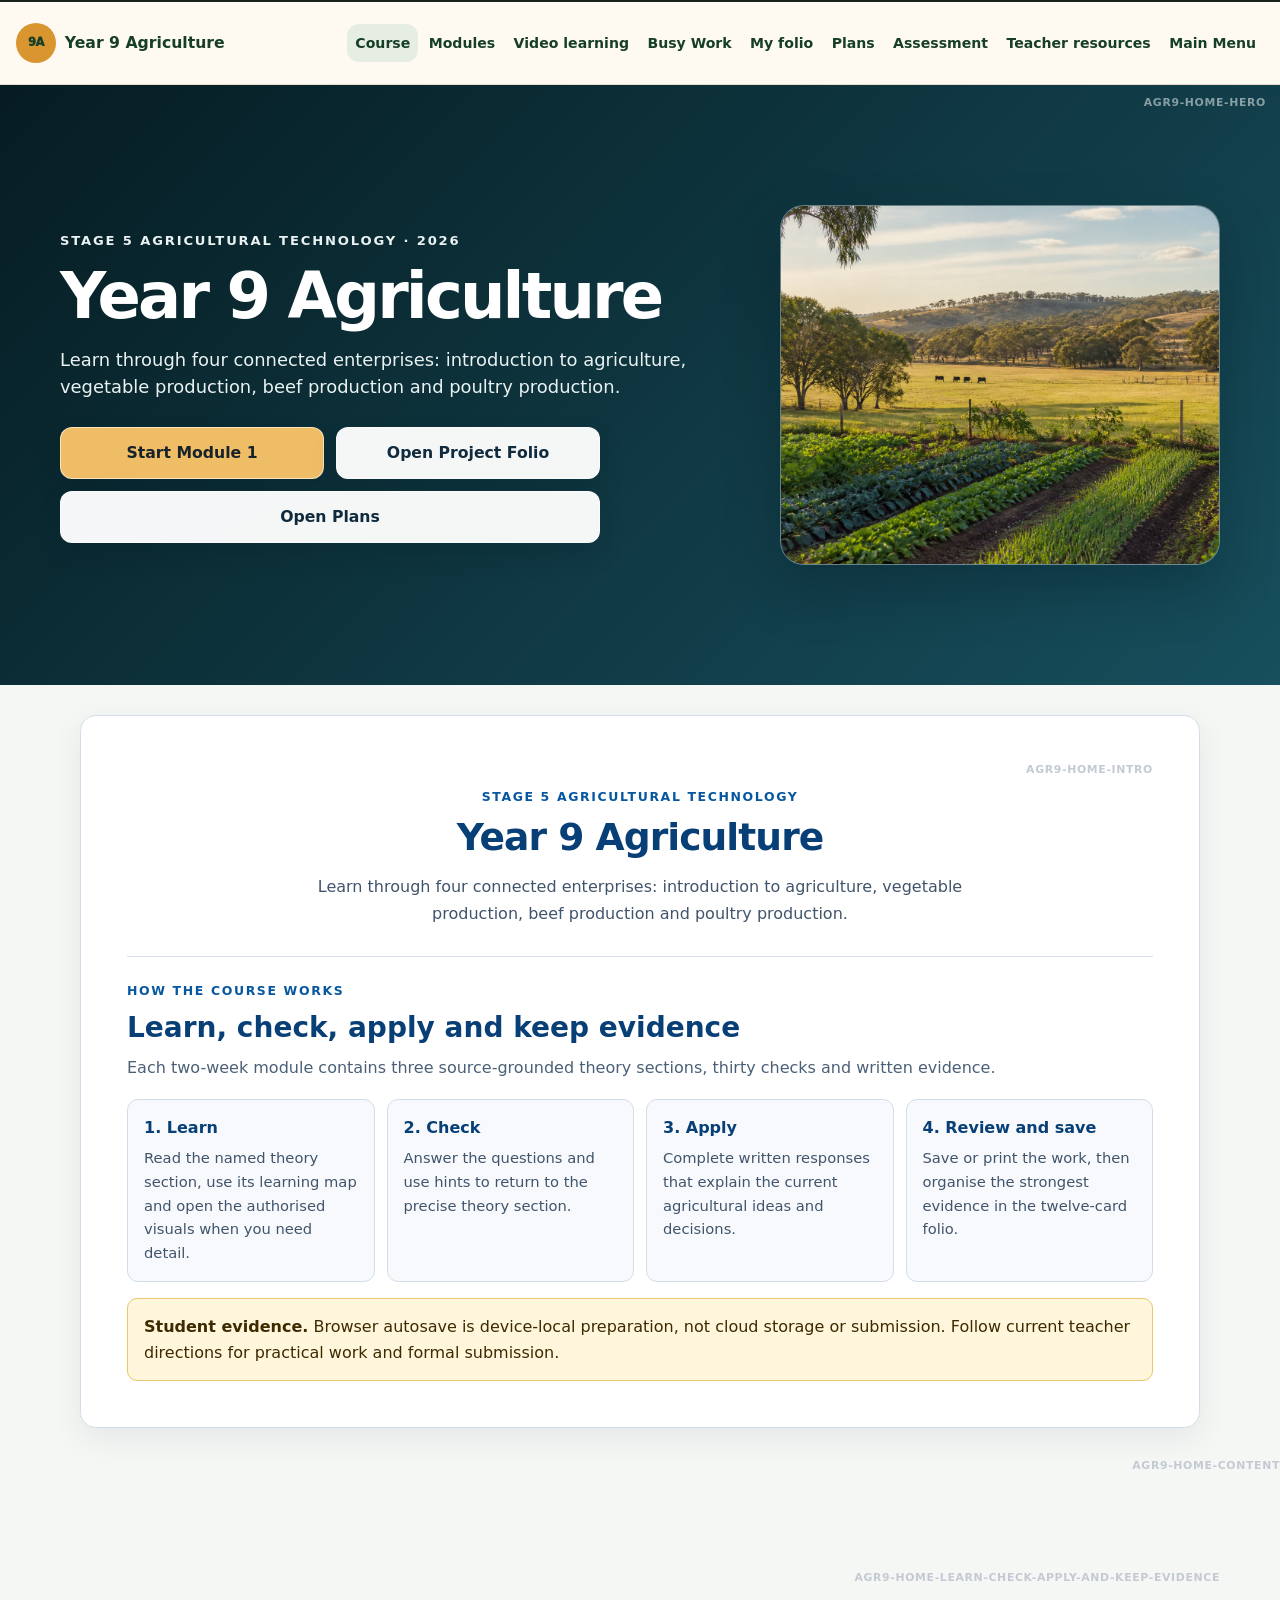
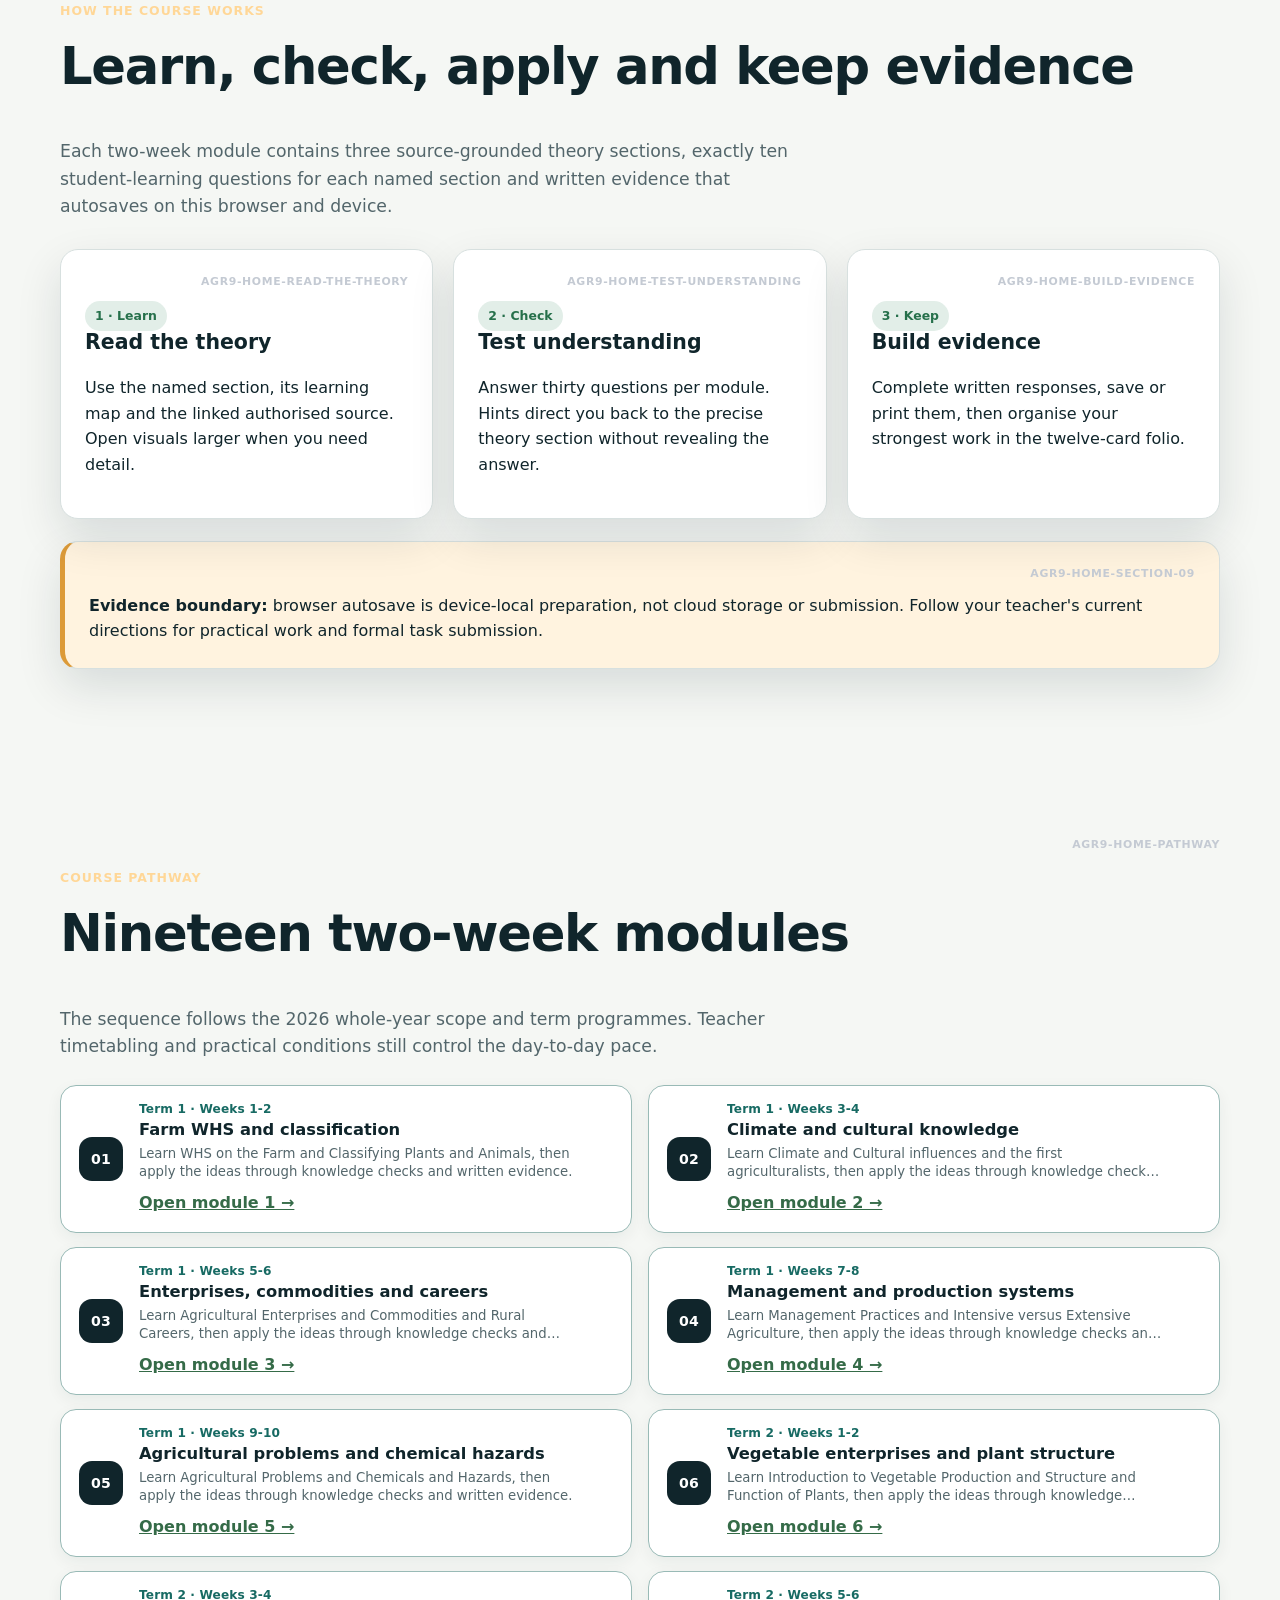
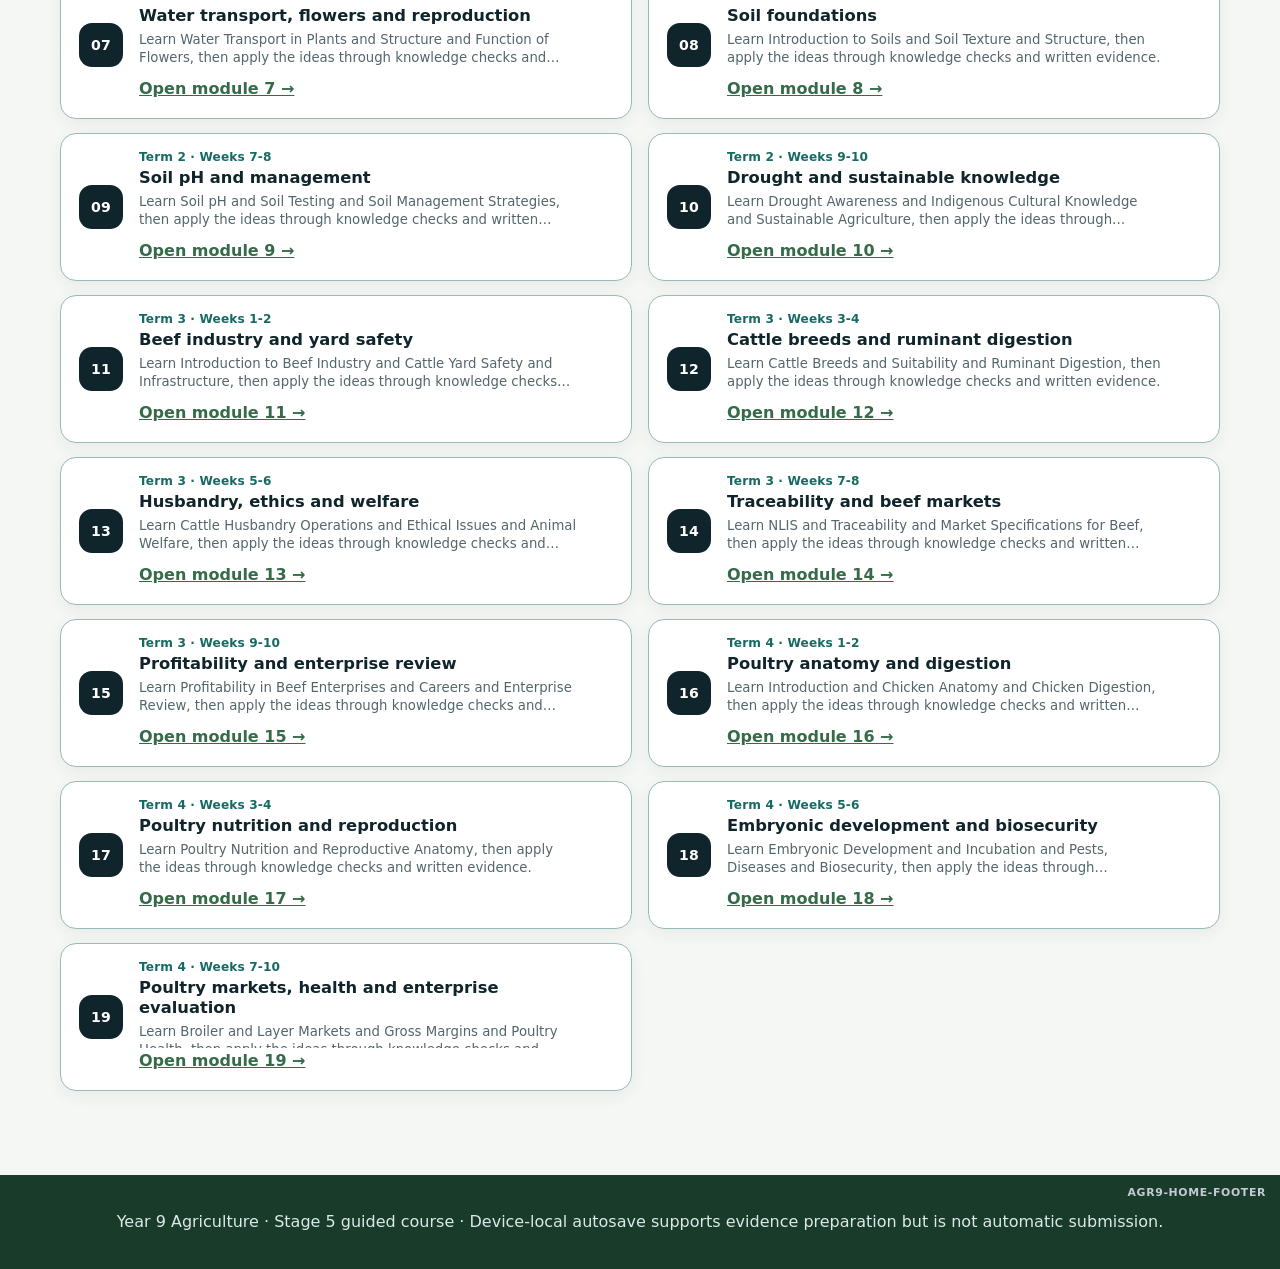
==== commit de09566f: "Align modules and add section references" ====
--- a/index.html
+++ b/index.html
@@ -7,7 +7,7 @@
   <title>Year 9 Agriculture | Guided course</title>
   <link rel="stylesheet" href="guided/course.css?v=20260805">
   <link rel="stylesheet" href="course-family-hero.css">
-<link rel="stylesheet" href="course-family-intro.css"><link rel="stylesheet" href="module-pathway.css"><link rel="stylesheet" href="front-page-cleanup.css?v=20260814-agriculture-1"></head>
+<link rel="stylesheet" href="course-family-intro.css"><link rel="stylesheet" href="module-pathway.css"><link rel="stylesheet" href="front-page-cleanup.css?v=20260814-agriculture-1"><link rel="stylesheet" href="section-reference.css?v=20260817a"></head>
 <body data-release="year9-agriculture-2026-v1">
   <a class="skip-link" href="#main-content">Skip to course content</a>
   <header class="site-header"><div class="nav-wrap"><a class="brand" href="index.html">Year 9 Agriculture</a><nav class="nav-links" aria-label="Course navigation"><a href="https://stevencowell.github.io/Main-Page/" data-main-menu-link>Main Menu</a><a href="#pathway">Modules</a><a href="folio.html">Folio</a><a href="assessment.html">Assessment</a><a href="busy-work/">Busy Work</a><a href="youtube-library/">YouTube</a><a href="plans.html">Plans</a><a href="teacher-resources.html" data-teacher-resources-link>Teacher Resources</a></nav></div></header>
@@ -60,5 +60,5 @@
     })();
   </script>
   <script src="shared/hub-navigation.js?v=20260814-agriculture-1" defer></script>
-</body>
+<script src="vendor/html2canvas.min.js"></script><script src="section-reference.js?v=20260817a" data-site-code="AGR9"></script></body>
 </html>
--- a/section-reference.css
+++ b/section-reference.css
@@ -0,0 +1,79 @@
+.section-reference {
+  display: block;
+  max-width: 100%;
+  min-width: 0;
+  width: auto;
+  margin: 0 0 12px auto;
+  color: #c4cad3;
+  font-size: 0.68rem;
+  font-weight: 700;
+  letter-spacing: 0.06em;
+  line-height: 1.4;
+  text-decoration: none;
+  text-align: right;
+  text-transform: uppercase;
+  overflow-wrap: anywhere;
+}
+
+.section-reference-overlay-target {
+  position: relative;
+}
+
+.section-reference-layout-safe {
+  min-width: 0;
+  overflow-wrap: anywhere;
+}
+
+.section-reference--overlay {
+  bottom: auto;
+  display: block;
+  height: auto;
+  left: auto;
+  margin: 0;
+  max-width: calc(100% - 28px);
+  min-height: 0;
+  position: absolute;
+  right: 14px;
+  top: 10px;
+  width: max-content;
+  z-index: 6;
+}
+
+.section-reference--on-dark {
+  color: rgba(255, 255, 255, 0.5);
+}
+
+.section-reference--on-dark:hover,
+.section-reference--on-dark:focus-visible {
+  color: rgba(255, 255, 255, 0.92);
+}
+
+.section-reference:hover,
+.section-reference:focus-visible {
+  color: #0757a0;
+  text-decoration: underline;
+  text-underline-offset: 3px;
+}
+
+.section-reference:focus-visible {
+  outline: 2px solid #0757a0;
+  outline-offset: 3px;
+  border-radius: 2px;
+}
+
+.section-reference.is-copied {
+  color: #667085;
+}
+
+.section-reference.is-capturing,
+.section-reference.is-capturing:focus-visible {
+  color: #c4cad3;
+  outline: none;
+  text-decoration: none;
+}
+
+@media print {
+  .section-reference {
+    display: none;
+  }
+}
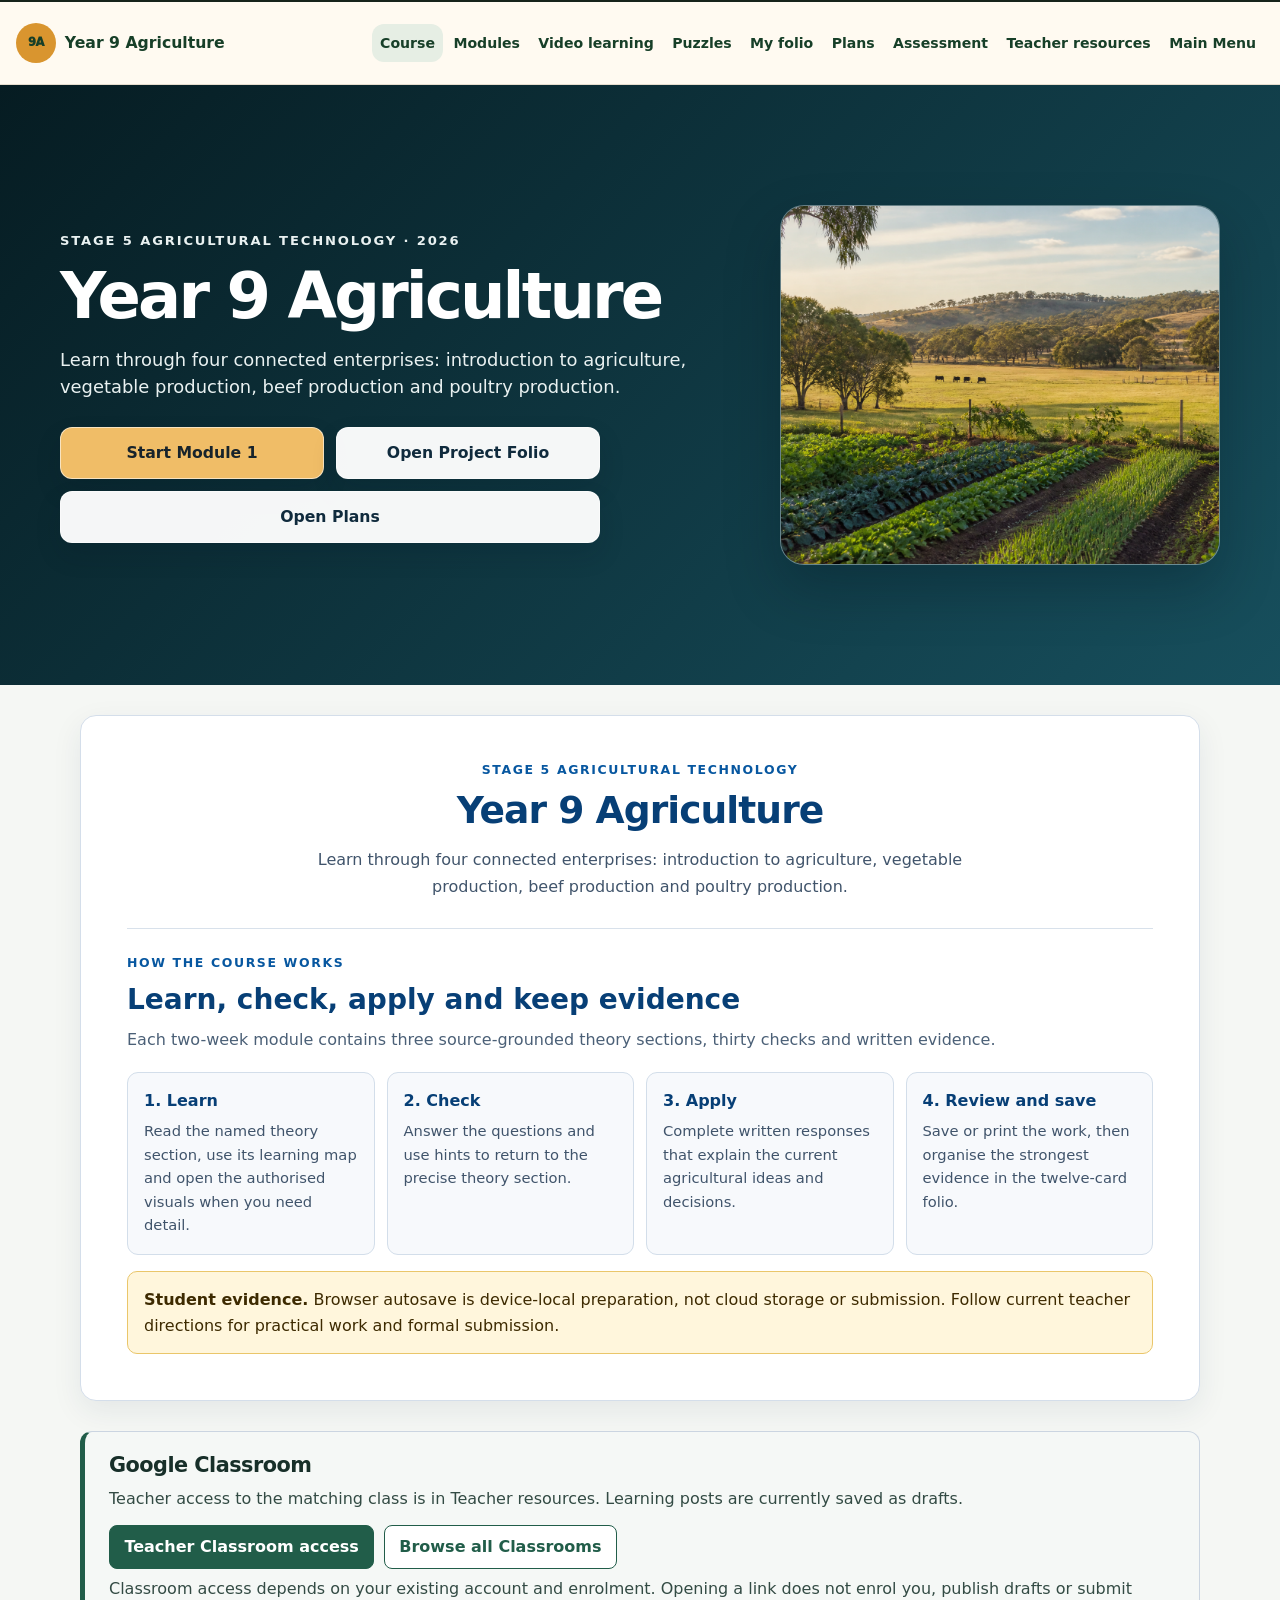
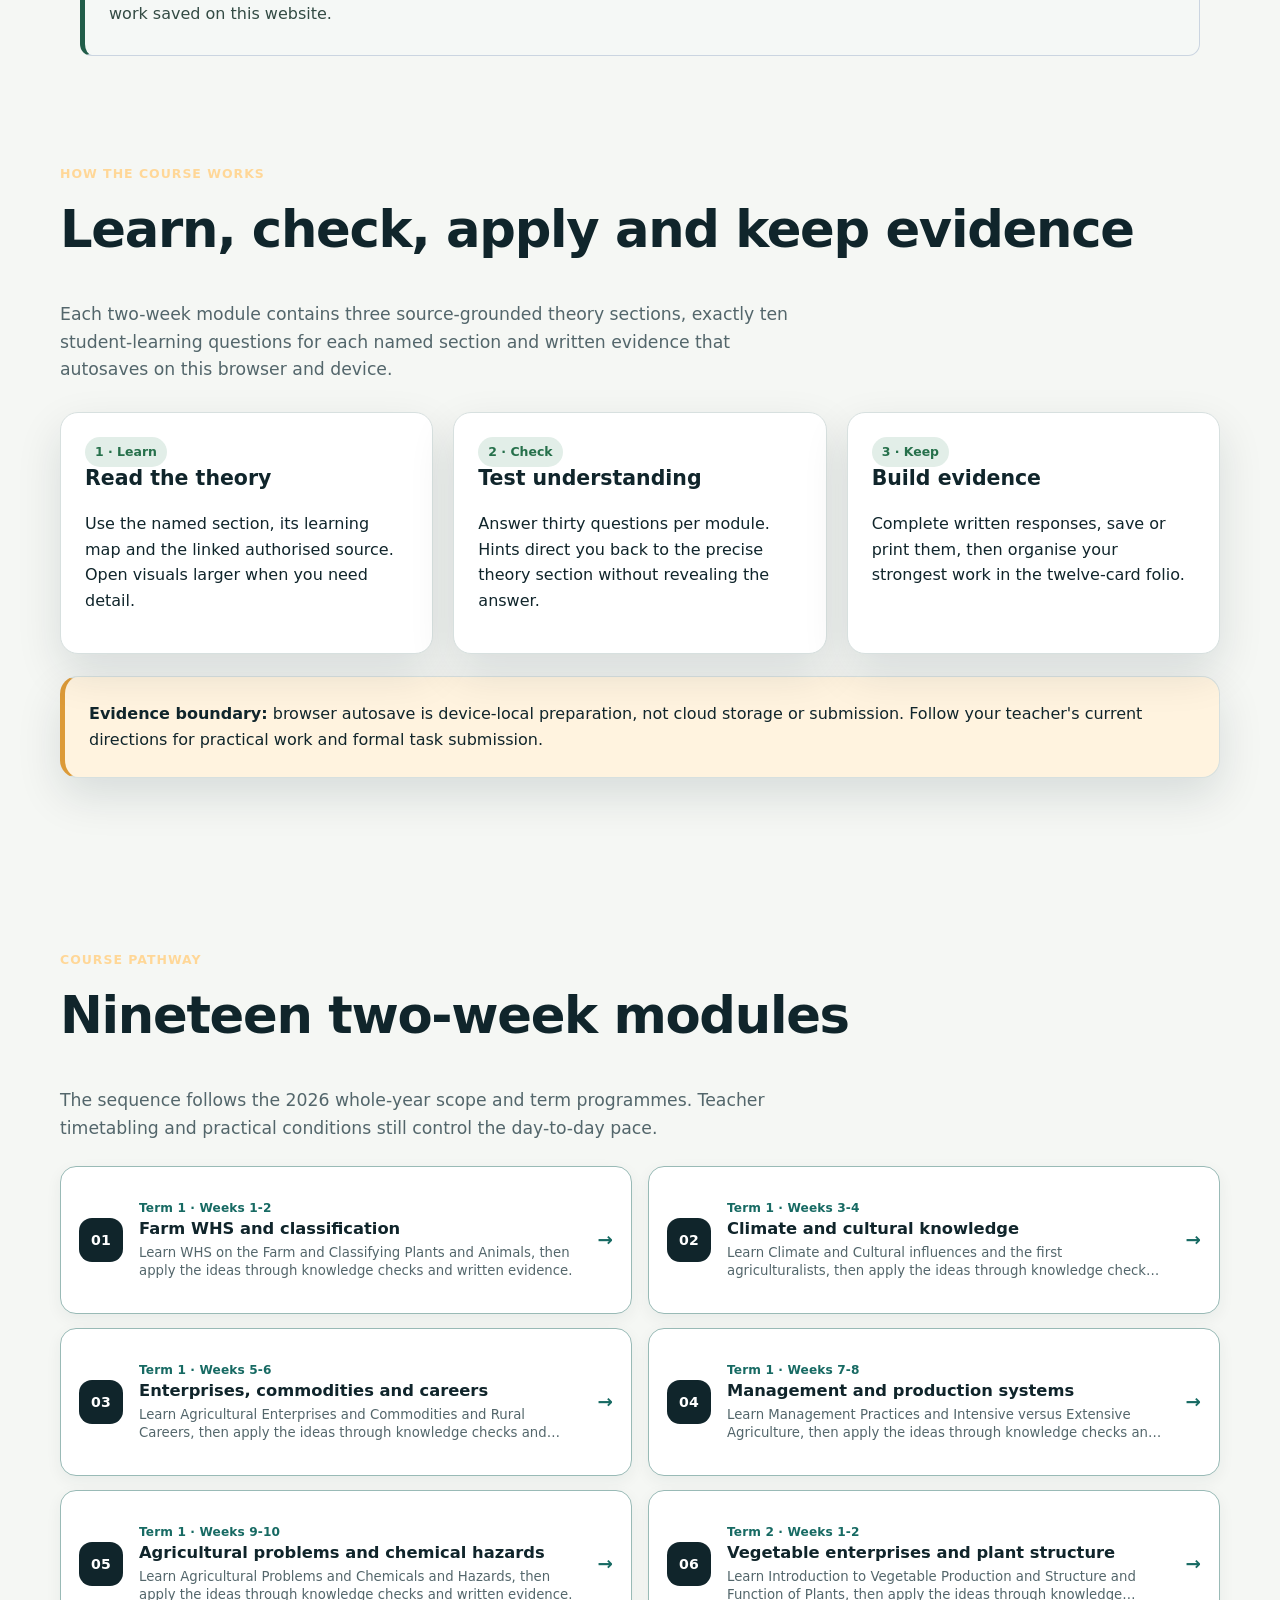
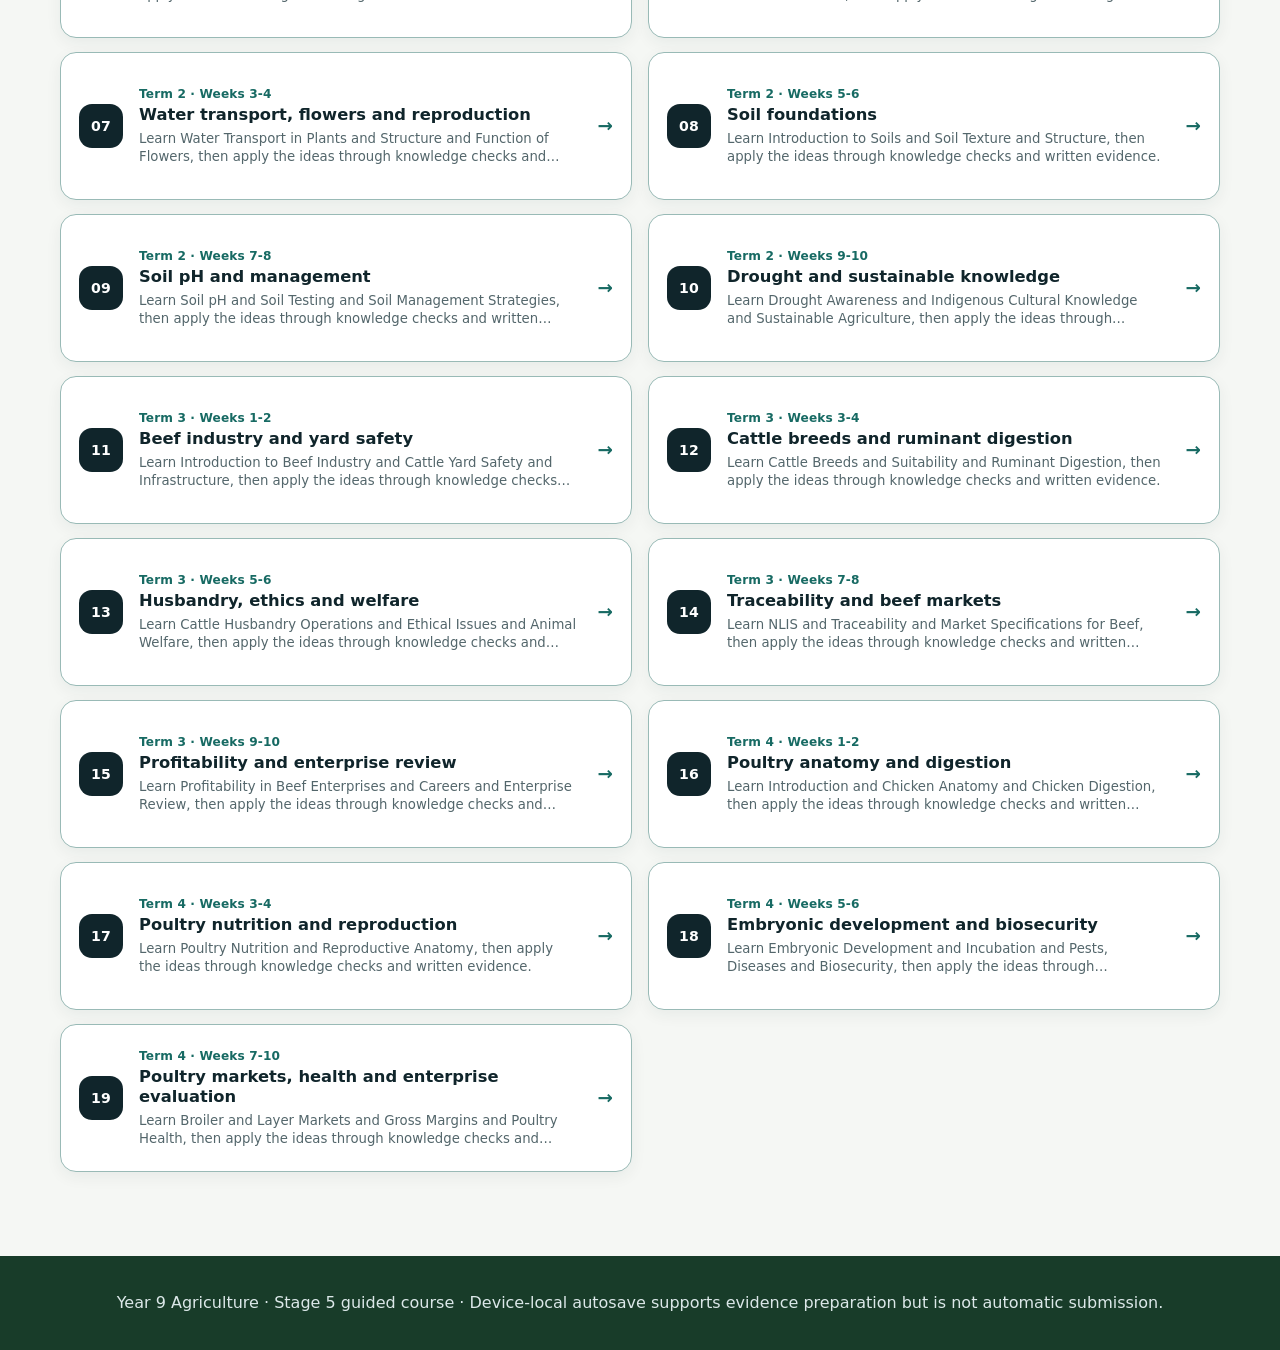
==== commit 1486d8d3: "Add verified Google Classroom access links" ====
--- a/index.html
+++ b/index.html
@@ -7,7 +7,8 @@
   <title>Year 9 Agriculture | Guided course</title>
   <link rel="stylesheet" href="guided/course.css?v=20260805">
   <link rel="stylesheet" href="course-family-hero.css">
-<link rel="stylesheet" href="course-family-intro.css"><link rel="stylesheet" href="module-pathway.css"><link rel="stylesheet" href="front-page-cleanup.css?v=20260814-agriculture-1"><link rel="stylesheet" href="section-reference.css?v=20260817a"></head>
+<link rel="stylesheet" href="course-family-intro.css"><link rel="stylesheet" href="module-pathway.css"><link rel="stylesheet" href="front-page-cleanup.css?v=20260814-agriculture-1">  <link rel="stylesheet" href="classroom-access.css">
+</head>
 <body data-release="year9-agriculture-2026-v1">
   <a class="skip-link" href="#main-content">Skip to course content</a>
   <header class="site-header"><div class="nav-wrap"><a class="brand" href="index.html">Year 9 Agriculture</a><nav class="nav-links" aria-label="Course navigation"><a href="https://stevencowell.github.io/Main-Page/" data-main-menu-link>Main Menu</a><a href="#pathway">Modules</a><a href="folio.html">Folio</a><a href="assessment.html">Assessment</a><a href="busy-work/">Busy Work</a><a href="youtube-library/">YouTube</a><a href="plans.html">Plans</a><a href="teacher-resources.html" data-teacher-resources-link>Teacher Resources</a></nav></div></header>
@@ -39,13 +40,22 @@
 </section>
 
   <main id="main-content" class="landing-main">
+<!-- COURSE-CLASSROOM-ACCESS-START -->
+<section class="classroom-access" id="classroom-access" aria-labelledby="classroom-access-title">
+  <h2 id="classroom-access-title">Google Classroom</h2>
+  <p>Teacher access to the matching class is in Teacher resources. Learning posts are currently saved as drafts.</p>
+  <div class="classroom-access__actions"><a href="teacher-resources.html#classroom-access">Teacher Classroom access</a><a href="https://stevencowell.github.io/Main-Page/classroom-library/">Browse all Classrooms</a></div>
+  <p>Classroom access depends on your existing account and enrolment. Opening a link does not enrol you, publish drafts or submit work saved on this website.</p>
+</section>
+<!-- COURSE-CLASSROOM-ACCESS-END -->
+
     <section class="section"><p class="eyebrow">How the course works</p><h2>Learn, check, apply and keep evidence</h2><p class="section-intro">Each two-week module contains three source-grounded theory sections, exactly ten student-learning questions for each named section and written evidence that autosaves on this browser and device.</p><div class="grid three top-gap"><article class="card"><span class="status-pill">1 · Learn</span><h3>Read the theory</h3><p>Use the named section, its learning map and the linked authorised source. Open visuals larger when you need detail.</p></article><article class="card"><span class="status-pill">2 · Check</span><h3>Test understanding</h3><p>Answer thirty questions per module. Hints direct you back to the precise theory section without revealing the answer.</p></article><article class="card"><span class="status-pill">3 · Keep</span><h3>Build evidence</h3><p>Complete written responses, save or print them, then organise your strongest work in the twelve-card folio.</p></article></div><div class="card evidence-boundary"><strong>Evidence boundary:</strong> browser autosave is device-local preparation, not cloud storage or submission. Follow your teacher's current directions for practical work and formal task submission.</div></section>
 
     <section class="section tint"><div class="section-inner"><p class="eyebrow">Student destinations</p><h2>Everything needed for the complete course</h2><div class="grid three top-gap"><article class="card resource-card"><h3>Student folio</h3><p>Twelve evidence cards, optional photo records, autosave, backup and Print / Save PDF.</p><a href="folio.html">Open folio →</a></article><article class="card resource-card"><h3>Busy Work</h3><p>Twenty-one authentic activities using varied mechanics across every named module topic.</p><a href="busy-work/">Open Busy Work →</a></article><article class="card resource-card"><h3>YouTube learning</h3><p>Eleven validated, purpose-linked clips with privacy-enhanced playback and fallbacks.</p><a href="youtube-library/">Open YouTube library →</a></article><article class="card resource-card"><h3>Assessment pathway</h3><p>Confirmed 2026 task timing, weightings and authoritative documents, with conflicts made visible.</p><a href="assessment.html">Open assessment pathway →</a></article><article class="card resource-card"><h3>Plans and diagrams</h3><p>Learn to read the supplied cattle-handling diagrams and see the missing-plan boundary.</p><a href="plans.html">Open plans and diagrams →</a></article><article class="card resource-card"><h3>Teacher Resources</h3><p>Open the verified 2026 program sources, scope and sequence and assessment documents.</p><a href="teacher-resources.html">Open Teacher Resources →</a></article></div></div></section>
 
     <section class="section" id="pathway"><p class="eyebrow">Course pathway</p><h2>Nineteen two-week modules</h2><p class="section-intro">The sequence follows the 2026 whole-year scope and term programmes. Teacher timetabling and practical conditions still control the day-to-day pace.</p><div id="module-grid" class="grid two top-gap" aria-live="polite"></div></section>
 
-    <section class="section tint" id="outcomes"><div class="section-inner"><p class="eyebrow">Current 2026 syllabus</p><h2>Agricultural Technology 7–10 Syllabus (2019)</h2><p class="section-intro">The course provides learning opportunities across AG5-1 to AG5-14. Outcome codes are shown for curriculum transparency and are never used as quiz content. The 2024 syllabus begins implementation from 2027 unless the school formally confirms early adoption.</p><div class="grid two top-gap"><article class="card"><h3>Knowledge and understanding</h3><p>Students explain agricultural systems, plant and animal structure and function, management, sustainability, technology and market connections.</p></article><article class="card"><h3>Skills and evidence</h3><p>Students investigate, communicate, calculate, evaluate and participate safely in teacher-authorised agricultural activities.</p></article></div><p class="top-gap-small"><a class="btn ghost" href="https://educationstandards.nsw.edu.au/wps/wcm/connect/80826e0c-05cc-4b83-958e-2dcd178eda3b/agricultural-technology-years-7-10-syllabus-2019.pdf?CVID=&amp;MOD=AJPERES" target="_blank" rel="noopener">Open current 2019 NSW syllabus ↗</a> <a class="btn ghost" href="https://curriculum.nsw.edu.au/learning-areas/tas/agriculture-technology-7-10-2024/overview" target="_blank" rel="noopener">Open 2024 planning syllabus ↗</a></p></div></section>
+    <section class="section tint" id="outcomes"><div class="section-inner"><p class="eyebrow">2026 source framework and 2027 transition</p><h2>Agricultural Technology 7–10 Syllabus (2019)</h2><p class="section-intro">This 2026 student site retains its authorised AG5 learning sequence. The <strong>Agriculture Technology 7–10 Syllabus (2024)</strong> is mandatory from 2027 and controls the v2.0 teacher program linked through Teacher Resources. Outcome codes are shown for curriculum transparency and are never used as quiz content.</p><div class="grid two top-gap"><article class="card"><h3>Knowledge and understanding</h3><p>Students explain agricultural systems, plant and animal structure and function, management, sustainability, technology and market connections.</p></article><article class="card"><h3>Skills and evidence</h3><p>Students investigate, communicate, calculate, evaluate and participate safely in teacher-authorised agricultural activities.</p></article></div><p class="top-gap-small"><a class="btn ghost" href="https://educationstandards.nsw.edu.au/wps/wcm/connect/80826e0c-05cc-4b83-958e-2dcd178eda3b/agricultural-technology-years-7-10-syllabus-2019.pdf?CVID=&amp;MOD=AJPERES" target="_blank" rel="noopener">Open 2026 controlling syllabus ↗</a> <a class="btn ghost" href="https://curriculum.nsw.edu.au/learning-areas/tas/agriculture-technology-7-10-2024/overview/course" target="_blank" rel="noopener">Open Agriculture Technology 7–10 Syllabus (2024) — mandatory from 2027 ↗</a></p></div></section>
 
   </main>
 
@@ -60,5 +70,5 @@
     })();
   </script>
   <script src="shared/hub-navigation.js?v=20260814-agriculture-1" defer></script>
-<script src="vendor/html2canvas.min.js"></script><script src="section-reference.js?v=20260817a" data-site-code="AGR9"></script></body>
+</body>
 </html>
--- a/classroom-access.css
+++ b/classroom-access.css
@@ -0,0 +1,15 @@
+/* Scoped course-to-Classroom access links. Existing course styling is preserved. */
+.classroom-access{box-sizing:border-box;max-width:1120px;width:calc(100% - 2rem);margin:1.25rem auto;padding:1.25rem 1.5rem;border:1px solid #cbd5e1;border-left:5px solid var(--primary,#215d49);border-radius:12px;background:#f5f8f6;color:#172f29;clear:both}
+.classroom-access *{box-sizing:border-box}
+.classroom-access h2{margin:0 0 .5rem;font-size:1.3rem;line-height:1.3;color:#172f29}
+.classroom-access p{margin:.5rem 0;font-size:1rem;line-height:1.55;color:#334b44;max-width:none}
+.classroom-access .classroom-access__actions{display:flex;flex-wrap:wrap;gap:.6rem;margin:.8rem 0 0;padding:0}
+.classroom-access .classroom-access__actions a{display:inline-flex;align-items:center;justify-content:center;min-height:44px;max-width:100%;padding:.65rem .9rem;border:1px solid #215d49;border-radius:8px;background:#215d49;color:#fff;font-size:1rem;font-weight:700;line-height:1.35;text-decoration:none;text-align:center;overflow-wrap:anywhere}
+.classroom-access .classroom-access__actions a:last-child{background:#fff;color:#215d49}
+.classroom-access a:hover{text-decoration:underline}
+.classroom-access a:focus-visible{outline:3px solid #b65214;outline-offset:4px}
+.classroom-access .classroom-access__courses{display:grid;grid-template-columns:repeat(auto-fit,minmax(min(100%,250px),1fr));gap:.75rem;margin:.8rem 0;padding:0;list-style:none}
+.classroom-access .classroom-access__courses li{padding:.8rem;border:1px solid #cbd5e1;border-radius:8px;background:#fff;min-width:0}
+.classroom-access .classroom-access__courses a{color:#174f3f;font-weight:750;line-height:1.5;display:inline-block;padding:.3rem 0;min-height:44px}
+.classroom-access .classroom-access__courses span{display:block;font-size:.95rem;line-height:1.45;color:#40564f}
+@media(max-width:600px){.classroom-access{width:calc(100% - 1.25rem);padding:1rem;margin:1rem auto}.classroom-access .classroom-access__actions{display:grid}.classroom-access .classroom-access__actions a{width:100%}}
